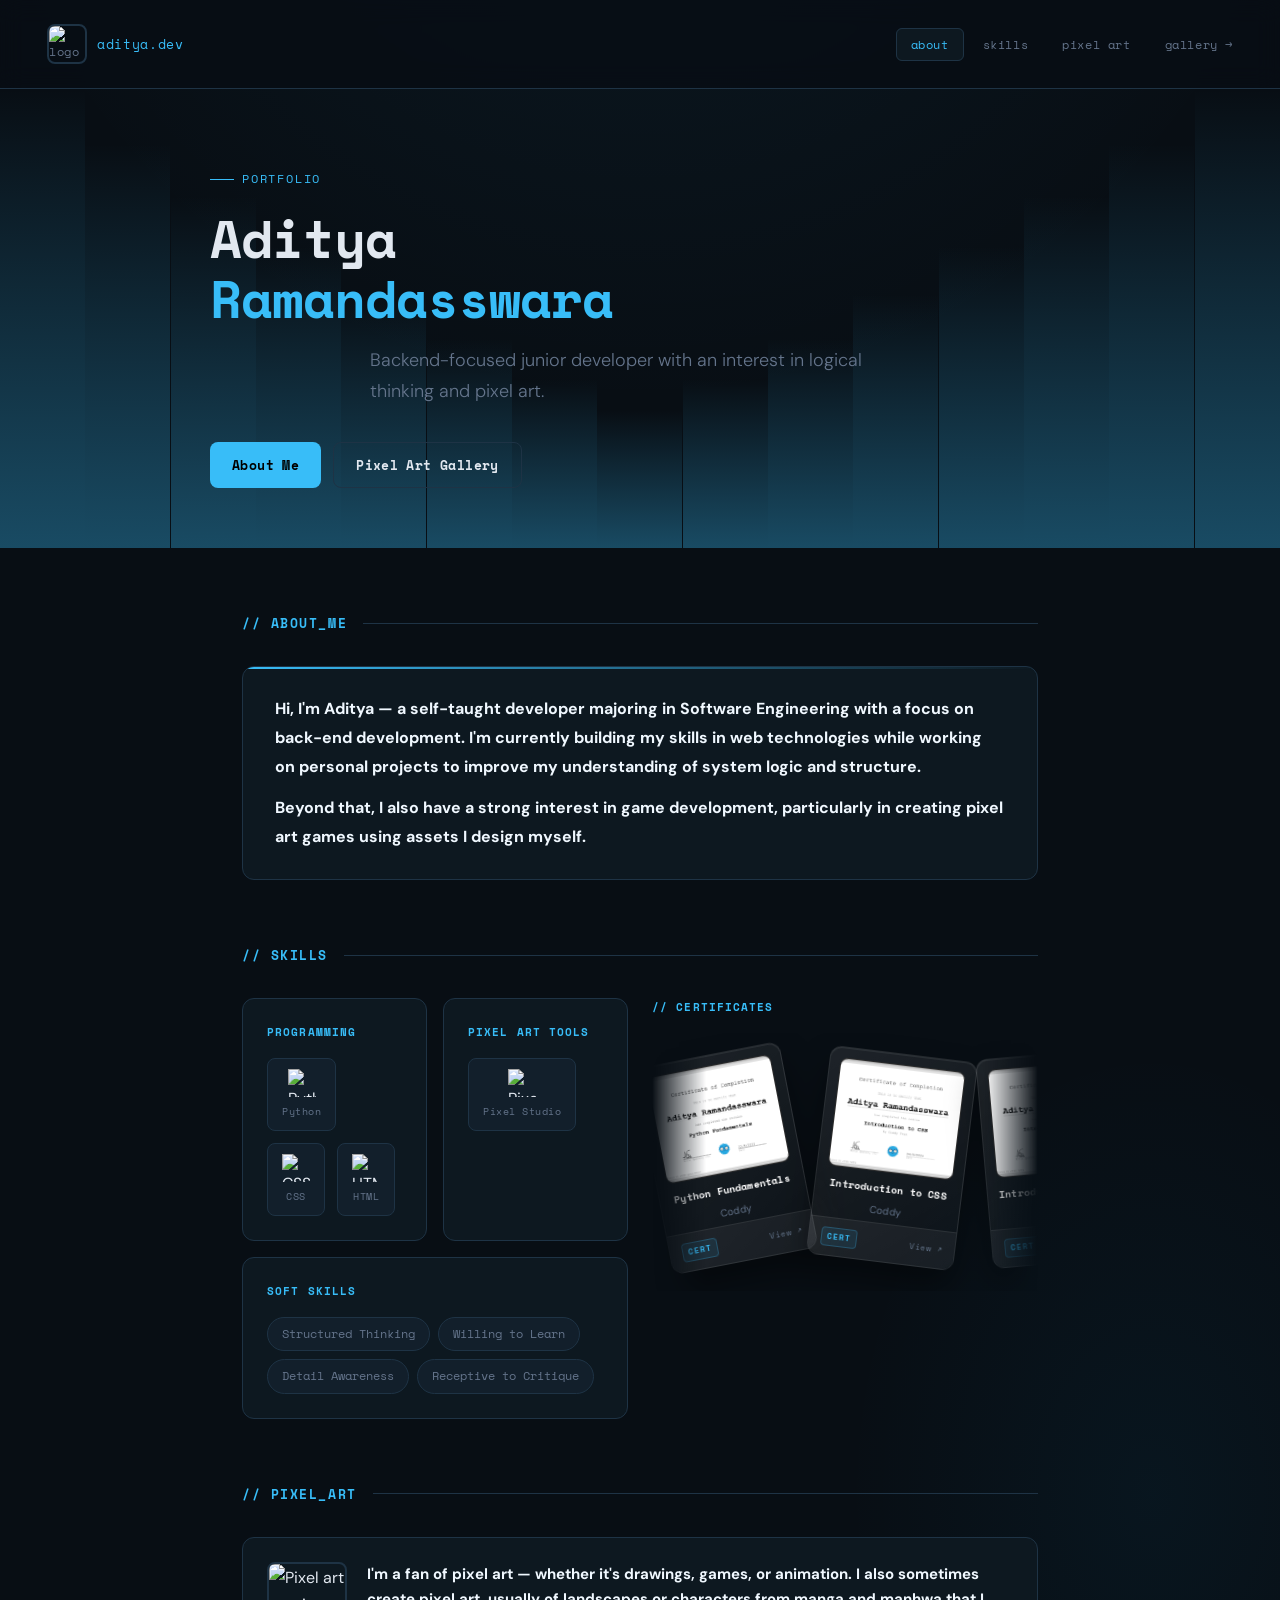
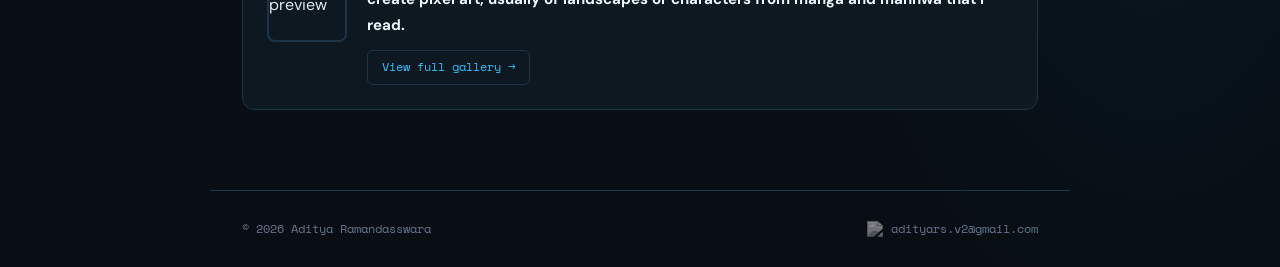
==== index.html @ ef827c0f "Add files via upload" ====
<!DOCTYPE html>
<html lang="id">
<head>
  <meta charset="UTF-8">
  <meta name="viewport" content="width=device-width, initial-scale=1.0">
  <title>Aditya Ramandasswara — Portfolio</title>
  <link rel="stylesheet" href="style.css">
  <link rel="icon" href="#" type="image/x-icon">
</head>
<body>

  <!-- NAVBAR -->
  <nav class="navbar">
    <a class="navbar-logo" href="#">
      <img src="gambar/llyod IS WATER.gif" alt="Logo pixel art">
      <span>Aditya.dev</span>
    </a>
    <ul>
      <li><a href="#about" class="active">about</a></li>
      <li><a href="#skills">skills</a></li>
      <li><a href="#pixel">pixel art</a></li>
      <li><a href="Pixel_art.html" target="_blank">gallery →</a></li>
    </ul>
  </nav>

  <!-- HERO -->
  <section class="hero">
    <!-- GRADIENT BARS BACKGROUND -->
    <div class="gradient-bars" aria-hidden="true" id="gradientBars"></div>

    <p class="hero-label">portfolio</p>
    <h1>Aditya<br><span>Ramandasswara</span></h1>
    <p class="tagline">Backend-focused junior developer with an interest in logical thinking and pixel art.</p>
    <div class="hero-cta">
      <a href="#about" class="btn btn-primary">About Me</a>
      <a href="Pixel_art.html" target="_blank" class="btn btn-outline">Pixel Art Gallery</a>
    </div>
  </section>

  <!-- MAIN CONTENT -->
  <main>

    <!-- ABOUT -->
    <div id="about" class="section-header">
      <h2>// about_me</h2>
    </div>
    <div class="about-card">
      <p><b style="color: aliceblue;">Hi, I'm Aditya — a self-taught developer majoring in Software Engineering with a focus on back-end development. I'm currently building my skills in web technologies while working on personal projects to improve my understanding of system logic and structure.</b></p>
      <p><b style="color: aliceblue;">Beyond that, I also have a strong interest in game development, particularly in creating pixel art games using assets I design myself.</b></p>
    </div>

    <!-- SKILLS -->
    <div id="skills" class="section-header">
      <h2>// skills</h2>
    </div>

    <div class="skills-cert-layout">

      <!-- LEFT: skills -->
      <div class="skills-grid">

        <div class="skill-card">
          <h3>Programming</h3>
          <div class="skill-icons">
            <div class="skill-icon">
              <img src="gambar/Python-logo.png" alt="Python">
              <span>Python</span>
            </div>
            <div class="skill-icon">
              <img src="gambar/css-3.png" alt="CSS">
              <span>CSS</span>
            </div>
            <div class="skill-icon">
              <img src="gambar/html.png" alt="HTML">
              <span>HTML</span>
            </div>
          </div>
        </div>

        <div class="skill-card">
          <h3>Pixel Art Tools</h3>
          <div class="skill-icons">
            <div class="skill-icon">
              <img src="gambar/pixel_studio.png" alt="Pixel Studio">
              <span>Pixel Studio</span>
            </div>
          </div>
        </div>

        <div class="skill-card" style="grid-column: span 2;">
          <h3>Soft Skills</h3>
          <div class="softskill-list">
            <span class="softskill-tag">Structured Thinking</span>
            <span class="softskill-tag">Willing to Learn</span>
            <span class="softskill-tag">Detail Awareness</span>
            <span class="softskill-tag">Receptive to Critique</span>
          </div>
        </div>

      </div><!-- end skills-grid -->

      <!-- RIGHT: certificates carousel -->
      <div class="cert-panel">
        <p class="cert-panel-label">// certificates</p>

        <div class="cert-track-wrap">
          <div class="cert-track" id="certTrack">

            <!--
            ╔══════════════════════════════════════════════════════╗
            ║  TEMPLATE TAMBAH SERTIFIKAT BARU                     ║
            ║  Copy blok di bawah ini, paste sebelum komentar      ║
            ║  "DUPLIKAT", lalu copy juga ke bagian DUPLIKAT.      ║
            ║                                                       ║
            ║  Isi yang perlu diubah:                              ║
            ║  • data-img  → nama file JPG di folder Sertifikat/   ║
            ║  • data-title → judul sertifikat                     ║
            ║  • data-issuer → nama platform                       ║
            ║  • --cr      → sudut kemiringan kartu (-15 s/d 15)   ║
            ║  • class logo → coddy-logo / anthropic-logo /        ║
            ║                 generic-logo (biru netral)           ║
            ║                                                       ║
            ║  <div class="cert-card" style="--cr:Xdeg;"           ║
            ║       data-img="Sertifikat/NAMA_FILE.jpg"            ║
            ║       data-title="JUDUL SERTIFIKAT"                  ║
            ║       data-issuer="NAMA PLATFORM">                   ║
            ║    <div class="cert-thumb">                          ║
            ║      <img src="Sertifikat/NAMA_FILE.jpg" alt="">     ║
            ║    </div>                                            ║
            ║    <div class="cert-name">JUDUL SERTIFIKAT</div>     ║
            ║    <div class="cert-issuer">NAMA PLATFORM</div>      ║
            ║    <div class="cert-bottom-strip">                   ║
            ║      <span class="cert-badge-tag">CERT</span>        ║
            ║      <span class="cert-action">View ↗</span>         ║
            ║    </div>                                            ║
            ║  </div>                                              ║
            ╚══════════════════════════════════════════════════════╝
            -->

            <!-- ── KARTU ASLI ─────────────────────────────────── -->

            <div class="cert-card" style="--cr:-11deg;"
                 data-img="Sertifikat/Python_basic.jpg"
                 data-title="Python Fundamentals"
                 data-issuer="Coddy">
              <div class="cert-thumb">
                <img src="Sertifikat/Python_basic.jpg" alt="Python Fundamentals certificate">
              </div>
              <div class="cert-name">Python Fundamentals</div>
              <div class="cert-issuer">Coddy</div>
              <div class="cert-bottom-strip">
                <span class="cert-badge-tag">CERT</span>
                <span class="cert-action">View ↗</span>
              </div>
            </div>

            <div class="cert-card" style="--cr:7deg;"
                 data-img="Sertifikat/CSS_introduction.jpg"
                 data-title="Introduction to CSS"
                 data-issuer="Coddy">
              <div class="cert-thumb">
                <img src="Sertifikat/CSS_introduction.jpg" alt="Introduction to CSS certificate">
              </div>
              <div class="cert-name">Introduction to CSS</div>
              <div class="cert-issuer">Coddy</div>
              <div class="cert-bottom-strip">
                <span class="cert-badge-tag">CERT</span>
                <span class="cert-action">View ↗</span>
              </div>
            </div>

            <div class="cert-card" style="--cr:-5deg;"
                 data-img="Sertifikat/HTML_introduction.jpg"
                 data-title="Introduction to HTML"
                 data-issuer="Coddy">
              <div class="cert-thumb">
                <img src="Sertifikat/HTML_introduction.jpg" alt="Introduction to HTML certificate">
              </div>
              <div class="cert-name">Introduction to HTML</div>
              <div class="cert-issuer">Coddy</div>
              <div class="cert-bottom-strip">
                <span class="cert-badge-tag">CERT</span>
                <span class="cert-action">View ↗</span>
              </div>
            </div>

            <div class="cert-card" style="--cr:13deg;"
                 data-img="Sertifikat/claude_101.jpg"
                 data-title="Claude 101"
                 data-issuer="Anthropic">
              <div class="cert-thumb">
                <img src="Sertifikat/claude_101.jpg" alt="Claude 101 certificate">
              </div>
              <div class="cert-name">Claude 101</div>
              <div class="cert-issuer">Anthropic</div>
              <div class="cert-bottom-strip">
                <span class="cert-badge-tag">CERT</span>
                <span class="cert-action">View ↗</span>
              </div>
            </div>

            <!-- ── DUPLIKAT (untuk seamless loop — ikuti urutan di atas) ── -->

            <div class="cert-card" style="--cr:-11deg;" data-img="Sertifikat/Python_basic.jpg" data-title="Python Fundamentals" data-issuer="Coddy" aria-hidden="true">
              <div class="cert-thumb"><img src="Sertifikat/Python_basic.jpg" alt=""></div>
              <div class="cert-name">Python Fundamentals</div><div class="cert-issuer">Coddy</div>
              <div class="cert-bottom-strip"><span class="cert-badge-tag">CERT</span><span class="cert-action">View ↗</span></div>
            </div>
            <div class="cert-card" style="--cr:7deg;" data-img="Sertifikat/CSS_introduction.jpg" data-title="Introduction to CSS" data-issuer="Coddy" aria-hidden="true">
              <div class="cert-thumb"><img src="Sertifikat/CSS_introduction.jpg" alt=""></div>
              <div class="cert-name">Introduction to CSS</div><div class="cert-issuer">Coddy</div>
              <div class="cert-bottom-strip"><span class="cert-badge-tag">CERT</span><span class="cert-action">View ↗</span></div>
            </div>
            <div class="cert-card" style="--cr:-5deg;" data-img="Sertifikat/HTML_introduction.jpg" data-title="Introduction to HTML" data-issuer="Coddy" aria-hidden="true">
              <div class="cert-thumb"><img src="Sertifikat/HTML_introduction.jpg" alt=""></div>
              <div class="cert-name">Introduction to HTML</div><div class="cert-issuer">Coddy</div>
              <div class="cert-bottom-strip"><span class="cert-badge-tag">CERT</span><span class="cert-action">View ↗</span></div>
            </div>
            <div class="cert-card" style="--cr:13deg;" data-img="Sertifikat/claude_101.jpg" data-title="Claude 101" data-issuer="Anthropic" aria-hidden="true">
              <div class="cert-thumb"><img src="Sertifikat/claude_101.jpg" alt=""></div>
              <div class="cert-name">Claude 101</div><div class="cert-issuer">Anthropic</div>
              <div class="cert-bottom-strip"><span class="cert-badge-tag">CERT</span><span class="cert-action">View ↗</span></div>
            </div>

          </div><!-- end cert-track -->
        </div><!-- end cert-track-wrap -->

      </div><!-- end cert-panel -->

    </div><!-- end skills-cert-layout -->

    <!-- PIXEL ART -->
    <div id="pixel" class="section-header">
      <h2>// pixel_art</h2>
    </div>
    <div class="pixel-section-card">
      <img src="gambar/llyod IS WATER.gif" alt="Pixel art preview">
      <div>
        <p><b style="color: aliceblue;">I'm a fan of pixel art — whether it's drawings, games, or animation. I also sometimes create pixel art, usually of landscapes or characters from manga and manhwa that I read.</b></p>
        <a href="Pixel_art.html" target="_blank">View full gallery →</a>
      </div>
    </div>

  </main>

  <!-- FOOTER -->
  <footer>
    <p>© 2026 Aditya Ramandasswara</p>
    <div class="footer-contact">
      <img src="gambar/gmail.png" alt="gmail">
      adityars.v2@gmail.com
    </div>
  </footer>

  <!-- ══════════════════════════════════════════
       CERTIFICATE IMAGE MODAL
       ══════════════════════════════════════════ -->
  <div id="certModal" class="cert-modal" role="dialog" aria-modal="true" aria-label="Certificate preview">
    <div class="cert-modal-backdrop" id="certModalBackdrop"></div>
    <div class="cert-modal-box">

      <div class="cert-modal-header">
        <div class="cert-modal-meta">
          <span class="cert-modal-issuer" id="certModalIssuer"></span>
          <span class="cert-modal-title"  id="certModalTitle"></span>
        </div>
        <div class="cert-modal-actions">
          <a id="certModalDownload" href="#" download class="btn btn-outline cert-modal-open-btn">
            Download ↓
          </a>
          <button class="cert-modal-close" id="certModalClose" aria-label="Close">✕</button>
        </div>
      </div>

      <div class="cert-modal-body">
        <img id="certModalImg" src="" alt="Certificate" />
      </div>

    </div>
  </div>

  <script>
    /* ── SMOOTH SCROLL ── */
    document.querySelectorAll('a[href^="#"]').forEach(link => {
      link.addEventListener('click', e => {
        const target = document.querySelector(link.getAttribute('href'));
        if (target) {
          e.preventDefault();
          target.scrollIntoView({ behavior: 'smooth', block: 'start' });
        }
      });
    });

    /* ── GRADIENT BARS ── */
    (function() {
      const NUM_BARS = 15;
      const container = document.getElementById('gradientBars');
      function calcHeight(index, total) {
        const pos = index / (total - 1);
        const dist = Math.abs(pos - 0.5);
        return 30 + 70 * Math.pow(dist * 2, 1.2);
      }
      for (let i = 0; i < NUM_BARS; i++) {
        const bar = document.createElement('div');
        const h = calcHeight(i, NUM_BARS);
        bar.className = 'g-bar';
        bar.style.cssText = `
          flex: 1; height: 100%;
          background: linear-gradient(to top, rgba(56,189,248,0.35), transparent);
          transform: scaleY(${h / 100}); transform-origin: bottom;
          animation: pulseBar 2s ease-in-out ${i * 0.1}s infinite alternate;
          --initial-scale: ${h / 100}; outline: 1px solid transparent;
        `;
        container.appendChild(bar);
      }
    })();

    /* ── CERT IMAGE MODAL ── */
    (function() {
      var modal    = document.getElementById('certModal');
      var backdrop = document.getElementById('certModalBackdrop');
      var imgEl    = document.getElementById('certModalImg');
      var closeBtn = document.getElementById('certModalClose');
      var dlBtn    = document.getElementById('certModalDownload');
      var titleEl  = document.getElementById('certModalTitle');
      var issuerEl = document.getElementById('certModalIssuer');

      function openModal(imgPath, title, issuer) {
        titleEl.textContent  = title;
        issuerEl.textContent = issuer;
        imgEl.src            = imgPath;
        imgEl.alt            = title;
        dlBtn.href           = imgPath;
        dlBtn.download       = title + '.jpg';
        modal.classList.add('open');
        document.body.style.overflow = 'hidden';
      }

      function closeModal() {
        modal.classList.remove('open');
        document.body.style.overflow = '';
        setTimeout(function() { imgEl.src = ''; }, 300);
      }

      document.querySelectorAll('.cert-card[data-img]').forEach(function(card) {
        card.addEventListener('click', function() {
          openModal(
            card.getAttribute('data-img'),
            card.getAttribute('data-title')  || 'Certificate',
            card.getAttribute('data-issuer') || ''
          );
        });
      });

      closeBtn.addEventListener('click', closeModal);
      backdrop.addEventListener('click', closeModal);
      document.addEventListener('keydown', function(e) {
        if (e.key === 'Escape') closeModal();
      });
    })();
  </script>
</body>
</html>
---- style.css ----
@import url('https://fonts.googleapis.com/css2?family=Space+Mono:wght@400;700&family=DM+Sans:wght@300;400;500;600&display=swap');

:root {
  --bg: #080e14;
  --surface: #0d1820;
  --surface2: #121f2b;
  --border: #1e3345;
  --accent: #38BDF8;
  --accent2: #0ea5e9;
  --text: #e2e8f0;
  --muted: #64748b;
  --mono: 'Space Mono', monospace;
  --sans: 'DM Sans', sans-serif;
}

*, *::before, *::after { box-sizing: border-box; margin: 0; padding: 0; }

body {
  background-color: var(--bg);
  background-image:
    radial-gradient(ellipse 80% 60% at 50% -20%, rgba(56,189,248,0.08) 0%, transparent 70%),
    radial-gradient(ellipse 40% 40% at 90% 80%, rgba(14,165,233,0.05) 0%, transparent 60%);
  color: var(--text);
  font-family: var(--sans);
  font-size: 16px;
  line-height: 1.7;
  min-height: 100vh;
}

a { color: var(--accent); text-decoration: none; transition: color 0.2s; }
a:hover { color: #fff; }

/* ─── NAVBAR ─────────────────────────────────── */
.navbar {
  display: flex;
  justify-content: space-between;
  align-items: center;
  padding: 16px 32px;
  background: rgba(8,14,20,0.85);
  backdrop-filter: blur(12px);
  border-bottom: 1px solid var(--border);
  position: sticky;
  top: 0;
  z-index: 100;
}

.navbar-logo {
  display: flex;
  align-items: center;
  gap: 10px;
  text-decoration: none;
}

.navbar-logo img {
  width: 40px;
  height: 40px;
  border-radius: 8px;
  image-rendering: pixelated;
  border: 2px solid var(--border);
  transition: border-color 0.2s;
}
.navbar-logo:hover img { border-color: var(--accent); }

.navbar-logo span {
  font-family: var(--mono);
  font-size: 13px;
  color: var(--accent);
  letter-spacing: 0.05em;
}

.navbar ul {
  display: flex;
  gap: 4px;
  list-style: none;
}

.navbar a {
  font-family: var(--mono);
  font-size: 12px;
  color: var(--muted);
  padding: 7px 14px;
  border-radius: 6px;
  border: 1px solid transparent;
  letter-spacing: 0.05em;
  text-transform: lowercase;
  transition: all 0.2s;
}

.navbar a:hover,
.navbar a.active {
  color: var(--accent);
  border-color: var(--border);
  background: var(--surface);
}

/* ─── GRADIENT BARS ──────────────────────────── */
@keyframes pulseBar {
  0%   { transform: scaleY(var(--initial-scale)); }
  100% { transform: scaleY(calc(var(--initial-scale) * 0.6)); }
}

.gradient-bars {
  position: absolute;
  inset: 0;
  z-index: 0;
  display: flex;
  overflow: hidden;
  pointer-events: none;
}

/* ─── HERO ───────────────────────────────────── */
.hero {
  position: relative;
  padding: 80px 32px 60px;
  max-width: 100%;
  overflow: hidden;
}

.hero > *:not(.gradient-bars) {
  position: relative;
  z-index: 1;
  max-width: 860px;
  margin-left: auto;
  margin-right: auto;
}

.hero-label {
  font-family: var(--mono);
  font-size: 12px;
  color: var(--accent);
  letter-spacing: 0.15em;
  text-transform: uppercase;
  margin-bottom: 20px;
  display: flex;
  align-items: center;
  gap: 8px;
}

.hero-label::before {
  content: '';
  display: inline-block;
  width: 24px;
  height: 1px;
  background: var(--accent);
}

.hero h1 {
  font-family: var(--mono);
  font-size: clamp(28px, 5vw, 52px);
  font-weight: 700;
  line-height: 1.15;
  letter-spacing: -0.02em;
  margin-bottom: 16px;
}

.hero h1 span {
  color: var(--accent);
}

.hero .tagline {
  font-size: 18px;
  color: var(--muted);
  font-weight: 300;
  max-width: 540px;
  margin-bottom: 36px;
}

.hero-cta {
  display: flex;
  gap: 12px;
  flex-wrap: wrap;
}

.btn {
  display: inline-flex;
  align-items: center;
  gap: 8px;
  padding: 11px 22px;
  border-radius: 8px;
  font-family: var(--mono);
  font-size: 13px;
  font-weight: 700;
  letter-spacing: 0.03em;
  transition: all 0.2s;
  cursor: pointer;
  border: none;
  text-decoration: none;
}

.btn-primary {
  background: var(--accent);
  color: #000;
}
.btn-primary:hover { background: #fff; color: #000; }

.btn-outline {
  background: transparent;
  color: var(--text);
  border: 1px solid var(--border);
}
.btn-outline:hover { border-color: var(--accent); color: var(--accent); }

/* ─── MAIN LAYOUT ────────────────────────────── */
main {
  max-width: 860px;
  margin: 0 auto;
  padding: 0 32px 80px;
}

/* ─── SECTION HEADER ─────────────────────────── */
.section-header {
  display: flex;
  align-items: center;
  gap: 16px;
  margin-bottom: 32px;
  margin-top: 64px;
}

.section-header h2 {
  font-family: var(--mono);
  font-size: 13px;
  font-weight: 700;
  color: var(--accent);
  letter-spacing: 0.12em;
  text-transform: uppercase;
}

.section-header::after {
  content: '';
  flex: 1;
  height: 1px;
  background: var(--border);
}

/* ─── ABOUT ──────────────────────────────────── */
.about-card {
  background: var(--surface);
  border: 1px solid var(--border);
  border-radius: 12px;
  padding: 28px 32px;
  position: relative;
  overflow: hidden;
}

.about-card::before {
  content: '';
  position: absolute;
  top: 0; left: 0; right: 0;
  height: 2px;
  background: linear-gradient(90deg, var(--accent), transparent);
}

.about-card p {
  color: var(--muted);
  line-height: 1.8;
}

.about-card p + p { margin-top: 12px; }

/* ─── SKILLS ─────────────────────────────────── */
.skills-grid {
  display: grid;
  grid-template-columns: 1fr 1fr;
  gap: 16px;
}

.skill-card {
  background: var(--surface);
  border: 1px solid var(--border);
  border-radius: 12px;
  padding: 24px;
  transition: border-color 0.2s, transform 0.2s;
}

.skill-card:hover {
  border-color: var(--accent);
  transform: translateY(-2px);
}

.skill-card h3 {
  font-family: var(--mono);
  font-size: 11px;
  font-weight: 700;
  color: var(--accent);
  letter-spacing: 0.1em;
  text-transform: uppercase;
  margin-bottom: 16px;
}

.skill-icons {
  display: flex;
  gap: 12px;
  flex-wrap: wrap;
  align-items: center;
}

.skill-icon {
  display: flex;
  flex-direction: column;
  align-items: center;
  gap: 6px;
  padding: 10px 14px;
  background: var(--surface2);
  border: 1px solid var(--border);
  border-radius: 8px;
  transition: all 0.2s;
}

.skill-icon:hover {
  border-color: var(--accent);
  background: rgba(56,189,248,0.05);
}

.skill-icon img {
  width: 28px;
  height: 28px;
  object-fit: contain;
}

.skill-icon span {
  font-family: var(--mono);
  font-size: 10px;
  color: var(--muted);
  letter-spacing: 0.05em;
}

/* Soft Skills */
.softskill-list {
  display: flex;
  flex-wrap: wrap;
  gap: 8px;
}

.softskill-tag {
  padding: 6px 14px;
  background: var(--surface2);
  border: 1px solid var(--border);
  border-radius: 20px;
  font-family: var(--mono);
  font-size: 12px;
  color: var(--muted);
  transition: all 0.2s;
}

.softskill-tag:hover {
  border-color: var(--accent);
  color: var(--accent);
}

/* ─── PIXEL ART SECTION ──────────────────────── */
.pixel-section-card {
  background: var(--surface);
  border: 1px solid var(--border);
  border-radius: 12px;
  padding: 24px;
  display: flex;
  align-items: flex-start;
  gap: 20px;
  transition: border-color 0.2s;
}

.pixel-section-card:hover { border-color: var(--accent); }

.pixel-section-card img {
  width: 80px;
  height: 80px;
  border-radius: 8px;
  object-fit: cover;
  image-rendering: pixelated;
  border: 2px solid var(--border);
  flex-shrink: 0;
}

.pixel-section-card p {
  color: var(--muted);
  font-size: 15px;
  line-height: 1.7;
}

.pixel-section-card a {
  display: inline-flex;
  align-items: center;
  gap: 6px;
  margin-top: 12px;
  font-family: var(--mono);
  font-size: 12px;
  color: var(--accent);
  padding: 6px 14px;
  border: 1px solid var(--border);
  border-radius: 6px;
  transition: all 0.2s;
}

.pixel-section-card a:hover {
  border-color: var(--accent);
  background: rgba(56,189,248,0.06);
}

/* ─── FOOTER ─────────────────────────────────── */
footer {
  border-top: 1px solid var(--border);
  padding: 28px 32px;
  display: flex;
  justify-content: space-between;
  align-items: center;
  max-width: 860px;
  margin: 0 auto;
  flex-wrap: wrap;
  gap: 12px;
}

footer p {
  font-family: var(--mono);
  font-size: 12px;
  color: var(--muted);
}

.footer-contact {
  display: flex;
  align-items: center;
  gap: 8px;
  font-family: var(--mono);
  font-size: 12px;
  color: var(--muted);
}

.footer-contact img {
  width: 16px;
  height: 16px;
  filter: grayscale(1) opacity(0.5);
}

/* ════════════════════════════════════════════════
   SKILLS + CERT 2-COLUMN LAYOUT
   ════════════════════════════════════════════════ */
.skills-cert-layout {
  display: grid;
  grid-template-columns: 1fr 1fr;
  gap: 24px;
  align-items: start;
}

.skills-cert-layout .skills-grid {
  grid-template-columns: 1fr 1fr;
}

/* ════════════════════════════════════════════════
   CERT PANEL
   ════════════════════════════════════════════════ */
.cert-panel {
  display: flex;
  flex-direction: column;
  gap: 12px;
  min-width: 0; /* prevent overflow in grid */
}

.cert-panel-label {
  font-family: var(--mono);
  font-size: 11px;
  font-weight: 700;
  color: var(--accent);
  letter-spacing: 0.1em;
  text-transform: uppercase;
  margin-bottom: 4px;
}

/* ── track wrapper: clips overflow + edge fade ── */
.cert-track-wrap {
  position: relative;
  overflow: hidden;
  padding: 20px 0 28px;
  -webkit-mask-image: linear-gradient(
    to right,
    transparent 0%,
    #000 14%,
    #000 86%,
    transparent 100%
  );
  mask-image: linear-gradient(
    to right,
    transparent 0%,
    #000 14%,
    #000 86%,
    transparent 100%
  );
}

/* ── scrolling row ── */
@keyframes certScroll {
  from { transform: translateX(0); }
  to   { transform: translateX(-50%); }
}

.cert-track {
  display: flex;
  gap: 18px;
  width: max-content;
  animation: certScroll 20s linear infinite;
}

.cert-track:hover {
  animation-play-state: paused;
}

/* ════════════════════════════════════════════════
   CERT CARD  (glass, clickable, opens PDF)
   ════════════════════════════════════════════════ */
.cert-card {
  /* size */
  width: 148px;
  height: 188px;
  flex-shrink: 0;
  border-radius: 12px;

  /* glass surface */
  background: linear-gradient(
    145deg,
    rgba(255,255,255,0.09) 0%,
    rgba(255,255,255,0.02) 100%
  );
  border: 1px solid rgba(255,255,255,0.09);
  box-shadow:
    0 18px 32px rgba(0,0,0,0.4),
    inset 0 1px 0 rgba(255,255,255,0.07);
  backdrop-filter: blur(14px);

  /* layout */
  display: flex;
  flex-direction: column;
  align-items: center;
  justify-content: center;
  gap: 9px;
  padding: 16px 12px 44px;
  position: relative;
  text-decoration: none;
  cursor: pointer;

  /* fan rotation from CSS var */
  transform: rotate(var(--cr, 0deg));
  transition: transform 0.4s ease, box-shadow 0.3s ease, border-color 0.3s ease;
}

/* whole track hover → straighten all cards */
.cert-track:hover .cert-card {
  transform: rotate(0deg);
}

/* individual card hover → lift + accent glow */
.cert-card:hover {
  transform: rotate(0deg) translateY(-7px) !important;
  border-color: rgba(56,189,248,0.45);
  box-shadow:
    0 28px 48px rgba(0,0,0,0.55),
    0 0 0 1px rgba(56,189,248,0.3),
    inset 0 1px 0 rgba(255,255,255,0.1);
}

/* ── logo circle ── */
.cert-logo-wrap {
  width: 46px; height: 46px;
  border-radius: 50%;
  display: flex; align-items: center; justify-content: center;
  flex-shrink: 0;
}

.cert-logo-wrap svg {
  width: 22px; height: 22px;
}

.coddy-logo {
  background: linear-gradient(135deg, #7c3aed, #4f46e5);
  color: #fff;
  box-shadow: 0 4px 14px rgba(124,58,237,0.5);
}

.anthropic-logo {
  background: linear-gradient(135deg, #cc4e1a, #e05c28);
  color: #fff;
  box-shadow: 0 4px 14px rgba(204,78,26,0.5);
}

/* ── text ── */
.cert-name {
  font-family: var(--mono);
  font-size: 9.5px;
  font-weight: 700;
  color: #fff;
  text-align: center;
  line-height: 1.45;
  letter-spacing: 0.02em;
}

.cert-issuer {
  font-family: var(--sans);
  font-size: 10px;
  color: var(--muted);
  letter-spacing: 0.04em;
}

/* ── bottom strip (like uiverse example) ── */
.cert-bottom-strip {
  position: absolute;
  bottom: 0; left: 0; right: 0;
  height: 38px;
  background: rgba(255,255,255,0.05);
  border-top: 1px solid rgba(255,255,255,0.07);
  border-radius: 0 0 12px 12px;
  display: flex;
  align-items: center;
  justify-content: space-between;
  padding: 0 12px;
}

.cert-pdf-icon {
  font-family: var(--mono);
  font-size: 8px;
  font-weight: 700;
  color: var(--accent);
  letter-spacing: 0.1em;
  background: rgba(56,189,248,0.1);
  border: 1px solid rgba(56,189,248,0.25);
  border-radius: 4px;
  padding: 2px 5px;
}

.cert-action {
  font-family: var(--mono);
  font-size: 8px;
  color: var(--muted);
  letter-spacing: 0.06em;
  transition: color 0.2s;
}

.cert-card:hover .cert-action {
  color: #fff;
}

/* ════════════════════════════════════════════════
   RESPONSIVE
   ════════════════════════════════════════════════ */

/* tablet: narrow but still side-by-side */
@media (max-width: 900px) {
  .skills-cert-layout {
    grid-template-columns: 1fr;
  }
  /* cert on top, skills below */
  .cert-panel  { order: -1; }
  .skills-grid { order:  1; }

  .cert-panel-label { font-size: 11px; }

  .cert-card {
    width: 136px;
    height: 172px;
  }
}

/* ════════════════════════════════════════════════
   PDF PREVIEW MODAL
   ════════════════════════════════════════════════ */

/* cert-card now uses div, needs cursor pointer */
.cert-card {
  cursor: pointer;
}

/* ── overlay ── */
.cert-modal {
  display: none;
  position: fixed;
  inset: 0;
  z-index: 9999;
  align-items: center;
  justify-content: center;
  padding: 20px;
}

.cert-modal.open {
  display: flex;
}

/* backdrop */
.cert-modal-backdrop {
  position: absolute;
  inset: 0;
  background: rgba(0, 0, 0, 0.75);
  backdrop-filter: blur(6px);
  animation: fadeIn 0.2s ease;
}

@keyframes fadeIn {
  from { opacity: 0; }
  to   { opacity: 1; }
}

/* modal box */
.cert-modal-box {
  position: relative;
  z-index: 1;
  width: min(860px, 100%);
  max-height: 90vh;
  background: var(--surface);
  border: 1px solid var(--border);
  border-radius: 16px;
  display: flex;
  flex-direction: column;
  overflow: hidden;
  box-shadow: 0 32px 80px rgba(0,0,0,0.7);
  animation: slideUp 0.25s cubic-bezier(0.22,1,0.36,1);
}

@keyframes slideUp {
  from { opacity: 0; transform: translateY(24px) scale(0.97); }
  to   { opacity: 1; transform: translateY(0)   scale(1);    }
}

/* ── header ── */
.cert-modal-header {
  display: flex;
  align-items: center;
  justify-content: space-between;
  padding: 16px 20px;
  border-bottom: 1px solid var(--border);
  flex-shrink: 0;
  gap: 12px;
  flex-wrap: wrap;
}

.cert-modal-meta {
  display: flex;
  flex-direction: column;
  gap: 2px;
}

.cert-modal-issuer {
  font-family: var(--mono);
  font-size: 10px;
  font-weight: 700;
  color: var(--accent);
  letter-spacing: 0.12em;
  text-transform: uppercase;
}

.cert-modal-title {
  font-family: var(--mono);
  font-size: 14px;
  font-weight: 700;
  color: var(--text);
}

.cert-modal-actions {
  display: flex;
  align-items: center;
  gap: 10px;
  flex-shrink: 0;
}

.cert-modal-open-btn {
  font-size: 12px;
  padding: 7px 14px;
}

.cert-modal-close {
  width: 32px; height: 32px;
  border-radius: 8px;
  border: 1px solid var(--border);
  background: transparent;
  color: var(--muted);
  font-size: 14px;
  cursor: pointer;
  display: flex; align-items: center; justify-content: center;
  transition: all 0.2s;
}

.cert-modal-close:hover {
  background: var(--surface2);
  color: var(--text);
  border-color: var(--accent);
}

/* ── body (iframe area) ── */
.cert-modal-body {
  flex: 1;
  min-height: 0;
  position: relative;
  background: #1a1a1a;
}

.cert-modal-body iframe {
  width: 100%;
  height: 100%;
  min-height: 500px;
  border: none;
  display: block;
}

/* fallback when PDF can't load */
.cert-modal-fallback {
  display: none;
  flex-direction: column;
  align-items: center;
  justify-content: center;
  gap: 12px;
  padding: 48px 24px;
  min-height: 300px;
  color: var(--muted);
  text-align: center;
}

.cert-modal-fallback svg {
  color: var(--muted);
  opacity: 0.5;
}

.cert-modal-fallback p {
  font-family: var(--mono);
  font-size: 13px;
}

/* ── mobile modal ── */
@media (max-width: 600px) {
  .cert-modal {
    padding: 12px;
    align-items: flex-end;
  }

  .cert-modal-box {
    border-radius: 16px 16px 0 0;
    max-height: 85vh;
  }

  .cert-modal-body iframe {
    min-height: 380px;
  }

  .cert-modal-open-btn {
    display: none; /* too cluttered on mobile; user can use close+open-in-tab */
  }
}

/* ════════════════════════════════════════════════
   CERT CARD — IMAGE THUMBNAIL VERSION
   (menggantikan cert-logo-wrap + cert-pdf-icon)
   ════════════════════════════════════════════════ */

/* thumbnail area inside card */
.cert-thumb {
  width: 100%;
  flex: 1;
  min-height: 0;
  border-radius: 8px;
  overflow: hidden;
  border: 1px solid rgba(255,255,255,0.08);
  background: #1a1a1a;
  margin-bottom: 4px;
}

.cert-thumb img {
  width: 100%;
  height: 100%;
  object-fit: cover;
  object-position: top;
  display: block;
  transition: transform 0.35s ease;
  image-rendering: auto;
}

.cert-card:hover .cert-thumb img {
  transform: scale(1.04);
}

/* badge tag (replaces cert-pdf-icon) */
.cert-badge-tag {
  font-family: var(--mono);
  font-size: 8px;
  font-weight: 700;
  color: var(--accent);
  letter-spacing: 0.12em;
  background: rgba(56,189,248,0.1);
  border: 1px solid rgba(56,189,248,0.25);
  border-radius: 4px;
  padding: 2px 5px;
}

/* ════════════════════════════════════════════════
   CERT CARD — layout tweak for thumbnail
   ════════════════════════════════════════════════ */
.cert-card {
  /* taller to show thumbnail properly */
  height: 210px !important;
  padding: 10px 10px 42px !important;
  gap: 6px !important;
}

/* ════════════════════════════════════════════════
   CERT MODAL — image version
   ════════════════════════════════════════════════ */
.cert-modal-body {
  display: flex;
  align-items: center;
  justify-content: center;
  background: #111;
  overflow: auto;
  padding: 16px;
}

.cert-modal-body img {
  max-width: 100%;
  max-height: 72vh;
  object-fit: contain;
  border-radius: 4px;
  display: block;
  box-shadow: 0 8px 32px rgba(0,0,0,0.6);
}

/* remove old iframe styles that are no longer needed */
.cert-modal-body iframe { display: none !important; }
.cert-modal-fallback    { display: none !important; }
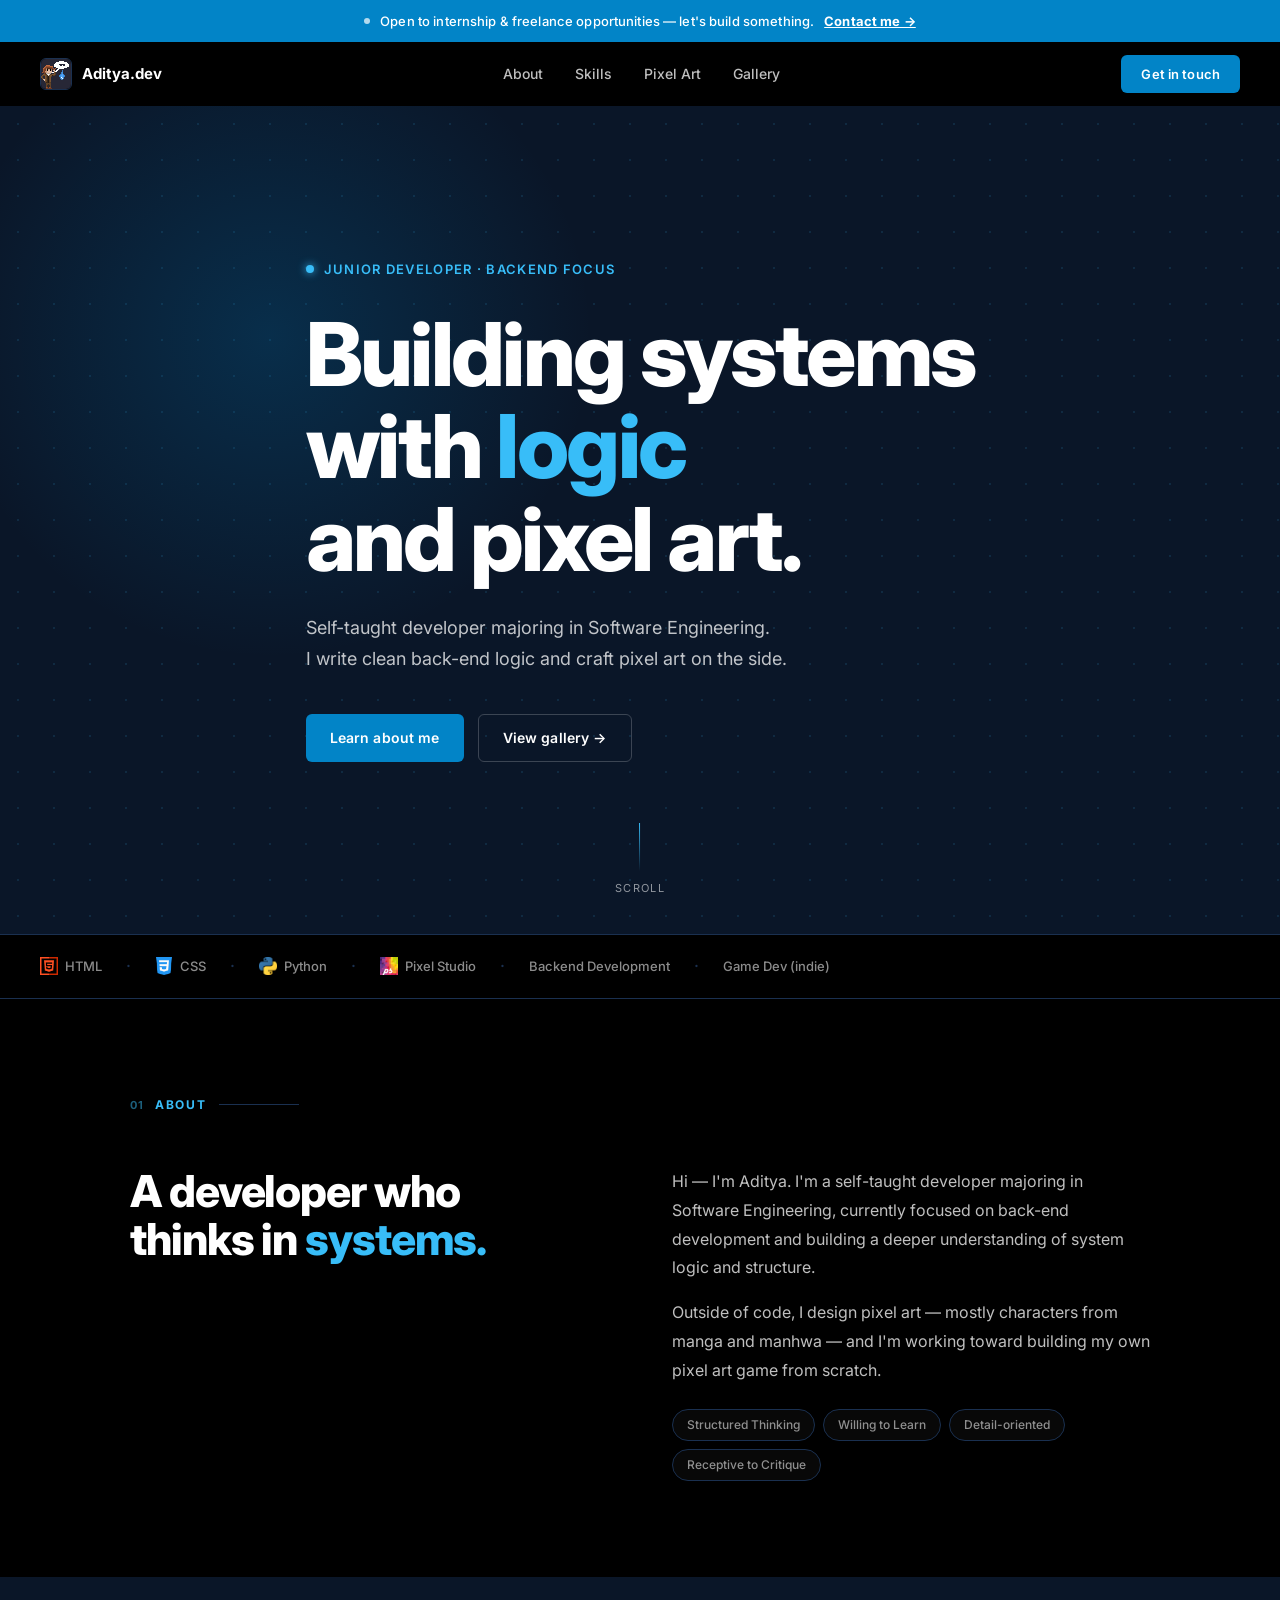
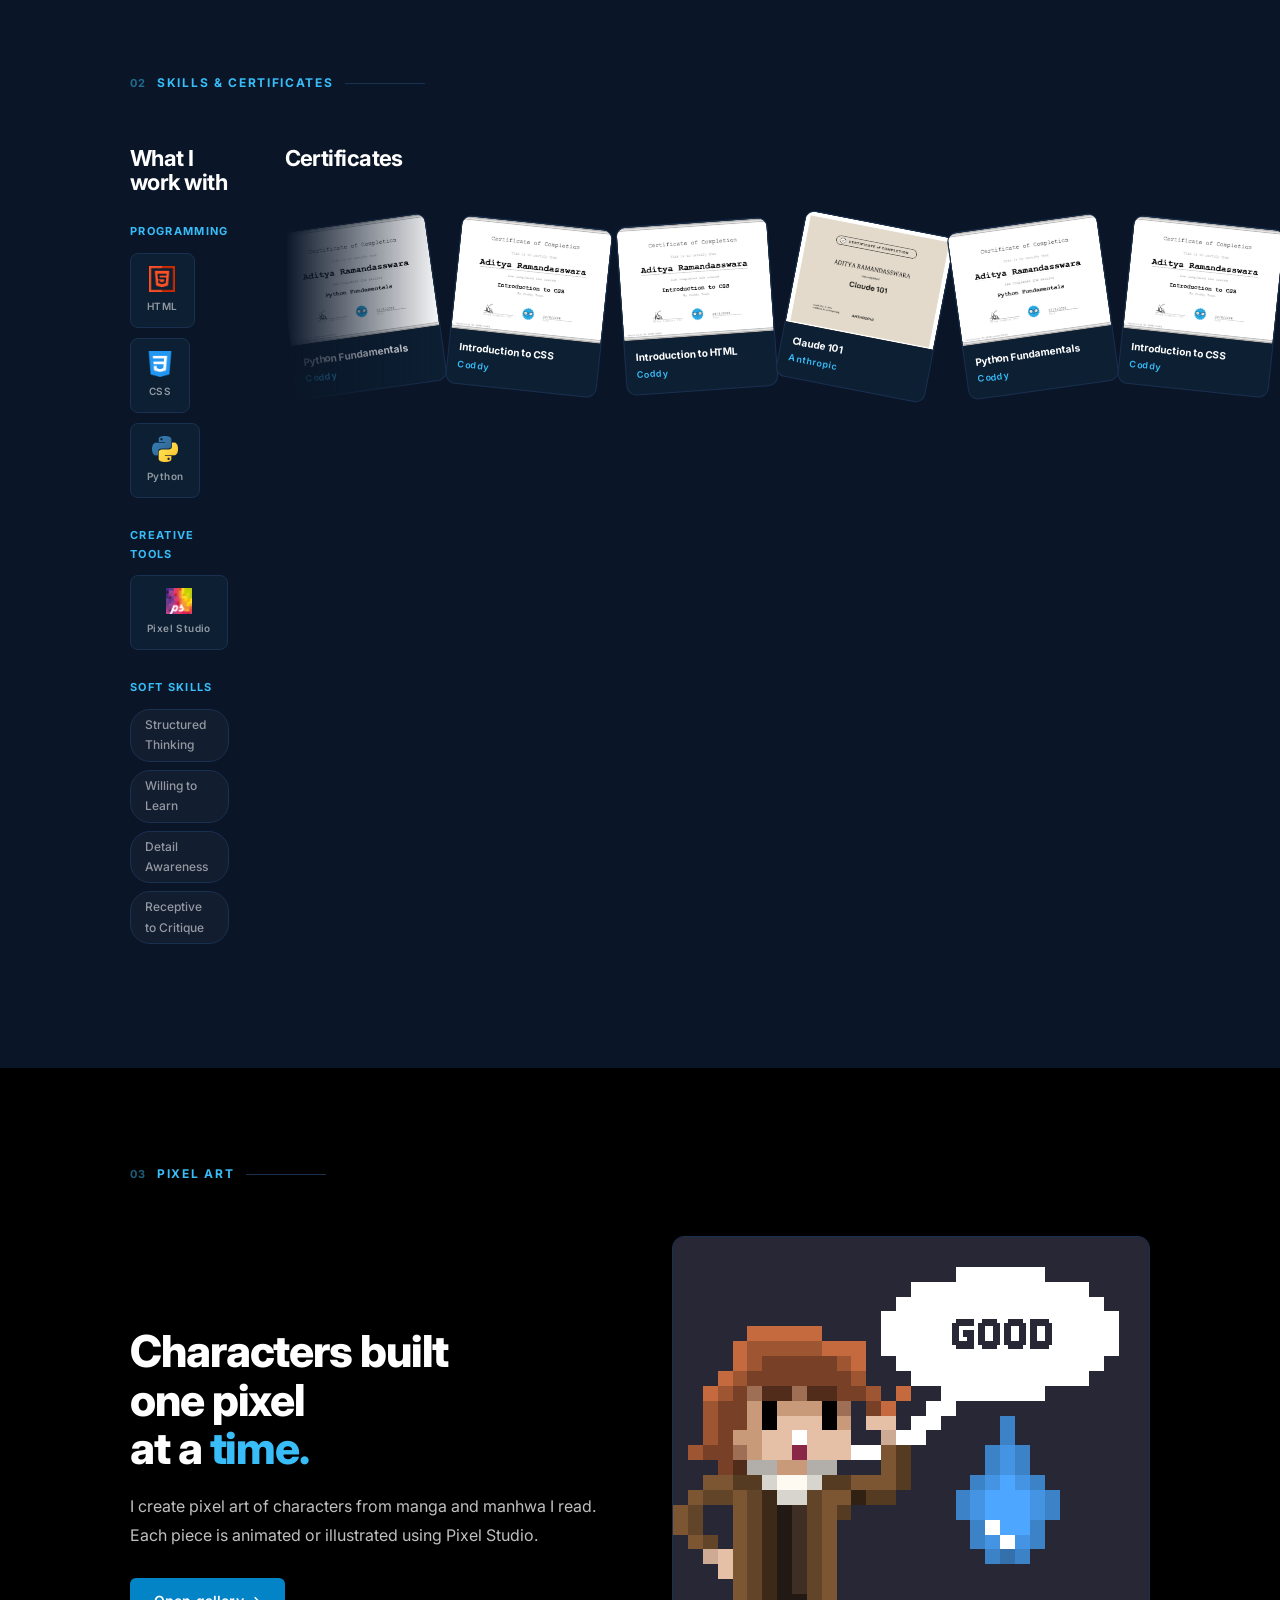
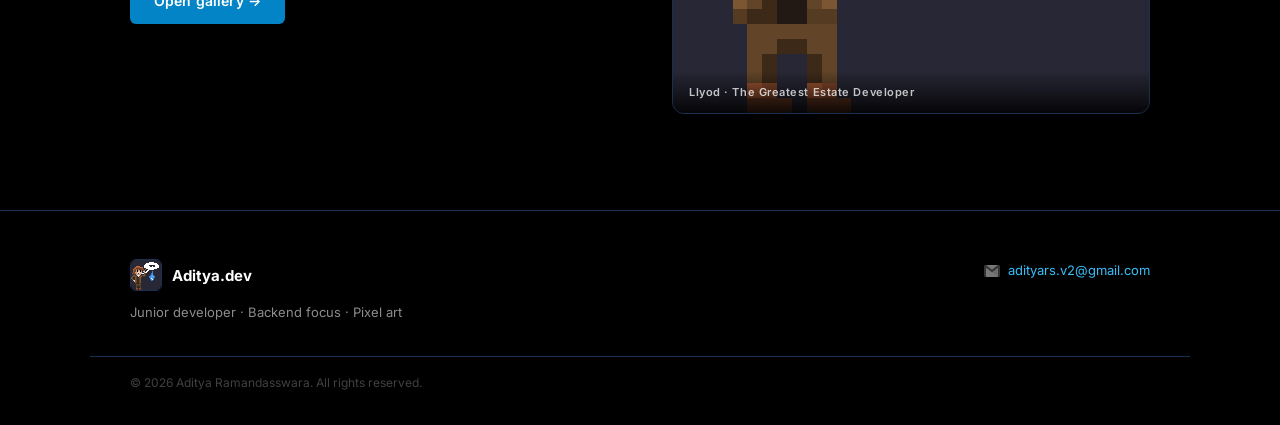
==== commit 1b9decbb: "Add files via upload" ====
--- a/index.html
+++ b/index.html
@@ -1,321 +1,338 @@
 <!DOCTYPE html>
-<html lang="id">
+<html lang="en">
 <head>
   <meta charset="UTF-8">
   <meta name="viewport" content="width=device-width, initial-scale=1.0">
   <title>Aditya Ramandasswara — Portfolio</title>
+  <link rel="preconnect" href="https://fonts.googleapis.com">
+  <link href="https://fonts.googleapis.com/css2?family=Inter:wght@300;400;500;600;700;800&display=swap" rel="stylesheet">
   <link rel="stylesheet" href="style.css">
-  <link rel="icon" href="#" type="image/x-icon">
 </head>
 <body>
 
-  <!-- NAVBAR -->
-  <nav class="navbar">
+  <!-- ── ANNOUNCEMENT BANNER ── -->
+  <div class="pencil-banner">
+    <span class="pencil-dot"></span>
+    Open to internship & freelance opportunities — let's build something.
+    <a href="mailto:adityars.v2@gmail.com">Contact me →</a>
+  </div>
+
+  <!-- ── NAVBAR ── -->
+  <nav class="navbar" id="navbar">
     <a class="navbar-logo" href="#">
-      <img src="gambar/llyod IS WATER.gif" alt="Logo pixel art">
+      <img src="gambar/llyod IS WATER.gif" alt="Logo">
       <span>Aditya.dev</span>
     </a>
-    <ul>
-      <li><a href="#about" class="active">about</a></li>
-      <li><a href="#skills">skills</a></li>
-      <li><a href="#pixel">pixel art</a></li>
-      <li><a href="Pixel_art.html" target="_blank">gallery →</a></li>
+    <ul class="navbar-links">
+      <li><a href="#about">About</a></li>
+      <li><a href="#skills">Skills</a></li>
+      <li><a href="#pixel">Pixel Art</a></li>
+      <li><a href="Pixel_art.html" target="_blank">Gallery</a></li>
     </ul>
+    <a href="mailto:adityars.v2@gmail.com" class="btn btn-primary navbar-cta">Get in touch</a>
   </nav>
 
-  <!-- HERO -->
-  <section class="hero">
-    <!-- GRADIENT BARS BACKGROUND -->
-    <div class="gradient-bars" aria-hidden="true" id="gradientBars"></div>
-
-    <p class="hero-label">portfolio</p>
-    <h1>Aditya<br><span>Ramandasswara</span></h1>
-    <p class="tagline">Backend-focused junior developer with an interest in logical thinking and pixel art.</p>
-    <div class="hero-cta">
-      <a href="#about" class="btn btn-primary">About Me</a>
-      <a href="Pixel_art.html" target="_blank" class="btn btn-outline">Pixel Art Gallery</a>
+  <!-- ── HERO ── -->
+  <section class="hero" id="hero">
+    <div class="hero-bg-grid" aria-hidden="true"></div>
+    <div class="hero-glow" aria-hidden="true"></div>
+
+    <div class="hero-inner">
+      <p class="hero-eyebrow">
+        <span class="eyebrow-dot"></span>
+        Junior Developer · Backend Focus
+      </p>
+
+      <h1 class="hero-heading">
+        Building systems<br>
+        with <span class="glow-word">logic</span><br>
+        and pixel art.
+      </h1>
+
+      <p class="hero-sub">
+        Self-taught developer majoring in Software Engineering.<br>
+        I write clean back-end logic and craft pixel art on the side.
+      </p>
+
+      <div class="hero-actions">
+        <a href="#about" class="btn btn-primary">Learn about me</a>
+        <a href="Pixel_art.html" target="_blank" class="btn btn-ghost">View gallery →</a>
+      </div>
+    </div>
+
+    <!-- Scroll indicator -->
+    <div class="hero-scroll-hint" aria-hidden="true">
+      <div class="scroll-line"></div>
+      <span>scroll</span>
     </div>
   </section>
 
-  <!-- MAIN CONTENT -->
+  <!-- ── TECH STRIP ── -->
+  <div class="tech-strip">
+    <div class="tech-strip-inner">
+      <span class="tech-item"><img src="gambar/html.png" alt="HTML"> HTML</span>
+      <span class="tech-sep">·</span>
+      <span class="tech-item"><img src="gambar/css-3.png" alt="CSS"> CSS</span>
+      <span class="tech-sep">·</span>
+      <span class="tech-item"><img src="gambar/Python-logo.png" alt="Python"> Python</span>
+      <span class="tech-sep">·</span>
+      <span class="tech-item"><img src="gambar/pixel_studio.png" alt="Pixel Studio"> Pixel Studio</span>
+      <span class="tech-sep">·</span>
+      <span class="tech-item">Backend Development</span>
+      <span class="tech-sep">·</span>
+      <span class="tech-item">Game Dev (indie)</span>
+    </div>
+  </div>
+
+  <!-- ── MAIN ── -->
   <main>
 
     <!-- ABOUT -->
-    <div id="about" class="section-header">
-      <h2>// about_me</h2>
-    </div>
-    <div class="about-card">
-      <p><b style="color: aliceblue;">Hi, I'm Aditya — a self-taught developer majoring in Software Engineering with a focus on back-end development. I'm currently building my skills in web technologies while working on personal projects to improve my understanding of system logic and structure.</b></p>
-      <p><b style="color: aliceblue;">Beyond that, I also have a strong interest in game development, particularly in creating pixel art games using assets I design myself.</b></p>
-    </div>
-
-    <!-- SKILLS -->
-    <div id="skills" class="section-header">
-      <h2>// skills</h2>
-    </div>
-
-    <div class="skills-cert-layout">
-
-      <!-- LEFT: skills -->
-      <div class="skills-grid">
-
-        <div class="skill-card">
-          <h3>Programming</h3>
-          <div class="skill-icons">
-            <div class="skill-icon">
-              <img src="gambar/Python-logo.png" alt="Python">
-              <span>Python</span>
-            </div>
-            <div class="skill-icon">
-              <img src="gambar/css-3.png" alt="CSS">
-              <span>CSS</span>
-            </div>
-            <div class="skill-icon">
-              <img src="gambar/html.png" alt="HTML">
-              <span>HTML</span>
-            </div>
-          </div>
-        </div>
-
-        <div class="skill-card">
-          <h3>Pixel Art Tools</h3>
-          <div class="skill-icons">
-            <div class="skill-icon">
-              <img src="gambar/pixel_studio.png" alt="Pixel Studio">
-              <span>Pixel Studio</span>
-            </div>
-          </div>
-        </div>
-
-        <div class="skill-card" style="grid-column: span 2;">
-          <h3>Soft Skills</h3>
-          <div class="softskill-list">
-            <span class="softskill-tag">Structured Thinking</span>
-            <span class="softskill-tag">Willing to Learn</span>
-            <span class="softskill-tag">Detail Awareness</span>
-            <span class="softskill-tag">Receptive to Critique</span>
-          </div>
-        </div>
-
-      </div><!-- end skills-grid -->
-
-      <!-- RIGHT: certificates carousel -->
-      <div class="cert-panel">
-        <p class="cert-panel-label">// certificates</p>
-
-        <div class="cert-track-wrap">
-          <div class="cert-track" id="certTrack">
-
-            <!--
-            ╔══════════════════════════════════════════════════════╗
-            ║  TEMPLATE TAMBAH SERTIFIKAT BARU                     ║
-            ║  Copy blok di bawah ini, paste sebelum komentar      ║
-            ║  "DUPLIKAT", lalu copy juga ke bagian DUPLIKAT.      ║
-            ║                                                       ║
-            ║  Isi yang perlu diubah:                              ║
-            ║  • data-img  → nama file JPG di folder Sertifikat/   ║
-            ║  • data-title → judul sertifikat                     ║
-            ║  • data-issuer → nama platform                       ║
-            ║  • --cr      → sudut kemiringan kartu (-15 s/d 15)   ║
-            ║  • class logo → coddy-logo / anthropic-logo /        ║
-            ║                 generic-logo (biru netral)           ║
-            ║                                                       ║
-            ║  <div class="cert-card" style="--cr:Xdeg;"           ║
-            ║       data-img="Sertifikat/NAMA_FILE.jpg"            ║
-            ║       data-title="JUDUL SERTIFIKAT"                  ║
-            ║       data-issuer="NAMA PLATFORM">                   ║
-            ║    <div class="cert-thumb">                          ║
-            ║      <img src="Sertifikat/NAMA_FILE.jpg" alt="">     ║
-            ║    </div>                                            ║
-            ║    <div class="cert-name">JUDUL SERTIFIKAT</div>     ║
-            ║    <div class="cert-issuer">NAMA PLATFORM</div>      ║
-            ║    <div class="cert-bottom-strip">                   ║
-            ║      <span class="cert-badge-tag">CERT</span>        ║
-            ║      <span class="cert-action">View ↗</span>         ║
-            ║    </div>                                            ║
-            ║  </div>                                              ║
-            ╚══════════════════════════════════════════════════════╝
-            -->
-
-            <!-- ── KARTU ASLI ─────────────────────────────────── -->
-
-            <div class="cert-card" style="--cr:-11deg;"
-                 data-img="Sertifikat/Python_basic.jpg"
-                 data-title="Python Fundamentals"
-                 data-issuer="Coddy">
-              <div class="cert-thumb">
-                <img src="Sertifikat/Python_basic.jpg" alt="Python Fundamentals certificate">
-              </div>
-              <div class="cert-name">Python Fundamentals</div>
-              <div class="cert-issuer">Coddy</div>
-              <div class="cert-bottom-strip">
-                <span class="cert-badge-tag">CERT</span>
-                <span class="cert-action">View ↗</span>
-              </div>
-            </div>
-
-            <div class="cert-card" style="--cr:7deg;"
-                 data-img="Sertifikat/CSS_introduction.jpg"
-                 data-title="Introduction to CSS"
-                 data-issuer="Coddy">
-              <div class="cert-thumb">
-                <img src="Sertifikat/CSS_introduction.jpg" alt="Introduction to CSS certificate">
-              </div>
-              <div class="cert-name">Introduction to CSS</div>
-              <div class="cert-issuer">Coddy</div>
-              <div class="cert-bottom-strip">
-                <span class="cert-badge-tag">CERT</span>
-                <span class="cert-action">View ↗</span>
-              </div>
-            </div>
-
-            <div class="cert-card" style="--cr:-5deg;"
-                 data-img="Sertifikat/HTML_introduction.jpg"
-                 data-title="Introduction to HTML"
-                 data-issuer="Coddy">
-              <div class="cert-thumb">
-                <img src="Sertifikat/HTML_introduction.jpg" alt="Introduction to HTML certificate">
-              </div>
-              <div class="cert-name">Introduction to HTML</div>
-              <div class="cert-issuer">Coddy</div>
-              <div class="cert-bottom-strip">
-                <span class="cert-badge-tag">CERT</span>
-                <span class="cert-action">View ↗</span>
-              </div>
-            </div>
-
-            <div class="cert-card" style="--cr:13deg;"
-                 data-img="Sertifikat/claude_101.jpg"
-                 data-title="Claude 101"
-                 data-issuer="Anthropic">
-              <div class="cert-thumb">
-                <img src="Sertifikat/claude_101.jpg" alt="Claude 101 certificate">
-              </div>
-              <div class="cert-name">Claude 101</div>
-              <div class="cert-issuer">Anthropic</div>
-              <div class="cert-bottom-strip">
-                <span class="cert-badge-tag">CERT</span>
-                <span class="cert-action">View ↗</span>
-              </div>
-            </div>
-
-            <!-- ── DUPLIKAT (untuk seamless loop — ikuti urutan di atas) ── -->
-
-            <div class="cert-card" style="--cr:-11deg;" data-img="Sertifikat/Python_basic.jpg" data-title="Python Fundamentals" data-issuer="Coddy" aria-hidden="true">
-              <div class="cert-thumb"><img src="Sertifikat/Python_basic.jpg" alt=""></div>
-              <div class="cert-name">Python Fundamentals</div><div class="cert-issuer">Coddy</div>
-              <div class="cert-bottom-strip"><span class="cert-badge-tag">CERT</span><span class="cert-action">View ↗</span></div>
-            </div>
-            <div class="cert-card" style="--cr:7deg;" data-img="Sertifikat/CSS_introduction.jpg" data-title="Introduction to CSS" data-issuer="Coddy" aria-hidden="true">
-              <div class="cert-thumb"><img src="Sertifikat/CSS_introduction.jpg" alt=""></div>
-              <div class="cert-name">Introduction to CSS</div><div class="cert-issuer">Coddy</div>
-              <div class="cert-bottom-strip"><span class="cert-badge-tag">CERT</span><span class="cert-action">View ↗</span></div>
-            </div>
-            <div class="cert-card" style="--cr:-5deg;" data-img="Sertifikat/HTML_introduction.jpg" data-title="Introduction to HTML" data-issuer="Coddy" aria-hidden="true">
-              <div class="cert-thumb"><img src="Sertifikat/HTML_introduction.jpg" alt=""></div>
-              <div class="cert-name">Introduction to HTML</div><div class="cert-issuer">Coddy</div>
-              <div class="cert-bottom-strip"><span class="cert-badge-tag">CERT</span><span class="cert-action">View ↗</span></div>
-            </div>
-            <div class="cert-card" style="--cr:13deg;" data-img="Sertifikat/claude_101.jpg" data-title="Claude 101" data-issuer="Anthropic" aria-hidden="true">
-              <div class="cert-thumb"><img src="Sertifikat/claude_101.jpg" alt=""></div>
-              <div class="cert-name">Claude 101</div><div class="cert-issuer">Anthropic</div>
-              <div class="cert-bottom-strip"><span class="cert-badge-tag">CERT</span><span class="cert-action">View ↗</span></div>
-            </div>
-
-          </div><!-- end cert-track -->
-        </div><!-- end cert-track-wrap -->
-
-      </div><!-- end cert-panel -->
-
-    </div><!-- end skills-cert-layout -->
+    <section id="about" class="content-section">
+      <div class="section-inner">
+        <div class="section-eyebrow">
+          <span class="eyebrow-number">01</span>
+          <span>About</span>
+        </div>
+        <div class="about-layout">
+          <div class="about-heading-col">
+            <h2>A developer who<br>thinks in <span class="text-accent">systems.</span></h2>
+          </div>
+          <div class="about-body-col">
+            <p>Hi — I'm Aditya. I'm a self-taught developer majoring in Software Engineering, currently focused on back-end development and building a deeper understanding of system logic and structure.</p>
+            <p>Outside of code, I design pixel art — mostly characters from manga and manhwa — and I'm working toward building my own pixel art game from scratch.</p>
+            <div class="about-tags">
+              <span class="tag">Structured Thinking</span>
+              <span class="tag">Willing to Learn</span>
+              <span class="tag">Detail-oriented</span>
+              <span class="tag">Receptive to Critique</span>
+            </div>
+          </div>
+        </div>
+      </div>
+    </section>
+
+    <!-- SKILLS + CERTS -->
+    <section id="skills" class="content-section section-dark">
+      <div class="section-inner">
+        <div class="section-eyebrow">
+          <span class="eyebrow-number">02</span>
+          <span>Skills & Certificates</span>
+        </div>
+
+        <div class="skills-cert-layout">
+
+          <!-- Skills -->
+          <div class="skills-col">
+            <h2 class="col-heading">What I work with</h2>
+
+            <div class="skill-block">
+              <h3 class="skill-block-label">Programming</h3>
+              <div class="skill-icons">
+                <div class="skill-icon">
+                  <img src="gambar/html.png" alt="HTML">
+                  <span>HTML</span>
+                </div>
+                <div class="skill-icon">
+                  <img src="gambar/css-3.png" alt="CSS">
+                  <span>CSS</span>
+                </div>
+                <div class="skill-icon">
+                  <img src="gambar/Python-logo.png" alt="Python">
+                  <span>Python</span>
+                </div>
+              </div>
+            </div>
+
+            <div class="skill-block">
+              <h3 class="skill-block-label">Creative Tools</h3>
+              <div class="skill-icons">
+                <div class="skill-icon">
+                  <img src="gambar/pixel_studio.png" alt="Pixel Studio">
+                  <span>Pixel Studio</span>
+                </div>
+              </div>
+            </div>
+
+            <div class="skill-block">
+              <h3 class="skill-block-label">Soft Skills</h3>
+              <div class="softskill-list">
+                <span class="tag">Structured Thinking</span>
+                <span class="tag">Willing to Learn</span>
+                <span class="tag">Detail Awareness</span>
+                <span class="tag">Receptive to Critique</span>
+              </div>
+            </div>
+          </div>
+
+          <!-- Certificates -->
+          <div class="cert-col">
+            <h2 class="col-heading">Certificates</h2>
+            <div class="cert-track-wrap">
+              <div class="cert-track" id="certTrack">
+
+                <!--
+                ╔══════════════════════════════════════════════════════╗
+                ║  TEMPLATE TAMBAH SERTIFIKAT BARU                     ║
+                ║  Copy blok di bawah, paste sebelum "DUPLIKAT"        ║
+                ║  lalu copy juga ke bagian DUPLIKAT.                  ║
+                ║                                                       ║
+                ║  <div class="cert-card"                              ║
+                ║       data-img="Sertifikat/NAMA_FILE.jpg"            ║
+                ║       data-title="JUDUL"                             ║
+                ║       data-issuer="PLATFORM"                         ║
+                ║       style="--cr:Xdeg;">                            ║
+                ║    <div class="cert-thumb">                          ║
+                ║      <img src="Sertifikat/NAMA_FILE.jpg" alt="">     ║
+                ║    </div>                                            ║
+                ║    <div class="cert-info">                           ║
+                ║      <span class="cert-name">JUDUL</span>            ║
+                ║      <span class="cert-issuer">PLATFORM</span>       ║
+                ║    </div>                                            ║
+                ║  </div>                                              ║
+                ╚══════════════════════════════════════════════════════╝
+                -->
+
+                <!-- KARTU ASLI -->
+                <div class="cert-card" data-img="Sertifikat/Python_basic.jpg" data-title="Python Fundamentals" data-issuer="Coddy" style="--cr:-8deg;">
+                  <div class="cert-thumb"><img src="Sertifikat/Python_basic.jpg" alt="Python Fundamentals"></div>
+                  <div class="cert-info"><span class="cert-name">Python Fundamentals</span><span class="cert-issuer-tag">Coddy</span></div>
+                </div>
+                <div class="cert-card" data-img="Sertifikat/CSS_introduction.jpg" data-title="Introduction to CSS" data-issuer="Coddy" style="--cr:6deg;">
+                  <div class="cert-thumb"><img src="Sertifikat/CSS_introduction.jpg" alt="Introduction to CSS"></div>
+                  <div class="cert-info"><span class="cert-name">Introduction to CSS</span><span class="cert-issuer-tag">Coddy</span></div>
+                </div>
+                <div class="cert-card" data-img="Sertifikat/HTML_introduction.jpg" data-title="Introduction to HTML" data-issuer="Coddy" style="--cr:-4deg;">
+                  <div class="cert-thumb"><img src="Sertifikat/HTML_introduction.jpg" alt="Introduction to HTML"></div>
+                  <div class="cert-info"><span class="cert-name">Introduction to HTML</span><span class="cert-issuer-tag">Coddy</span></div>
+                </div>
+                <div class="cert-card" data-img="Sertifikat/claude_101.jpg" data-title="Claude 101" data-issuer="Anthropic" style="--cr:11deg;">
+                  <div class="cert-thumb"><img src="Sertifikat/claude_101.jpg" alt="Claude 101"></div>
+                  <div class="cert-info"><span class="cert-name">Claude 101</span><span class="cert-issuer-tag">Anthropic</span></div>
+                </div>
+
+                <!-- DUPLIKAT seamless loop -->
+                <div class="cert-card" data-img="Sertifikat/Python_basic.jpg" data-title="Python Fundamentals" data-issuer="Coddy" style="--cr:-8deg;" aria-hidden="true">
+                  <div class="cert-thumb"><img src="Sertifikat/Python_basic.jpg" alt=""></div>
+                  <div class="cert-info"><span class="cert-name">Python Fundamentals</span><span class="cert-issuer-tag">Coddy</span></div>
+                </div>
+                <div class="cert-card" data-img="Sertifikat/CSS_introduction.jpg" data-title="Introduction to CSS" data-issuer="Coddy" style="--cr:6deg;" aria-hidden="true">
+                  <div class="cert-thumb"><img src="Sertifikat/CSS_introduction.jpg" alt=""></div>
+                  <div class="cert-info"><span class="cert-name">Introduction to CSS</span><span class="cert-issuer-tag">Coddy</span></div>
+                </div>
+                <div class="cert-card" data-img="Sertifikat/HTML_introduction.jpg" data-title="Introduction to HTML" data-issuer="Coddy" style="--cr:-4deg;" aria-hidden="true">
+                  <div class="cert-thumb"><img src="Sertifikat/HTML_introduction.jpg" alt=""></div>
+                  <div class="cert-info"><span class="cert-name">Introduction to HTML</span><span class="cert-issuer-tag">Coddy</span></div>
+                </div>
+                <div class="cert-card" data-img="Sertifikat/claude_101.jpg" data-title="Claude 101" data-issuer="Anthropic" style="--cr:11deg;" aria-hidden="true">
+                  <div class="cert-thumb"><img src="Sertifikat/claude_101.jpg" alt=""></div>
+                  <div class="cert-info"><span class="cert-name">Claude 101</span><span class="cert-issuer-tag">Anthropic</span></div>
+                </div>
+
+              </div>
+            </div>
+          </div>
+
+        </div>
+      </div>
+    </section>
 
     <!-- PIXEL ART -->
-    <div id="pixel" class="section-header">
-      <h2>// pixel_art</h2>
-    </div>
-    <div class="pixel-section-card">
-      <img src="gambar/llyod IS WATER.gif" alt="Pixel art preview">
-      <div>
-        <p><b style="color: aliceblue;">I'm a fan of pixel art — whether it's drawings, games, or animation. I also sometimes create pixel art, usually of landscapes or characters from manga and manhwa that I read.</b></p>
-        <a href="Pixel_art.html" target="_blank">View full gallery →</a>
-      </div>
-    </div>
+    <section id="pixel" class="content-section">
+      <div class="section-inner">
+        <div class="section-eyebrow">
+          <span class="eyebrow-number">03</span>
+          <span>Pixel Art</span>
+        </div>
+        <div class="pixel-layout">
+          <div class="pixel-heading-col">
+            <h2>Characters built<br>one pixel<br>at a <span class="text-accent">time.</span></h2>
+            <p>I create pixel art of characters from manga and manhwa I read. Each piece is animated or illustrated using Pixel Studio.</p>
+            <a href="Pixel_art.html" target="_blank" class="btn btn-primary" style="margin-top:28px; display:inline-flex;">
+              Open gallery →
+            </a>
+          </div>
+          <div class="pixel-preview-col">
+            <div class="pixel-preview-card">
+              <img src="gambar/llyod IS WATER.gif" alt="Pixel art preview — Llyod">
+              <div class="pixel-preview-label">
+                <span>Llyod · The Greatest Estate Developer</span>
+              </div>
+            </div>
+          </div>
+        </div>
+      </div>
+    </section>
 
   </main>
 
-  <!-- FOOTER -->
-  <footer>
-    <p>© 2026 Aditya Ramandasswara</p>
-    <div class="footer-contact">
-      <img src="gambar/gmail.png" alt="gmail">
-      adityars.v2@gmail.com
+  <!-- ── FOOTER ── -->
+  <footer class="site-footer">
+    <div class="footer-inner">
+      <div class="footer-left">
+        <a class="navbar-logo" href="#">
+          <img src="gambar/llyod IS WATER.gif" alt="Logo">
+          <span>Aditya.dev</span>
+        </a>
+        <p class="footer-bio">Junior developer · Backend focus · Pixel art</p>
+      </div>
+      <div class="footer-right">
+        <div class="footer-contact-row">
+          <img src="gambar/gmail.png" alt="Gmail" class="footer-icon">
+          <a href="mailto:adityars.v2@gmail.com">adityars.v2@gmail.com</a>
+        </div>
+      </div>
+    </div>
+    <div class="footer-bottom">
+      <span>© 2026 Aditya Ramandasswara. All rights reserved.</span>
     </div>
   </footer>
 
-  <!-- ══════════════════════════════════════════
-       CERTIFICATE IMAGE MODAL
-       ══════════════════════════════════════════ -->
-  <div id="certModal" class="cert-modal" role="dialog" aria-modal="true" aria-label="Certificate preview">
+  <!-- ── CERT MODAL ── -->
+  <div id="certModal" class="cert-modal" role="dialog" aria-modal="true">
     <div class="cert-modal-backdrop" id="certModalBackdrop"></div>
     <div class="cert-modal-box">
-
       <div class="cert-modal-header">
         <div class="cert-modal-meta">
           <span class="cert-modal-issuer" id="certModalIssuer"></span>
           <span class="cert-modal-title"  id="certModalTitle"></span>
         </div>
         <div class="cert-modal-actions">
-          <a id="certModalDownload" href="#" download class="btn btn-outline cert-modal-open-btn">
-            Download ↓
-          </a>
+          <a id="certModalDownload" href="#" download class="btn btn-ghost cert-dl-btn">Download ↓</a>
           <button class="cert-modal-close" id="certModalClose" aria-label="Close">✕</button>
         </div>
       </div>
-
       <div class="cert-modal-body">
-        <img id="certModalImg" src="" alt="Certificate" />
-      </div>
-
+        <img id="certModalImg" src="" alt="Certificate">
+      </div>
     </div>
   </div>
 
   <script>
+    /* ── NAVBAR scroll class ── */
+    var navbar = document.getElementById('navbar');
+    window.addEventListener('scroll', function() {
+      navbar.classList.toggle('scrolled', window.scrollY > 40);
+    });
+
     /* ── SMOOTH SCROLL ── */
-    document.querySelectorAll('a[href^="#"]').forEach(link => {
-      link.addEventListener('click', e => {
-        const target = document.querySelector(link.getAttribute('href'));
-        if (target) {
-          e.preventDefault();
-          target.scrollIntoView({ behavior: 'smooth', block: 'start' });
-        }
+    document.querySelectorAll('a[href^="#"]').forEach(function(link) {
+      link.addEventListener('click', function(e) {
+        var target = document.querySelector(link.getAttribute('href'));
+        if (target) { e.preventDefault(); target.scrollIntoView({ behavior: 'smooth', block: 'start' }); }
       });
     });
 
-    /* ── GRADIENT BARS ── */
-    (function() {
-      const NUM_BARS = 15;
-      const container = document.getElementById('gradientBars');
-      function calcHeight(index, total) {
-        const pos = index / (total - 1);
-        const dist = Math.abs(pos - 0.5);
-        return 30 + 70 * Math.pow(dist * 2, 1.2);
-      }
-      for (let i = 0; i < NUM_BARS; i++) {
-        const bar = document.createElement('div');
-        const h = calcHeight(i, NUM_BARS);
-        bar.className = 'g-bar';
-        bar.style.cssText = `
-          flex: 1; height: 100%;
-          background: linear-gradient(to top, rgba(56,189,248,0.35), transparent);
-          transform: scaleY(${h / 100}); transform-origin: bottom;
-          animation: pulseBar 2s ease-in-out ${i * 0.1}s infinite alternate;
-          --initial-scale: ${h / 100}; outline: 1px solid transparent;
-        `;
-        container.appendChild(bar);
-      }
-    })();
-
-    /* ── CERT IMAGE MODAL ── */
+    /* ── SCROLL REVEAL ── */
+    var reveals = document.querySelectorAll('.content-section');
+    var ro = new IntersectionObserver(function(entries) {
+      entries.forEach(function(entry) {
+        if (entry.isIntersecting) entry.target.classList.add('revealed');
+      });
+    }, { threshold: 0.08 });
+    reveals.forEach(function(el) { ro.observe(el); });
+
+    /* ── CERT MODAL ── */
     (function() {
       var modal    = document.getElementById('certModal');
       var backdrop = document.getElementById('certModalBackdrop');
@@ -325,17 +342,14 @@
       var titleEl  = document.getElementById('certModalTitle');
       var issuerEl = document.getElementById('certModalIssuer');
 
-      function openModal(imgPath, title, issuer) {
+      function openModal(src, title, issuer) {
         titleEl.textContent  = title;
         issuerEl.textContent = issuer;
-        imgEl.src            = imgPath;
-        imgEl.alt            = title;
-        dlBtn.href           = imgPath;
-        dlBtn.download       = title + '.jpg';
+        imgEl.src = src; imgEl.alt = title;
+        dlBtn.href = src; dlBtn.download = title + '.jpg';
         modal.classList.add('open');
         document.body.style.overflow = 'hidden';
       }
-
       function closeModal() {
         modal.classList.remove('open');
         document.body.style.overflow = '';
@@ -344,20 +358,14 @@
 
       document.querySelectorAll('.cert-card[data-img]').forEach(function(card) {
         card.addEventListener('click', function() {
-          openModal(
-            card.getAttribute('data-img'),
-            card.getAttribute('data-title')  || 'Certificate',
-            card.getAttribute('data-issuer') || ''
-          );
+          openModal(card.dataset.img, card.dataset.title || 'Certificate', card.dataset.issuer || '');
         });
       });
-
       closeBtn.addEventListener('click', closeModal);
       backdrop.addEventListener('click', closeModal);
-      document.addEventListener('keydown', function(e) {
-        if (e.key === 'Escape') closeModal();
-      });
+      document.addEventListener('keydown', function(e) { if (e.key === 'Escape') closeModal(); });
     })();
   </script>
+
 </body>
 </html>
--- a/style.css
+++ b/style.css
@@ -1,919 +1,535 @@
-@import url('https://fonts.googleapis.com/css2?family=Space+Mono:wght@400;700&family=DM+Sans:wght@300;400;500;600&display=swap');
-
+@import url('https://fonts.googleapis.com/css2?family=Inter:wght@300;400;500;600;700;800&display=swap');
+
+/* ════════════════════════════════════════════
+   TOKENS
+   ════════════════════════════════════════════ */
 :root {
-  --bg: #080e14;
-  --surface: #0d1820;
-  --surface2: #121f2b;
-  --border: #1e3345;
-  --accent: #38BDF8;
-  --accent2: #0ea5e9;
-  --text: #e2e8f0;
-  --muted: #64748b;
-  --mono: 'Space Mono', monospace;
-  --sans: 'DM Sans', sans-serif;
+  --black:    #000000;
+  --deep:     #0A1628;
+  --surface:  #0d1f33;
+  --surface2: #112240;
+  --border:   #1a3050;
+  --blue:     #0284C7;
+  --blue-lt:  #38BDF8;
+  --blue-glow:rgba(56,189,248,0.18);
+  --white:    #FFFFFF;
+  --grey:     rgba(255,255,255,0.55);
+  --grey-lt:  rgba(255,255,255,0.75);
+
+  --font: 'Inter', sans-serif;
+  --radius: 8px;
+  --max-w: 1100px;
 }
 
 *, *::before, *::after { box-sizing: border-box; margin: 0; padding: 0; }
 
+html { scroll-behavior: smooth; }
+
 body {
-  background-color: var(--bg);
-  background-image:
-    radial-gradient(ellipse 80% 60% at 50% -20%, rgba(56,189,248,0.08) 0%, transparent 70%),
-    radial-gradient(ellipse 40% 40% at 90% 80%, rgba(14,165,233,0.05) 0%, transparent 60%);
-  color: var(--text);
-  font-family: var(--sans);
+  background: var(--black);
+  color: var(--white);
+  font-family: var(--font);
   font-size: 16px;
   line-height: 1.7;
-  min-height: 100vh;
-}
-
-a { color: var(--accent); text-decoration: none; transition: color 0.2s; }
-a:hover { color: #fff; }
-
-/* ─── NAVBAR ─────────────────────────────────── */
+  -webkit-font-smoothing: antialiased;
+}
+
+a { color: var(--blue-lt); text-decoration: none; transition: color .2s; }
+a:hover { color: var(--white); }
+img { display: block; max-width: 100%; }
+
+/* ════════════════════════════════════════════
+   BUTTONS
+   ════════════════════════════════════════════ */
+.btn {
+  display: inline-flex; align-items: center; gap: 6px;
+  padding: 11px 24px;
+  border-radius: 6px;
+  font-family: var(--font);
+  font-size: 14px; font-weight: 600;
+  letter-spacing: 0.01em;
+  cursor: pointer; border: none;
+  text-decoration: none;
+  transition: all .2s;
+  white-space: nowrap;
+}
+
+.btn-primary {
+  background: var(--blue);
+  color: var(--white);
+}
+.btn-primary:hover { background: var(--blue-lt); color: #000; }
+
+.btn-ghost {
+  background: transparent;
+  color: var(--white);
+  border: 1px solid rgba(255,255,255,0.2);
+}
+.btn-ghost:hover { border-color: var(--blue-lt); color: var(--blue-lt); }
+
+/* ════════════════════════════════════════════
+   PENCIL BANNER
+   ════════════════════════════════════════════ */
+.pencil-banner {
+  background: var(--blue);
+  color: var(--white);
+  text-align: center;
+  padding: 10px 24px;
+  font-size: 13px; font-weight: 500;
+  letter-spacing: 0.01em;
+  display: flex; align-items: center; justify-content: center; gap: 10px;
+}
+.pencil-dot {
+  width: 6px; height: 6px;
+  border-radius: 50%;
+  background: rgba(255,255,255,0.7);
+  flex-shrink: 0;
+  animation: blink 2s ease-in-out infinite;
+}
+@keyframes blink { 0%,100%{opacity:1} 50%{opacity:.3} }
+.pencil-banner a { color: var(--white); font-weight: 700; text-decoration: underline; }
+.pencil-banner a:hover { color: #000; }
+
+/* ════════════════════════════════════════════
+   NAVBAR
+   ════════════════════════════════════════════ */
 .navbar {
-  display: flex;
-  justify-content: space-between;
-  align-items: center;
-  padding: 16px 32px;
-  background: rgba(8,14,20,0.85);
-  backdrop-filter: blur(12px);
-  border-bottom: 1px solid var(--border);
-  position: sticky;
-  top: 0;
-  z-index: 100;
-}
+  position: sticky; top: 0; z-index: 200;
+  display: flex; align-items: center; justify-content: space-between;
+  padding: 0 40px;
+  height: 64px;
+  background: rgba(0,0,0,0.9);
+  border-bottom: 1px solid transparent;
+  backdrop-filter: blur(16px);
+  transition: border-color .3s;
+}
+.navbar.scrolled { border-bottom-color: var(--border); }
 
 .navbar-logo {
-  display: flex;
-  align-items: center;
-  gap: 10px;
-  text-decoration: none;
-}
-
+  display: flex; align-items: center; gap: 10px;
+  color: var(--white); font-weight: 700; font-size: 15px;
+}
 .navbar-logo img {
-  width: 40px;
-  height: 40px;
-  border-radius: 8px;
+  width: 32px; height: 32px; border-radius: 6px;
   image-rendering: pixelated;
-  border: 2px solid var(--border);
-  transition: border-color 0.2s;
-}
-.navbar-logo:hover img { border-color: var(--accent); }
-
-.navbar-logo span {
-  font-family: var(--mono);
-  font-size: 13px;
-  color: var(--accent);
-  letter-spacing: 0.05em;
-}
-
-.navbar ul {
-  display: flex;
-  gap: 4px;
-  list-style: none;
-}
-
-.navbar a {
-  font-family: var(--mono);
-  font-size: 12px;
-  color: var(--muted);
-  padding: 7px 14px;
-  border-radius: 6px;
-  border: 1px solid transparent;
-  letter-spacing: 0.05em;
-  text-transform: lowercase;
-  transition: all 0.2s;
-}
-
-.navbar a:hover,
-.navbar a.active {
-  color: var(--accent);
-  border-color: var(--border);
-  background: var(--surface);
-}
-
-/* ─── GRADIENT BARS ──────────────────────────── */
-@keyframes pulseBar {
-  0%   { transform: scaleY(var(--initial-scale)); }
-  100% { transform: scaleY(calc(var(--initial-scale) * 0.6)); }
-}
-
-.gradient-bars {
-  position: absolute;
-  inset: 0;
-  z-index: 0;
-  display: flex;
-  overflow: hidden;
-  pointer-events: none;
-}
-
-/* ─── HERO ───────────────────────────────────── */
+  border: 1px solid var(--border);
+}
+
+.navbar-links {
+  display: flex; list-style: none; gap: 4px;
+}
+.navbar-links a {
+  color: var(--grey-lt); font-size: 14px; font-weight: 500;
+  padding: 6px 14px; border-radius: 6px;
+  transition: all .2s;
+}
+.navbar-links a:hover { color: var(--white); background: rgba(255,255,255,0.06); }
+
+.navbar-cta { padding: 8px 20px; font-size: 13px; }
+
+/* ════════════════════════════════════════════
+   HERO
+   ════════════════════════════════════════════ */
 .hero {
   position: relative;
-  padding: 80px 32px 60px;
-  max-width: 100%;
+  min-height: 92vh;
+  background: var(--deep);
+  display: flex; align-items: center;
   overflow: hidden;
 }
 
-.hero > *:not(.gradient-bars) {
+/* Dot-grid background */
+.hero-bg-grid {
+  position: absolute; inset: 0;
+  background-image:
+    radial-gradient(circle, rgba(56,189,248,0.12) 1px, transparent 1px);
+  background-size: 36px 36px;
+  pointer-events: none;
+}
+
+/* Radial blue glow from top-left */
+.hero-glow {
+  position: absolute;
+  top: -120px; left: -80px;
+  width: 700px; height: 700px;
+  border-radius: 50%;
+  background: radial-gradient(circle, rgba(2,132,199,0.22) 0%, transparent 65%);
+  pointer-events: none;
+}
+
+.hero-inner {
+  position: relative; z-index: 1;
+  max-width: var(--max-w);
+  margin: 0 auto;
+  padding: 80px 40px 100px;
+}
+
+.hero-eyebrow {
+  display: flex; align-items: center; gap: 10px;
+  font-size: 13px; font-weight: 600;
+  color: var(--blue-lt); letter-spacing: 0.1em; text-transform: uppercase;
+  margin-bottom: 28px;
+}
+.eyebrow-dot {
+  width: 8px; height: 8px; border-radius: 50%;
+  background: var(--blue-lt);
+  box-shadow: 0 0 8px var(--blue-lt);
+  flex-shrink: 0;
+}
+
+.hero-heading {
+  font-size: clamp(40px, 7vw, 88px);
+  font-weight: 800;
+  line-height: 1.05;
+  letter-spacing: -0.03em;
+  color: var(--white);
+  margin-bottom: 28px;
+}
+
+/* THE SIGNATURE ELEMENT: glow-word with blur aura */
+.glow-word {
+  color: var(--blue-lt);
   position: relative;
-  z-index: 1;
-  max-width: 860px;
-  margin-left: auto;
-  margin-right: auto;
-}
-
-.hero-label {
-  font-family: var(--mono);
-  font-size: 12px;
-  color: var(--accent);
-  letter-spacing: 0.15em;
+  display: inline-block;
+}
+.glow-word::after {
+  content: attr(data-text);
+  position: absolute; inset: 0;
+  color: var(--blue-lt);
+  filter: blur(16px);
+  opacity: 0.6;
+  pointer-events: none;
+  animation: glowPulse 3s ease-in-out infinite;
+}
+@keyframes glowPulse { 0%,100%{opacity:.5} 50%{opacity:.9} }
+
+.hero-sub {
+  font-size: 18px; font-weight: 400;
+  color: var(--grey-lt); max-width: 520px;
+  margin-bottom: 40px; line-height: 1.7;
+}
+
+.hero-actions { display: flex; gap: 14px; flex-wrap: wrap; }
+
+/* Scroll hint */
+.hero-scroll-hint {
+  position: absolute; bottom: 36px; left: 50%;
+  transform: translateX(-50%);
+  display: flex; flex-direction: column; align-items: center; gap: 8px;
+  color: var(--grey); font-size: 11px; letter-spacing: 0.12em;
   text-transform: uppercase;
-  margin-bottom: 20px;
-  display: flex;
-  align-items: center;
-  gap: 8px;
-}
-
-.hero-label::before {
-  content: '';
-  display: inline-block;
-  width: 24px;
-  height: 1px;
-  background: var(--accent);
-}
-
-.hero h1 {
-  font-family: var(--mono);
-  font-size: clamp(28px, 5vw, 52px);
-  font-weight: 700;
-  line-height: 1.15;
-  letter-spacing: -0.02em;
-  margin-bottom: 16px;
-}
-
-.hero h1 span {
-  color: var(--accent);
-}
-
-.hero .tagline {
-  font-size: 18px;
-  color: var(--muted);
-  font-weight: 300;
-  max-width: 540px;
-  margin-bottom: 36px;
-}
-
-.hero-cta {
-  display: flex;
-  gap: 12px;
+}
+.scroll-line {
+  width: 1px; height: 48px;
+  background: linear-gradient(to bottom, var(--blue-lt), transparent);
+  animation: scrollDrop 2s ease-in-out infinite;
+}
+@keyframes scrollDrop { 0%{opacity:0;transform:scaleY(0);transform-origin:top} 50%{opacity:1} 100%{opacity:0;transform:scaleY(1);transform-origin:top} }
+
+/* ════════════════════════════════════════════
+   TECH STRIP
+   ════════════════════════════════════════════ */
+.tech-strip {
+  background: var(--black);
+  border-top: 1px solid var(--border);
+  border-bottom: 1px solid var(--border);
+  padding: 16px 0;
+  overflow: hidden;
+}
+.tech-strip-inner {
+  display: flex; align-items: center; gap: 24px;
+  padding: 0 40px;
   flex-wrap: wrap;
 }
-
-.btn {
-  display: inline-flex;
-  align-items: center;
-  gap: 8px;
-  padding: 11px 22px;
-  border-radius: 8px;
-  font-family: var(--mono);
-  font-size: 13px;
-  font-weight: 700;
-  letter-spacing: 0.03em;
-  transition: all 0.2s;
-  cursor: pointer;
-  border: none;
-  text-decoration: none;
-}
-
-.btn-primary {
-  background: var(--accent);
-  color: #000;
-}
-.btn-primary:hover { background: #fff; color: #000; }
-
-.btn-outline {
-  background: transparent;
-  color: var(--text);
-  border: 1px solid var(--border);
-}
-.btn-outline:hover { border-color: var(--accent); color: var(--accent); }
-
-/* ─── MAIN LAYOUT ────────────────────────────── */
-main {
-  max-width: 860px;
+.tech-item {
+  display: flex; align-items: center; gap: 7px;
+  font-size: 13px; font-weight: 500; color: var(--grey);
+  white-space: nowrap;
+}
+.tech-item img { width: 18px; height: 18px; object-fit: contain; }
+.tech-sep { color: var(--border); font-size: 18px; }
+
+/* ════════════════════════════════════════════
+   CONTENT SECTIONS — shared
+   ════════════════════════════════════════════ */
+.content-section {
+  opacity: 0; transform: translateY(32px);
+  transition: opacity .7s ease, transform .7s ease;
+}
+.content-section.revealed { opacity: 1; transform: translateY(0); }
+
+.section-dark { background: var(--deep); }
+
+.section-inner {
+  max-width: var(--max-w);
   margin: 0 auto;
-  padding: 0 32px 80px;
-}
-
-/* ─── SECTION HEADER ─────────────────────────── */
-.section-header {
-  display: flex;
-  align-items: center;
-  gap: 16px;
-  margin-bottom: 32px;
-  margin-top: 64px;
-}
-
-.section-header h2 {
-  font-family: var(--mono);
-  font-size: 13px;
-  font-weight: 700;
-  color: var(--accent);
-  letter-spacing: 0.12em;
-  text-transform: uppercase;
-}
-
-.section-header::after {
-  content: '';
-  flex: 1;
-  height: 1px;
+  padding: 96px 40px;
+}
+
+.section-eyebrow {
+  display: flex; align-items: center; gap: 12px;
+  margin-bottom: 52px;
+  font-size: 12px; font-weight: 700; letter-spacing: 0.14em;
+  text-transform: uppercase; color: var(--blue-lt);
+}
+.eyebrow-number {
+  font-size: 11px; color: rgba(56,189,248,0.5);
+  font-weight: 700; letter-spacing: 0.05em;
+}
+.section-eyebrow::after {
+  content: ''; flex: 1; max-width: 80px; height: 1px;
   background: var(--border);
 }
 
-/* ─── ABOUT ──────────────────────────────────── */
-.about-card {
-  background: var(--surface);
-  border: 1px solid var(--border);
-  border-radius: 12px;
-  padding: 28px 32px;
-  position: relative;
-  overflow: hidden;
-}
-
-.about-card::before {
-  content: '';
-  position: absolute;
-  top: 0; left: 0; right: 0;
-  height: 2px;
-  background: linear-gradient(90deg, var(--accent), transparent);
-}
-
-.about-card p {
-  color: var(--muted);
-  line-height: 1.8;
-}
-
-.about-card p + p { margin-top: 12px; }
-
-/* ─── SKILLS ─────────────────────────────────── */
-.skills-grid {
+h2 {
+  font-size: clamp(28px, 4vw, 44px);
+  font-weight: 800; line-height: 1.1;
+  letter-spacing: -0.025em; color: var(--white);
+}
+
+.text-accent { color: var(--blue-lt); }
+.col-heading { font-size: 22px; font-weight: 700; margin-bottom: 28px; color: var(--white); }
+
+/* ════════════════════════════════════════════
+   ABOUT
+   ════════════════════════════════════════════ */
+.about-layout {
   display: grid;
   grid-template-columns: 1fr 1fr;
-  gap: 16px;
-}
-
-.skill-card {
-  background: var(--surface);
-  border: 1px solid var(--border);
-  border-radius: 12px;
-  padding: 24px;
-  transition: border-color 0.2s, transform 0.2s;
-}
-
-.skill-card:hover {
-  border-color: var(--accent);
-  transform: translateY(-2px);
-}
-
-.skill-card h3 {
-  font-family: var(--mono);
-  font-size: 11px;
-  font-weight: 700;
-  color: var(--accent);
-  letter-spacing: 0.1em;
-  text-transform: uppercase;
-  margin-bottom: 16px;
-}
-
-.skill-icons {
-  display: flex;
-  gap: 12px;
-  flex-wrap: wrap;
-  align-items: center;
-}
-
-.skill-icon {
-  display: flex;
-  flex-direction: column;
-  align-items: center;
-  gap: 6px;
-  padding: 10px 14px;
-  background: var(--surface2);
-  border: 1px solid var(--border);
-  border-radius: 8px;
-  transition: all 0.2s;
-}
-
-.skill-icon:hover {
-  border-color: var(--accent);
-  background: rgba(56,189,248,0.05);
-}
-
-.skill-icon img {
-  width: 28px;
-  height: 28px;
-  object-fit: contain;
-}
-
-.skill-icon span {
-  font-family: var(--mono);
-  font-size: 10px;
-  color: var(--muted);
-  letter-spacing: 0.05em;
-}
-
-/* Soft Skills */
-.softskill-list {
-  display: flex;
-  flex-wrap: wrap;
-  gap: 8px;
-}
-
-.softskill-tag {
-  padding: 6px 14px;
-  background: var(--surface2);
+  gap: 64px; align-items: start;
+}
+.about-body-col p {
+  color: var(--grey-lt); font-size: 16px; line-height: 1.8; margin-bottom: 16px;
+}
+.about-tags { display: flex; flex-wrap: wrap; gap: 8px; margin-top: 24px; }
+.tag {
+  padding: 5px 14px;
   border: 1px solid var(--border);
   border-radius: 20px;
-  font-family: var(--mono);
-  font-size: 12px;
-  color: var(--muted);
-  transition: all 0.2s;
-}
-
-.softskill-tag:hover {
-  border-color: var(--accent);
-  color: var(--accent);
-}
-
-/* ─── PIXEL ART SECTION ──────────────────────── */
-.pixel-section-card {
-  background: var(--surface);
-  border: 1px solid var(--border);
-  border-radius: 12px;
-  padding: 24px;
-  display: flex;
-  align-items: flex-start;
-  gap: 20px;
-  transition: border-color 0.2s;
-}
-
-.pixel-section-card:hover { border-color: var(--accent); }
-
-.pixel-section-card img {
-  width: 80px;
-  height: 80px;
-  border-radius: 8px;
-  object-fit: cover;
-  image-rendering: pixelated;
-  border: 2px solid var(--border);
-  flex-shrink: 0;
-}
-
-.pixel-section-card p {
-  color: var(--muted);
-  font-size: 15px;
-  line-height: 1.7;
-}
-
-.pixel-section-card a {
-  display: inline-flex;
-  align-items: center;
-  gap: 6px;
-  margin-top: 12px;
-  font-family: var(--mono);
-  font-size: 12px;
-  color: var(--accent);
-  padding: 6px 14px;
-  border: 1px solid var(--border);
-  border-radius: 6px;
-  transition: all 0.2s;
-}
-
-.pixel-section-card a:hover {
-  border-color: var(--accent);
-  background: rgba(56,189,248,0.06);
-}
-
-/* ─── FOOTER ─────────────────────────────────── */
-footer {
-  border-top: 1px solid var(--border);
-  padding: 28px 32px;
-  display: flex;
-  justify-content: space-between;
-  align-items: center;
-  max-width: 860px;
-  margin: 0 auto;
-  flex-wrap: wrap;
-  gap: 12px;
-}
-
-footer p {
-  font-family: var(--mono);
-  font-size: 12px;
-  color: var(--muted);
-}
-
-.footer-contact {
-  display: flex;
-  align-items: center;
-  gap: 8px;
-  font-family: var(--mono);
-  font-size: 12px;
-  color: var(--muted);
-}
-
-.footer-contact img {
-  width: 16px;
-  height: 16px;
-  filter: grayscale(1) opacity(0.5);
-}
-
-/* ════════════════════════════════════════════════
-   SKILLS + CERT 2-COLUMN LAYOUT
-   ════════════════════════════════════════════════ */
+  font-size: 12px; font-weight: 500; color: var(--grey);
+  background: rgba(255,255,255,0.03);
+  transition: all .2s;
+}
+.tag:hover { border-color: var(--blue-lt); color: var(--blue-lt); }
+
+/* ════════════════════════════════════════════
+   SKILLS + CERTS
+   ════════════════════════════════════════════ */
 .skills-cert-layout {
   display: grid;
   grid-template-columns: 1fr 1fr;
-  gap: 24px;
-  align-items: start;
-}
-
-.skills-cert-layout .skills-grid {
-  grid-template-columns: 1fr 1fr;
-}
-
-/* ════════════════════════════════════════════════
-   CERT PANEL
-   ════════════════════════════════════════════════ */
-.cert-panel {
-  display: flex;
-  flex-direction: column;
-  gap: 12px;
-  min-width: 0; /* prevent overflow in grid */
-}
-
-.cert-panel-label {
-  font-family: var(--mono);
-  font-size: 11px;
-  font-weight: 700;
-  color: var(--accent);
-  letter-spacing: 0.1em;
-  text-transform: uppercase;
-  margin-bottom: 4px;
-}
-
-/* ── track wrapper: clips overflow + edge fade ── */
+  gap: 56px; align-items: start;
+}
+
+/* Skill blocks */
+.skill-block { margin-bottom: 28px; }
+.skill-block-label {
+  font-size: 11px; font-weight: 700; letter-spacing: 0.12em;
+  text-transform: uppercase; color: var(--blue-lt);
+  margin-bottom: 12px;
+}
+.skill-icons { display: flex; gap: 10px; flex-wrap: wrap; }
+.skill-icon {
+  display: flex; flex-direction: column; align-items: center; gap: 6px;
+  padding: 12px 16px;
+  background: var(--surface); border: 1px solid var(--border);
+  border-radius: var(--radius);
+  transition: all .2s; cursor: default;
+}
+.skill-icon:hover { border-color: var(--blue-lt); background: var(--surface2); }
+.skill-icon img { width: 26px; height: 26px; object-fit: contain; }
+.skill-icon span { font-size: 10px; font-weight: 600; color: var(--grey); letter-spacing: 0.04em; }
+
+.softskill-list { display: flex; flex-wrap: wrap; gap: 8px; }
+
+/* ════════════════════════════════════════════
+   CERT CAROUSEL
+   ════════════════════════════════════════════ */
 .cert-track-wrap {
-  position: relative;
   overflow: hidden;
-  padding: 20px 0 28px;
-  -webkit-mask-image: linear-gradient(
-    to right,
-    transparent 0%,
-    #000 14%,
-    #000 86%,
-    transparent 100%
-  );
-  mask-image: linear-gradient(
-    to right,
-    transparent 0%,
-    #000 14%,
-    #000 86%,
-    transparent 100%
-  );
-}
-
-/* ── scrolling row ── */
+  padding: 24px 0 32px;
+  -webkit-mask-image: linear-gradient(to right, transparent, #000 12%, #000 88%, transparent);
+  mask-image: linear-gradient(to right, transparent, #000 12%, #000 88%, transparent);
+}
+
 @keyframes certScroll {
   from { transform: translateX(0); }
   to   { transform: translateX(-50%); }
 }
 
 .cert-track {
-  display: flex;
-  gap: 18px;
+  display: flex; gap: 16px;
   width: max-content;
-  animation: certScroll 20s linear infinite;
-}
-
-.cert-track:hover {
-  animation-play-state: paused;
-}
-
-/* ════════════════════════════════════════════════
-   CERT CARD  (glass, clickable, opens PDF)
-   ════════════════════════════════════════════════ */
+  animation: certScroll 22s linear infinite;
+}
+.cert-track:hover { animation-play-state: paused; }
+
 .cert-card {
-  /* size */
-  width: 148px;
-  height: 188px;
-  flex-shrink: 0;
-  border-radius: 12px;
-
-  /* glass surface */
-  background: linear-gradient(
-    145deg,
-    rgba(255,255,255,0.09) 0%,
-    rgba(255,255,255,0.02) 100%
-  );
-  border: 1px solid rgba(255,255,255,0.09);
-  box-shadow:
-    0 18px 32px rgba(0,0,0,0.4),
-    inset 0 1px 0 rgba(255,255,255,0.07);
-  backdrop-filter: blur(14px);
-
-  /* layout */
-  display: flex;
-  flex-direction: column;
-  align-items: center;
-  justify-content: center;
-  gap: 9px;
-  padding: 16px 12px 44px;
-  position: relative;
-  text-decoration: none;
-  cursor: pointer;
-
-  /* fan rotation from CSS var */
-  transform: rotate(var(--cr, 0deg));
-  transition: transform 0.4s ease, box-shadow 0.3s ease, border-color 0.3s ease;
-}
-
-/* whole track hover → straighten all cards */
-.cert-track:hover .cert-card {
-  transform: rotate(0deg);
-}
-
-/* individual card hover → lift + accent glow */
-.cert-card:hover {
-  transform: rotate(0deg) translateY(-7px) !important;
-  border-color: rgba(56,189,248,0.45);
-  box-shadow:
-    0 28px 48px rgba(0,0,0,0.55),
-    0 0 0 1px rgba(56,189,248,0.3),
-    inset 0 1px 0 rgba(255,255,255,0.1);
-}
-
-/* ── logo circle ── */
-.cert-logo-wrap {
-  width: 46px; height: 46px;
-  border-radius: 50%;
-  display: flex; align-items: center; justify-content: center;
-  flex-shrink: 0;
-}
-
-.cert-logo-wrap svg {
-  width: 22px; height: 22px;
-}
-
-.coddy-logo {
-  background: linear-gradient(135deg, #7c3aed, #4f46e5);
-  color: #fff;
-  box-shadow: 0 4px 14px rgba(124,58,237,0.5);
-}
-
-.anthropic-logo {
-  background: linear-gradient(135deg, #cc4e1a, #e05c28);
-  color: #fff;
-  box-shadow: 0 4px 14px rgba(204,78,26,0.5);
-}
-
-/* ── text ── */
-.cert-name {
-  font-family: var(--mono);
-  font-size: 9.5px;
-  font-weight: 700;
-  color: #fff;
-  text-align: center;
-  line-height: 1.45;
-  letter-spacing: 0.02em;
-}
-
-.cert-issuer {
-  font-family: var(--sans);
-  font-size: 10px;
-  color: var(--muted);
-  letter-spacing: 0.04em;
-}
-
-/* ── bottom strip (like uiverse example) ── */
-.cert-bottom-strip {
-  position: absolute;
-  bottom: 0; left: 0; right: 0;
-  height: 38px;
-  background: rgba(255,255,255,0.05);
-  border-top: 1px solid rgba(255,255,255,0.07);
-  border-radius: 0 0 12px 12px;
-  display: flex;
-  align-items: center;
-  justify-content: space-between;
-  padding: 0 12px;
-}
-
-.cert-pdf-icon {
-  font-family: var(--mono);
-  font-size: 8px;
-  font-weight: 700;
-  color: var(--accent);
-  letter-spacing: 0.1em;
-  background: rgba(56,189,248,0.1);
-  border: 1px solid rgba(56,189,248,0.25);
-  border-radius: 4px;
-  padding: 2px 5px;
-}
-
-.cert-action {
-  font-family: var(--mono);
-  font-size: 8px;
-  color: var(--muted);
-  letter-spacing: 0.06em;
-  transition: color 0.2s;
-}
-
-.cert-card:hover .cert-action {
-  color: #fff;
-}
-
-/* ════════════════════════════════════════════════
-   RESPONSIVE
-   ════════════════════════════════════════════════ */
-
-/* tablet: narrow but still side-by-side */
-@media (max-width: 900px) {
-  .skills-cert-layout {
-    grid-template-columns: 1fr;
-  }
-  /* cert on top, skills below */
-  .cert-panel  { order: -1; }
-  .skills-grid { order:  1; }
-
-  .cert-panel-label { font-size: 11px; }
-
-  .cert-card {
-    width: 136px;
-    height: 172px;
-  }
-}
-
-/* ════════════════════════════════════════════════
-   PDF PREVIEW MODAL
-   ════════════════════════════════════════════════ */
-
-/* cert-card now uses div, needs cursor pointer */
-.cert-card {
-  cursor: pointer;
-}
-
-/* ── overlay ── */
-.cert-modal {
-  display: none;
-  position: fixed;
-  inset: 0;
-  z-index: 9999;
-  align-items: center;
-  justify-content: center;
-  padding: 20px;
-}
-
-.cert-modal.open {
-  display: flex;
-}
-
-/* backdrop */
-.cert-modal-backdrop {
-  position: absolute;
-  inset: 0;
-  background: rgba(0, 0, 0, 0.75);
-  backdrop-filter: blur(6px);
-  animation: fadeIn 0.2s ease;
-}
-
-@keyframes fadeIn {
-  from { opacity: 0; }
-  to   { opacity: 1; }
-}
-
-/* modal box */
-.cert-modal-box {
-  position: relative;
-  z-index: 1;
-  width: min(860px, 100%);
-  max-height: 90vh;
+  width: 152px; flex-shrink: 0;
   background: var(--surface);
   border: 1px solid var(--border);
-  border-radius: 16px;
-  display: flex;
-  flex-direction: column;
-  overflow: hidden;
+  border-radius: 10px; overflow: hidden;
+  transform: rotate(var(--cr, 0deg));
+  transition: transform .4s ease, border-color .25s, box-shadow .25s;
+  cursor: pointer;
+}
+.cert-track:hover .cert-card { transform: rotate(0deg); }
+.cert-card:hover {
+  transform: rotate(0deg) translateY(-6px) !important;
+  border-color: var(--blue-lt);
+  box-shadow: 0 12px 32px rgba(0,0,0,0.5), 0 0 0 1px rgba(56,189,248,0.3);
+}
+
+.cert-thumb { width: 100%; aspect-ratio: 4/3; overflow: hidden; background: #111; }
+.cert-thumb img { width:100%; height:100%; object-fit:cover; object-position:top; transition: transform .35s ease; }
+.cert-card:hover .cert-thumb img { transform: scale(1.05); }
+
+.cert-info {
+  padding: 10px 10px 12px;
+  display: flex; flex-direction: column; gap: 3px;
+}
+.cert-name { font-size: 10px; font-weight: 700; color: var(--white); line-height: 1.4; }
+.cert-issuer-tag { font-size: 9px; font-weight: 600; color: var(--blue-lt); letter-spacing: 0.06em; }
+
+/* ════════════════════════════════════════════
+   PIXEL ART SECTION
+   ════════════════════════════════════════════ */
+.pixel-layout {
+  display: grid;
+  grid-template-columns: 1fr 1fr;
+  gap: 64px; align-items: center;
+}
+.pixel-heading-col p { color: var(--grey-lt); font-size: 16px; line-height: 1.8; margin-top: 20px; }
+
+.pixel-preview-card {
+  position: relative; border-radius: 12px; overflow: hidden;
+  border: 1px solid var(--border);
+  background: var(--surface);
+  transition: border-color .3s;
+}
+.pixel-preview-card:hover { border-color: var(--blue-lt); }
+.pixel-preview-card img {
+  width: 100%; display: block;
+  image-rendering: pixelated;
+}
+.pixel-preview-label {
+  position: absolute; bottom: 0; left: 0; right: 0;
+  padding: 12px 16px;
+  background: linear-gradient(to top, rgba(0,0,0,0.85), transparent);
+  font-size: 11px; font-weight: 600; color: var(--grey-lt);
+  letter-spacing: 0.05em;
+}
+
+/* ════════════════════════════════════════════
+   FOOTER
+   ════════════════════════════════════════════ */
+.site-footer {
+  background: var(--black);
+  border-top: 1px solid var(--border);
+}
+.footer-inner {
+  max-width: var(--max-w); margin: 0 auto;
+  padding: 48px 40px 32px;
+  display: flex; justify-content: space-between; align-items: flex-start;
+  gap: 24px; flex-wrap: wrap;
+}
+.footer-bio { font-size: 13px; color: var(--grey); margin-top: 10px; }
+.footer-contact-row {
+  display: flex; align-items: center; gap: 8px;
+  font-size: 13px; color: var(--grey);
+}
+.footer-icon { width: 16px; height: 16px; filter: grayscale(1) opacity(0.5); }
+.footer-bottom {
+  max-width: var(--max-w); margin: 0 auto;
+  padding: 16px 40px 32px;
+  font-size: 12px; color: rgba(255,255,255,0.25);
+  border-top: 1px solid var(--border);
+}
+
+/* ════════════════════════════════════════════
+   CERT MODAL
+   ════════════════════════════════════════════ */
+.cert-modal {
+  display: none; position: fixed; inset: 0; z-index: 9999;
+  align-items: center; justify-content: center; padding: 20px;
+}
+.cert-modal.open { display: flex; }
+
+.cert-modal-backdrop {
+  position: absolute; inset: 0;
+  background: rgba(0,0,0,0.8); backdrop-filter: blur(8px);
+  animation: fadeIn .2s ease;
+}
+@keyframes fadeIn { from{opacity:0} to{opacity:1} }
+
+.cert-modal-box {
+  position: relative; z-index: 1;
+  width: min(820px, 100%); max-height: 90vh;
+  background: var(--surface); border: 1px solid var(--border);
+  border-radius: 12px; display: flex; flex-direction: column; overflow: hidden;
   box-shadow: 0 32px 80px rgba(0,0,0,0.7);
-  animation: slideUp 0.25s cubic-bezier(0.22,1,0.36,1);
-}
-
-@keyframes slideUp {
-  from { opacity: 0; transform: translateY(24px) scale(0.97); }
-  to   { opacity: 1; transform: translateY(0)   scale(1);    }
-}
-
-/* ── header ── */
+  animation: slideUp .25s cubic-bezier(.22,1,.36,1);
+}
+@keyframes slideUp { from{opacity:0;transform:translateY(20px)} to{opacity:1;transform:translateY(0)} }
+
 .cert-modal-header {
-  display: flex;
-  align-items: center;
-  justify-content: space-between;
-  padding: 16px 20px;
+  display: flex; align-items: center; justify-content: space-between;
+  padding: 14px 18px;
   border-bottom: 1px solid var(--border);
-  flex-shrink: 0;
-  gap: 12px;
-  flex-wrap: wrap;
-}
-
-.cert-modal-meta {
-  display: flex;
-  flex-direction: column;
-  gap: 2px;
-}
-
-.cert-modal-issuer {
-  font-family: var(--mono);
-  font-size: 10px;
-  font-weight: 700;
-  color: var(--accent);
-  letter-spacing: 0.12em;
-  text-transform: uppercase;
-}
-
-.cert-modal-title {
-  font-family: var(--mono);
-  font-size: 14px;
-  font-weight: 700;
-  color: var(--text);
-}
-
-.cert-modal-actions {
-  display: flex;
-  align-items: center;
-  gap: 10px;
-  flex-shrink: 0;
-}
-
-.cert-modal-open-btn {
-  font-size: 12px;
-  padding: 7px 14px;
-}
+  flex-shrink: 0; gap: 12px; flex-wrap: wrap;
+}
+.cert-modal-meta { display: flex; flex-direction: column; gap: 2px; }
+.cert-modal-issuer { font-size: 10px; font-weight: 700; color: var(--blue-lt); letter-spacing: 0.12em; text-transform: uppercase; }
+.cert-modal-title  { font-size: 14px; font-weight: 700; color: var(--white); }
+.cert-modal-actions { display: flex; align-items: center; gap: 8px; }
+
+.cert-dl-btn { font-size: 12px; padding: 7px 14px; }
 
 .cert-modal-close {
-  width: 32px; height: 32px;
-  border-radius: 8px;
-  border: 1px solid var(--border);
-  background: transparent;
-  color: var(--muted);
-  font-size: 14px;
-  cursor: pointer;
+  width: 30px; height: 30px; border-radius: 6px;
+  border: 1px solid var(--border); background: transparent;
+  color: var(--grey); font-size: 13px; cursor: pointer;
   display: flex; align-items: center; justify-content: center;
-  transition: all 0.2s;
-}
-
-.cert-modal-close:hover {
-  background: var(--surface2);
-  color: var(--text);
-  border-color: var(--accent);
-}
-
-/* ── body (iframe area) ── */
+  transition: all .2s;
+}
+.cert-modal-close:hover { background: var(--surface2); color: var(--white); border-color: var(--blue-lt); }
+
 .cert-modal-body {
-  flex: 1;
-  min-height: 0;
-  position: relative;
-  background: #1a1a1a;
-}
-
-.cert-modal-body iframe {
-  width: 100%;
-  height: 100%;
-  min-height: 500px;
-  border: none;
-  display: block;
-}
-
-/* fallback when PDF can't load */
-.cert-modal-fallback {
-  display: none;
-  flex-direction: column;
-  align-items: center;
-  justify-content: center;
-  gap: 12px;
-  padding: 48px 24px;
-  min-height: 300px;
-  color: var(--muted);
-  text-align: center;
-}
-
-.cert-modal-fallback svg {
-  color: var(--muted);
-  opacity: 0.5;
-}
-
-.cert-modal-fallback p {
-  font-family: var(--mono);
-  font-size: 13px;
-}
-
-/* ── mobile modal ── */
-@media (max-width: 600px) {
-  .cert-modal {
-    padding: 12px;
-    align-items: flex-end;
-  }
-
-  .cert-modal-box {
-    border-radius: 16px 16px 0 0;
-    max-height: 85vh;
-  }
-
-  .cert-modal-body iframe {
-    min-height: 380px;
-  }
-
-  .cert-modal-open-btn {
-    display: none; /* too cluttered on mobile; user can use close+open-in-tab */
-  }
-}
-
-/* ════════════════════════════════════════════════
-   CERT CARD — IMAGE THUMBNAIL VERSION
-   (menggantikan cert-logo-wrap + cert-pdf-icon)
-   ════════════════════════════════════════════════ */
-
-/* thumbnail area inside card */
-.cert-thumb {
-  width: 100%;
-  flex: 1;
-  min-height: 0;
-  border-radius: 8px;
-  overflow: hidden;
-  border: 1px solid rgba(255,255,255,0.08);
-  background: #1a1a1a;
-  margin-bottom: 4px;
-}
-
-.cert-thumb img {
-  width: 100%;
-  height: 100%;
-  object-fit: cover;
-  object-position: top;
-  display: block;
-  transition: transform 0.35s ease;
-  image-rendering: auto;
-}
-
-.cert-card:hover .cert-thumb img {
-  transform: scale(1.04);
-}
-
-/* badge tag (replaces cert-pdf-icon) */
-.cert-badge-tag {
-  font-family: var(--mono);
-  font-size: 8px;
-  font-weight: 700;
-  color: var(--accent);
-  letter-spacing: 0.12em;
-  background: rgba(56,189,248,0.1);
-  border: 1px solid rgba(56,189,248,0.25);
-  border-radius: 4px;
-  padding: 2px 5px;
-}
-
-/* ════════════════════════════════════════════════
-   CERT CARD — layout tweak for thumbnail
-   ════════════════════════════════════════════════ */
-.cert-card {
-  /* taller to show thumbnail properly */
-  height: 210px !important;
-  padding: 10px 10px 42px !important;
-  gap: 6px !important;
-}
-
-/* ════════════════════════════════════════════════
-   CERT MODAL — image version
-   ════════════════════════════════════════════════ */
-.cert-modal-body {
-  display: flex;
-  align-items: center;
-  justify-content: center;
-  background: #111;
-  overflow: auto;
-  padding: 16px;
-}
-
+  flex: 1; min-height: 0; overflow: auto;
+  background: #0a0a0a;
+  display: flex; align-items: center; justify-content: center;
+  padding: 20px;
+}
 .cert-modal-body img {
-  max-width: 100%;
-  max-height: 72vh;
-  object-fit: contain;
-  border-radius: 4px;
-  display: block;
+  max-width: 100%; max-height: 70vh;
+  object-fit: contain; border-radius: 4px;
   box-shadow: 0 8px 32px rgba(0,0,0,0.6);
 }
 
-/* remove old iframe styles that are no longer needed */
-.cert-modal-body iframe { display: none !important; }
-.cert-modal-fallback    { display: none !important; }
+/* ════════════════════════════════════════════
+   RESPONSIVE
+   ════════════════════════════════════════════ */
+@media (max-width: 860px) {
+  .navbar { padding: 0 20px; }
+  .navbar-cta { display: none; }
+
+  .hero-inner { padding: 64px 20px 80px; }
+  .hero-heading { font-size: clamp(36px, 9vw, 56px); }
+
+  .section-inner { padding: 64px 20px; }
+
+  .about-layout,
+  .skills-cert-layout,
+  .pixel-layout { grid-template-columns: 1fr; gap: 40px; }
+
+  .tech-strip-inner { padding: 0 20px; }
+  .footer-inner { padding: 40px 20px 28px; }
+  .footer-bottom { padding: 16px 20px 28px; }
+}
+
+@media (max-width: 480px) {
+  .pencil-banner { font-size: 12px; flex-wrap: wrap; justify-content: center; }
+  .hero-heading  { font-size: 36px; }
+  .hero-sub      { font-size: 15px; }
+  .cert-card     { width: 132px; }
+}
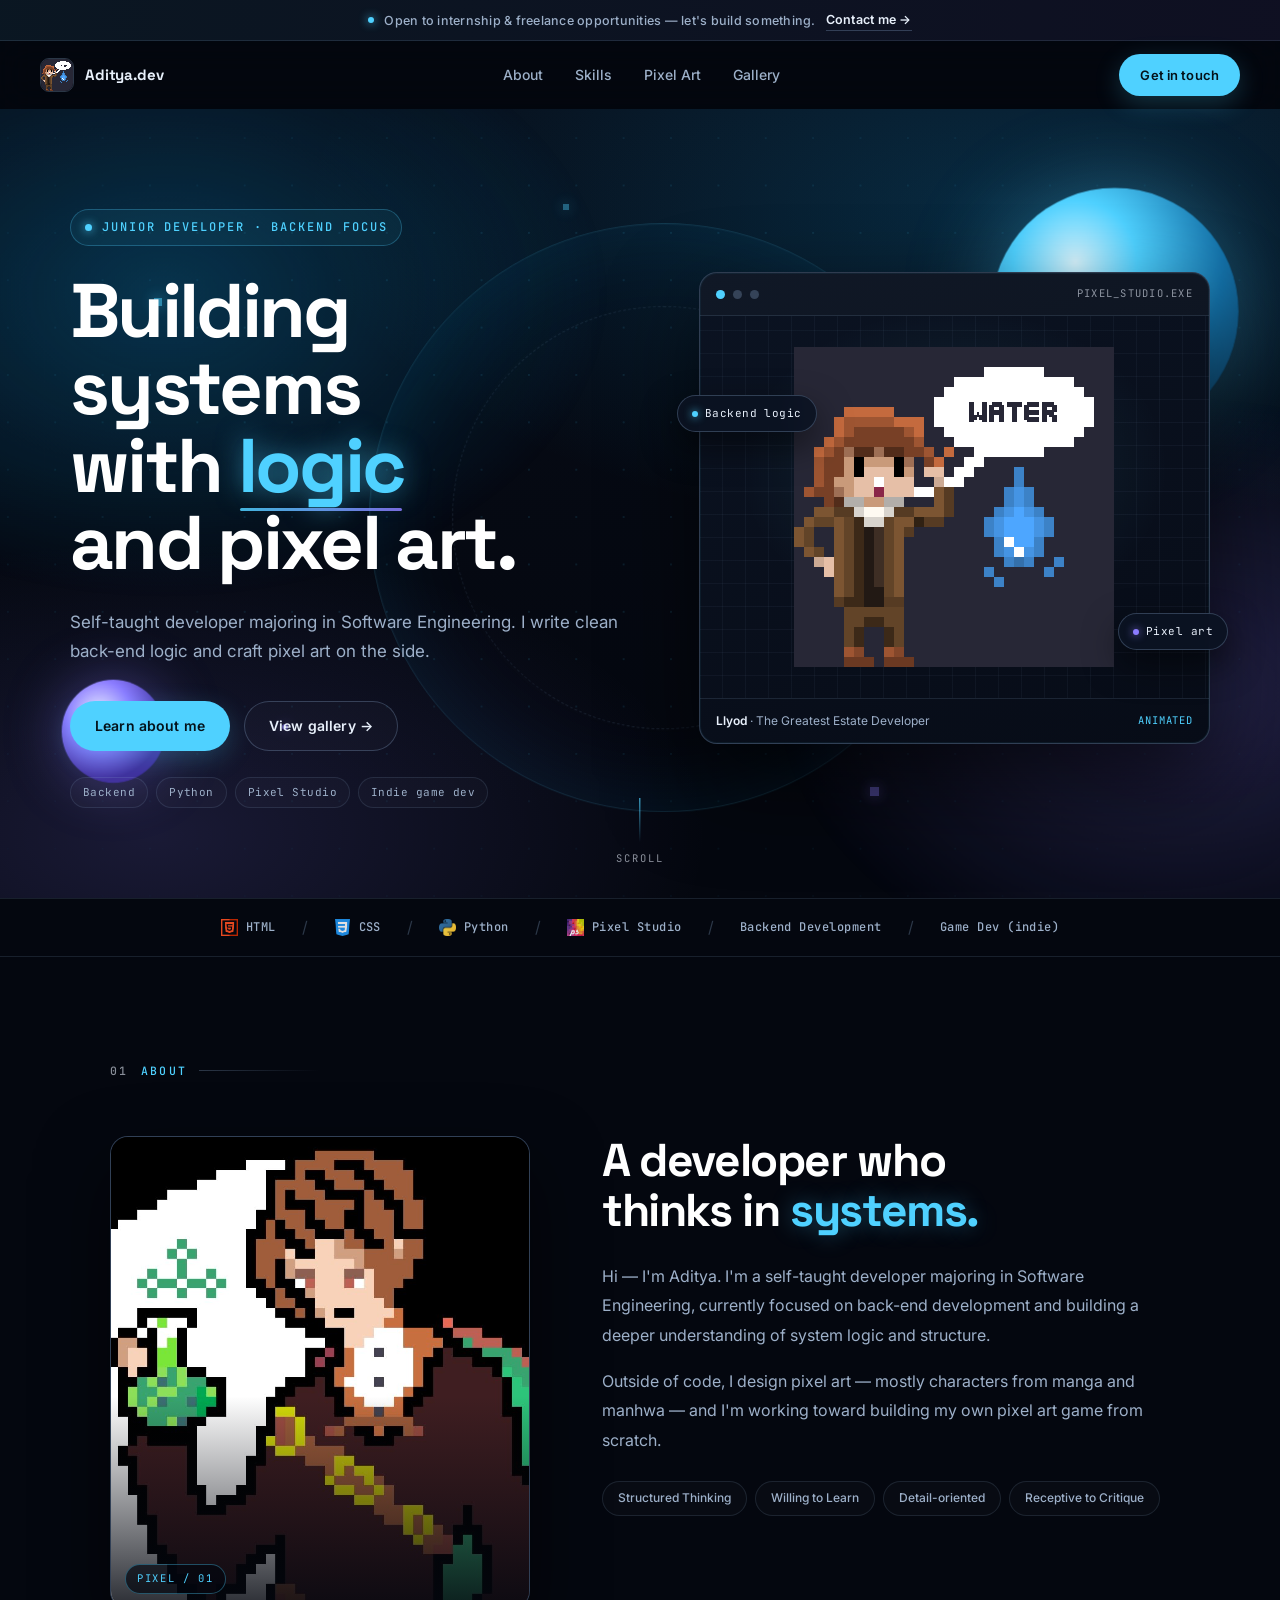
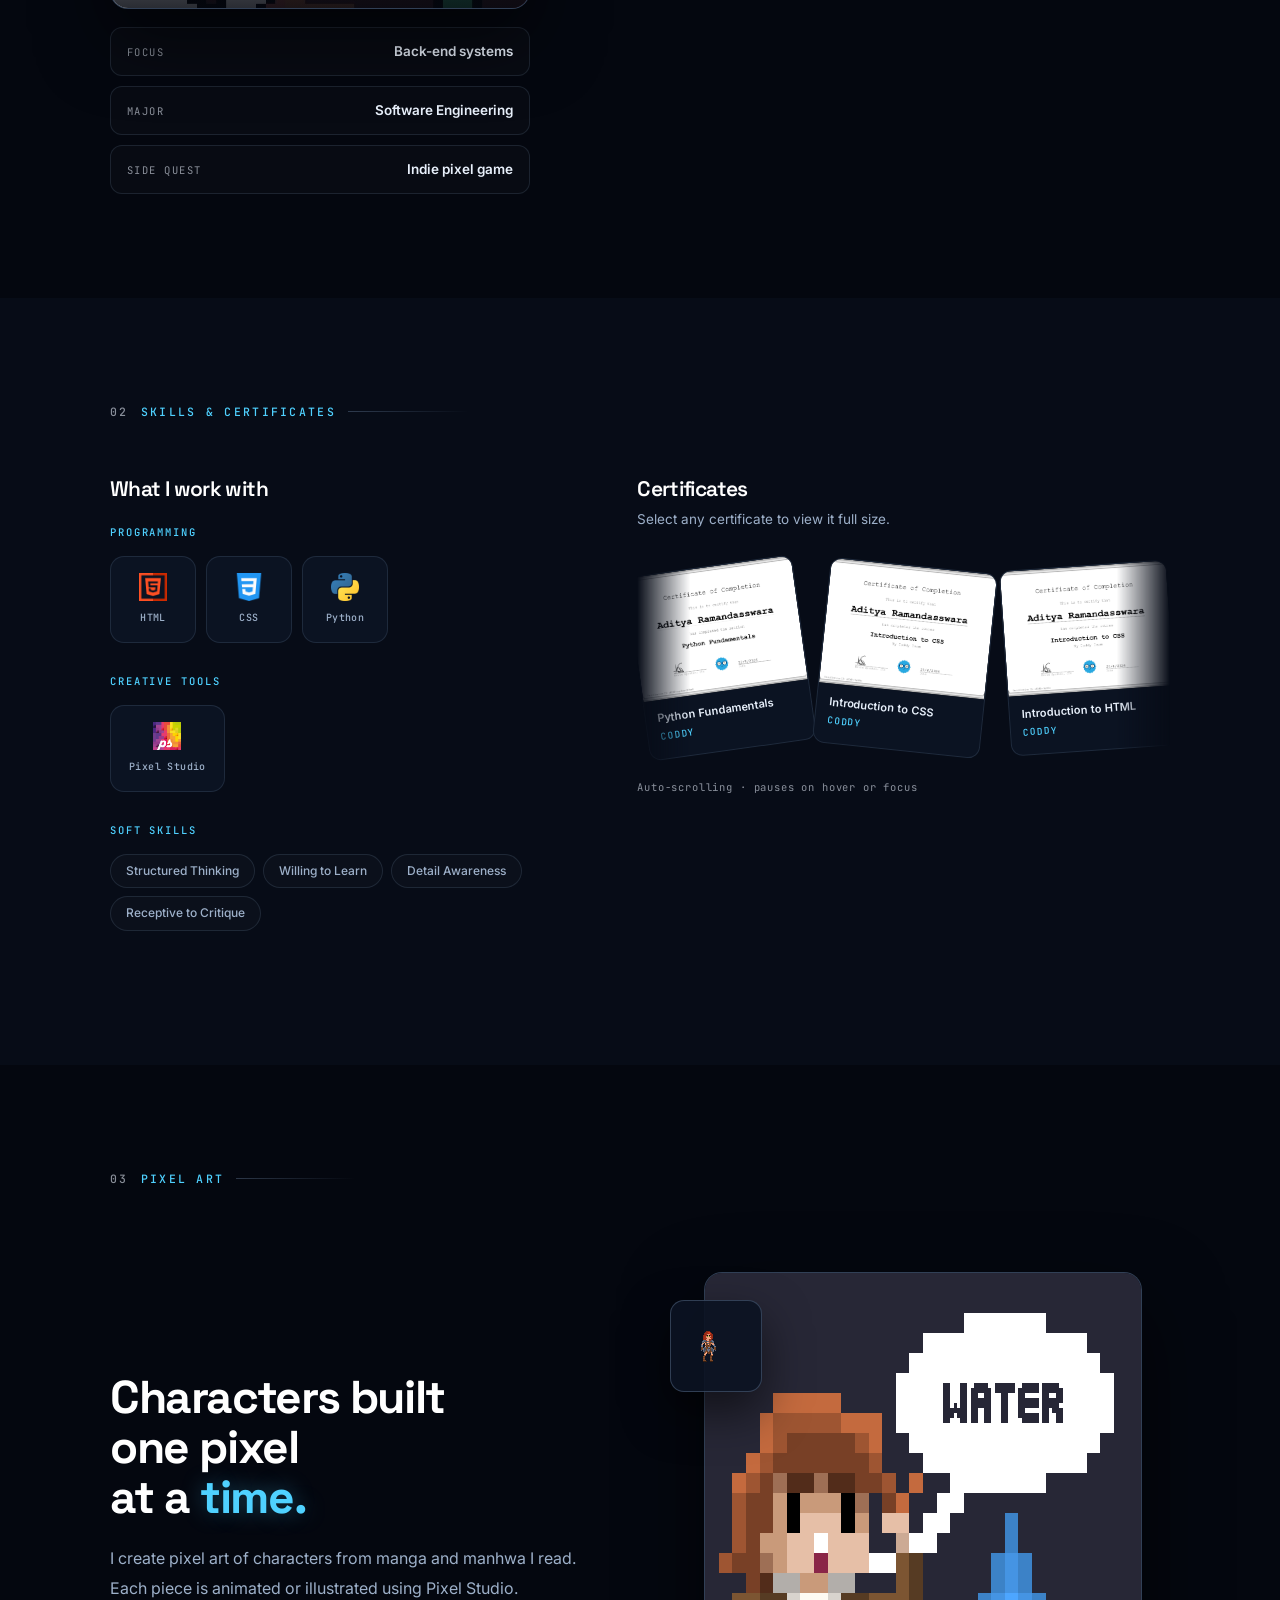
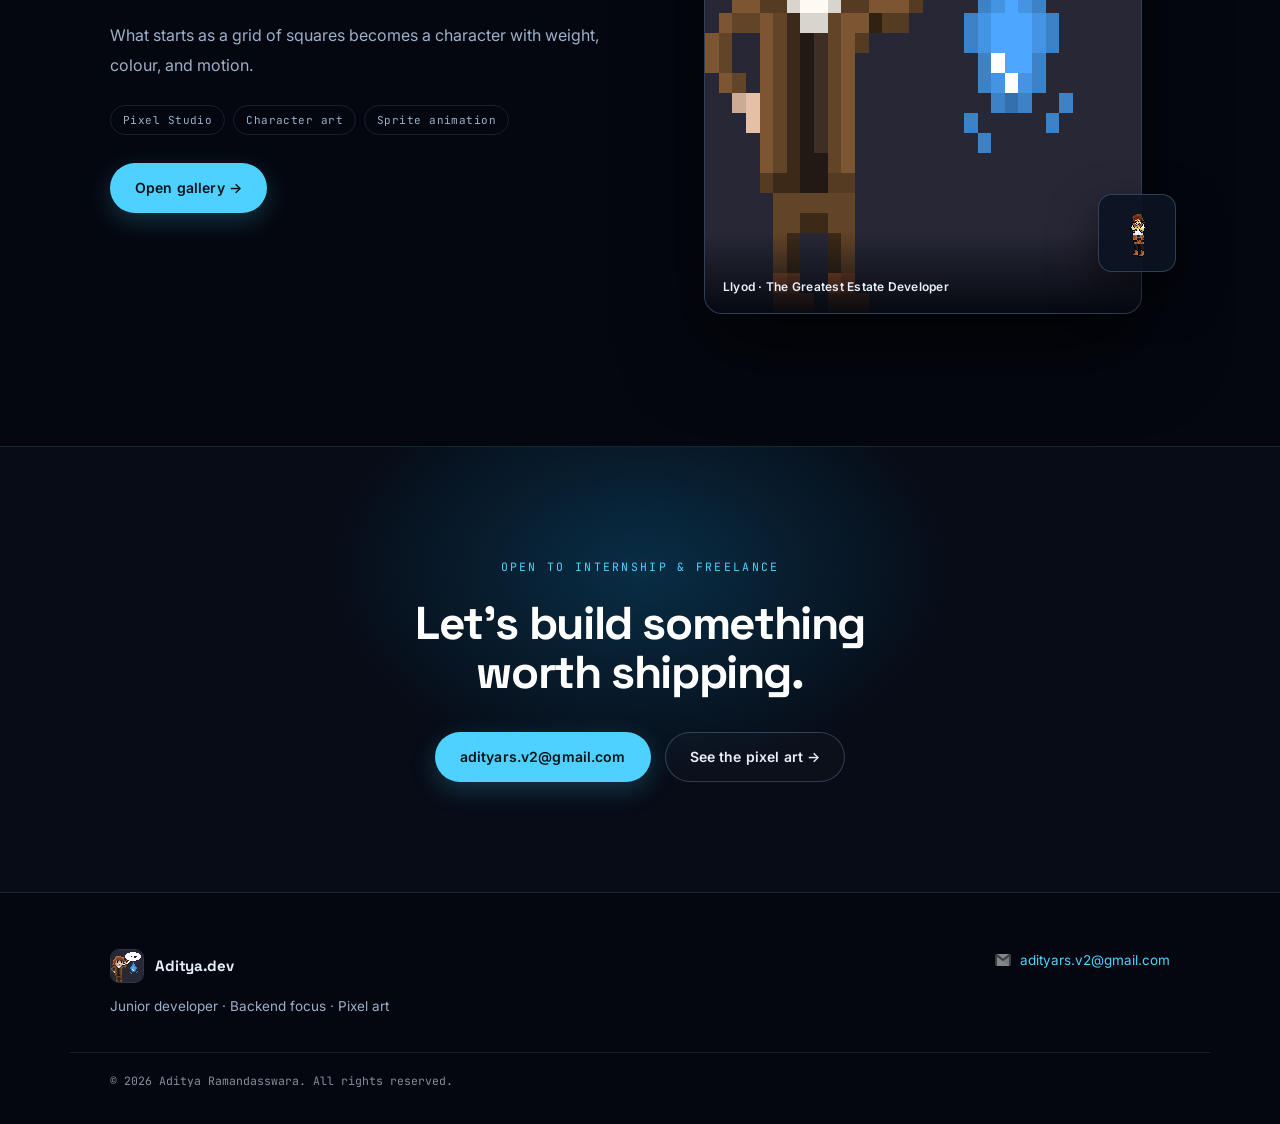
==== commit 7177dd90: "Add files via upload" ====
--- a/index.html
+++ b/index.html
@@ -3,89 +3,140 @@
 <head>
   <meta charset="UTF-8">
   <meta name="viewport" content="width=device-width, initial-scale=1.0">
+  <meta name="description" content="Aditya Ramandasswara — self-taught backend developer and pixel artist. Building systems with logic and pixel art.">
   <title>Aditya Ramandasswara — Portfolio</title>
   <link rel="preconnect" href="https://fonts.googleapis.com">
-  <link href="https://fonts.googleapis.com/css2?family=Inter:wght@300;400;500;600;700;800&display=swap" rel="stylesheet">
+  <link rel="preconnect" href="https://fonts.gstatic.com" crossorigin>
+  <link href="https://fonts.googleapis.com/css2?family=Inter:wght@300;400;500;600;700&family=Space+Grotesk:wght@500;600;700&family=JetBrains+Mono:wght@400;500;700&display=swap" rel="stylesheet">
   <link rel="stylesheet" href="style.css">
 </head>
 <body>
 
+  <a class="skip-link" href="#main">Skip to content</a>
+
+  <!-- ── SCROLL PROGRESS ── -->
+  <div class="scroll-progress" aria-hidden="true"><span id="scrollProgress"></span></div>
+
   <!-- ── ANNOUNCEMENT BANNER ── -->
   <div class="pencil-banner">
-    <span class="pencil-dot"></span>
-    Open to internship & freelance opportunities — let's build something.
+    <span class="pencil-dot" aria-hidden="true"></span>
+    Open to internship &amp; freelance opportunities — let's build something.
     <a href="mailto:adityars.v2@gmail.com">Contact me →</a>
   </div>
 
   <!-- ── NAVBAR ── -->
-  <nav class="navbar" id="navbar">
-    <a class="navbar-logo" href="#">
-      <img src="gambar/llyod IS WATER.gif" alt="Logo">
+  <nav class="navbar" id="navbar" aria-label="Primary">
+    <a class="navbar-logo" href="#hero">
+      <img src="gambar/llyod IS WATER.gif" alt="">
       <span>Aditya.dev</span>
     </a>
-    <ul class="navbar-links">
+    <ul class="navbar-links" id="navMenu">
       <li><a href="#about">About</a></li>
       <li><a href="#skills">Skills</a></li>
       <li><a href="#pixel">Pixel Art</a></li>
-      <li><a href="Pixel_art.html" target="_blank">Gallery</a></li>
+      <li><a href="Pixel_art.html" target="_blank" rel="noopener">Gallery</a></li>
+      <li class="mobile-cta"><a href="mailto:adityars.v2@gmail.com">Get in touch →</a></li>
     </ul>
     <a href="mailto:adityars.v2@gmail.com" class="btn btn-primary navbar-cta">Get in touch</a>
+    <button class="nav-toggle" id="navToggle" type="button" aria-expanded="false" aria-controls="navMenu" aria-label="Open menu">☰</button>
   </nav>
 
-  <!-- ── HERO ── -->
-  <section class="hero" id="hero">
-    <div class="hero-bg-grid" aria-hidden="true"></div>
-    <div class="hero-glow" aria-hidden="true"></div>
-
-    <div class="hero-inner">
-      <p class="hero-eyebrow">
-        <span class="eyebrow-dot"></span>
-        Junior Developer · Backend Focus
-      </p>
-
-      <h1 class="hero-heading">
-        Building systems<br>
-        with <span class="glow-word">logic</span><br>
-        and pixel art.
-      </h1>
-
-      <p class="hero-sub">
-        Self-taught developer majoring in Software Engineering.<br>
-        I write clean back-end logic and craft pixel art on the side.
-      </p>
-
-      <div class="hero-actions">
-        <a href="#about" class="btn btn-primary">Learn about me</a>
-        <a href="Pixel_art.html" target="_blank" class="btn btn-ghost">View gallery →</a>
+  <main id="main">
+
+    <!-- ── HERO : perspective depth scene ── -->
+    <section class="hero" id="hero" aria-labelledby="hero-title">
+      <div class="hero-scene" id="heroScene">
+
+        <!-- decorative depth layers (pointer parallax target) -->
+        <div class="scene-layer scene-grid" aria-hidden="true"></div>
+        <div class="scene-layer scene-aurora" aria-hidden="true"></div>
+        <div class="scene-layer scene-ring" aria-hidden="true"></div>
+        <div class="scene-layer scene-orb scene-orb--a" aria-hidden="true"></div>
+        <div class="scene-layer scene-orb scene-orb--b" aria-hidden="true"></div>
+        <div class="scene-layer scene-pixels" aria-hidden="true">
+          <span class="px-bit" style="--x:12%;--y:24%;--s:8px"></span>
+          <span class="px-bit px-bit--round" style="--x:22%;--y:78%;--s:6px;--c:var(--violet)"></span>
+          <span class="px-bit" style="--x:44%;--y:12%;--s:6px;--o:.4"></span>
+          <span class="px-bit px-bit--round" style="--x:86%;--y:36%;--s:7px;--o:.7"></span>
+          <span class="px-bit" style="--x:68%;--y:86%;--s:9px;--c:var(--violet);--o:.45"></span>
+          <span class="px-bit" style="--x:94%;--y:70%;--s:5px;--o:.35"></span>
+        </div>
+
+        <!-- content plane (kept stable) -->
+        <div class="hero-shell">
+          <div class="hero-copy">
+            <p class="hero-eyebrow">
+              <span class="eyebrow-dot" aria-hidden="true"></span>
+              Junior Developer · Backend Focus
+            </p>
+
+            <h1 class="hero-title" id="hero-title">
+              Building systems<br>
+              with <span class="accent-word">logic</span><br>
+              and pixel art.
+            </h1>
+
+            <p class="hero-sub">
+              Self-taught developer majoring in Software Engineering.
+              I write clean back-end logic and craft pixel art on the side.
+            </p>
+
+            <div class="hero-actions">
+              <a href="#about" class="btn btn-primary">Learn about me</a>
+              <a href="Pixel_art.html" target="_blank" rel="noopener" class="btn btn-ghost">View gallery →</a>
+            </div>
+
+            <div class="hero-meta">
+              <span>Backend</span>
+              <span>Python</span>
+              <span>Pixel Studio</span>
+              <span>Indie game dev</span>
+            </div>
+          </div>
+
+          <div class="hero-stage">
+            <div class="stage-frame">
+              <div class="stage-topbar" aria-hidden="true">
+                <i></i><i></i><i></i>
+                <span>pixel_studio.exe</span>
+              </div>
+              <div class="stage-media">
+                <img src="gambar/llyod IS WATER.gif" alt="Pixel art animation of Llyod holding a glass of water" width="320" height="320">
+              </div>
+              <div class="stage-caption">
+                <span><strong>Llyod</strong> · The Greatest Estate Developer</span>
+                <em>ANIMATED</em>
+              </div>
+            </div>
+            <span class="stage-chip stage-chip--1" aria-hidden="true">Backend logic</span>
+            <span class="stage-chip stage-chip--2" aria-hidden="true">Pixel art</span>
+          </div>
+        </div>
+
+        <!-- Scroll indicator -->
+        <div class="hero-scroll-hint" aria-hidden="true">
+          <div class="scroll-line"></div>
+          <span>scroll</span>
+        </div>
+      </div>
+    </section>
+
+    <!-- ── TECH STRIP ── -->
+    <div class="tech-strip" aria-label="Tools and technologies">
+      <div class="tech-strip-inner">
+        <span class="tech-item"><img src="gambar/html.png" alt="" width="17" height="17"> HTML</span>
+        <span class="tech-sep" aria-hidden="true">/</span>
+        <span class="tech-item"><img src="gambar/css-3.png" alt="" width="17" height="17"> CSS</span>
+        <span class="tech-sep" aria-hidden="true">/</span>
+        <span class="tech-item"><img src="gambar/Python-logo.png" alt="" width="17" height="17"> Python</span>
+        <span class="tech-sep" aria-hidden="true">/</span>
+        <span class="tech-item"><img src="gambar/pixel_studio.png" alt="" width="17" height="17"> Pixel Studio</span>
+        <span class="tech-sep" aria-hidden="true">/</span>
+        <span class="tech-item">Backend Development</span>
+        <span class="tech-sep" aria-hidden="true">/</span>
+        <span class="tech-item">Game Dev (indie)</span>
       </div>
     </div>
-
-    <!-- Scroll indicator -->
-    <div class="hero-scroll-hint" aria-hidden="true">
-      <div class="scroll-line"></div>
-      <span>scroll</span>
-    </div>
-  </section>
-
-  <!-- ── TECH STRIP ── -->
-  <div class="tech-strip">
-    <div class="tech-strip-inner">
-      <span class="tech-item"><img src="gambar/html.png" alt="HTML"> HTML</span>
-      <span class="tech-sep">·</span>
-      <span class="tech-item"><img src="gambar/css-3.png" alt="CSS"> CSS</span>
-      <span class="tech-sep">·</span>
-      <span class="tech-item"><img src="gambar/Python-logo.png" alt="Python"> Python</span>
-      <span class="tech-sep">·</span>
-      <span class="tech-item"><img src="gambar/pixel_studio.png" alt="Pixel Studio"> Pixel Studio</span>
-      <span class="tech-sep">·</span>
-      <span class="tech-item">Backend Development</span>
-      <span class="tech-sep">·</span>
-      <span class="tech-item">Game Dev (indie)</span>
-    </div>
-  </div>
-
-  <!-- ── MAIN ── -->
-  <main>
 
     <!-- ABOUT -->
     <section id="about" class="content-section">
@@ -94,11 +145,22 @@
           <span class="eyebrow-number">01</span>
           <span>About</span>
         </div>
+
         <div class="about-layout">
-          <div class="about-heading-col">
+          <div class="about-visual reveal">
+            <div class="about-frame">
+              <img src="gambar/PROFILE.jpg" alt="Pixel art portrait" width="679" height="765">
+              <span class="frame-tag">PIXEL / 01</span>
+            </div>
+            <div class="about-facts">
+              <div class="about-fact"><span>Focus</span><strong>Back-end systems</strong></div>
+              <div class="about-fact"><span>Major</span><strong>Software Engineering</strong></div>
+              <div class="about-fact"><span>Side quest</span><strong>Indie pixel game</strong></div>
+            </div>
+          </div>
+
+          <div class="about-copy reveal" style="--d:1">
             <h2>A developer who<br>thinks in <span class="text-accent">systems.</span></h2>
-          </div>
-          <div class="about-body-col">
             <p>Hi — I'm Aditya. I'm a self-taught developer majoring in Software Engineering, currently focused on back-end development and building a deeper understanding of system logic and structure.</p>
             <p>Outside of code, I design pixel art — mostly characters from manga and manhwa — and I'm working toward building my own pixel art game from scratch.</p>
             <div class="about-tags">
@@ -117,28 +179,28 @@
       <div class="section-inner">
         <div class="section-eyebrow">
           <span class="eyebrow-number">02</span>
-          <span>Skills & Certificates</span>
+          <span>Skills &amp; Certificates</span>
         </div>
 
         <div class="skills-cert-layout">
 
           <!-- Skills -->
-          <div class="skills-col">
+          <div class="skills-col reveal">
             <h2 class="col-heading">What I work with</h2>
 
             <div class="skill-block">
               <h3 class="skill-block-label">Programming</h3>
               <div class="skill-icons">
                 <div class="skill-icon">
-                  <img src="gambar/html.png" alt="HTML">
+                  <img src="gambar/html.png" alt="" width="28" height="28">
                   <span>HTML</span>
                 </div>
                 <div class="skill-icon">
-                  <img src="gambar/css-3.png" alt="CSS">
+                  <img src="gambar/css-3.png" alt="" width="28" height="28">
                   <span>CSS</span>
                 </div>
                 <div class="skill-icon">
-                  <img src="gambar/Python-logo.png" alt="Python">
+                  <img src="gambar/Python-logo.png" alt="" width="28" height="28">
                   <span>Python</span>
                 </div>
               </div>
@@ -148,7 +210,7 @@
               <h3 class="skill-block-label">Creative Tools</h3>
               <div class="skill-icons">
                 <div class="skill-icon">
-                  <img src="gambar/pixel_studio.png" alt="Pixel Studio">
+                  <img src="gambar/pixel_studio.png" alt="" width="28" height="28">
                   <span>Pixel Studio</span>
                 </div>
               </div>
@@ -166,15 +228,16 @@
           </div>
 
           <!-- Certificates -->
-          <div class="cert-col">
+          <div class="cert-col reveal" style="--d:1">
             <h2 class="col-heading">Certificates</h2>
+            <p class="col-note">Select any certificate to view it full size.</p>
             <div class="cert-track-wrap">
               <div class="cert-track" id="certTrack">
 
                 <!--
                 ╔══════════════════════════════════════════════════════╗
                 ║  TEMPLATE TAMBAH SERTIFIKAT BARU                     ║
-                ║  Copy blok di bawah, paste sebelum "DUPLIKAT"        ║
+                ║  Copy blok di bawah, paste sebelum komentar DUPLIKAT ║
                 ║  lalu copy juga ke bagian DUPLIKAT.                  ║
                 ║                                                       ║
                 ║  <div class="cert-card"                              ║
@@ -187,7 +250,7 @@
                 ║    </div>                                            ║
                 ║    <div class="cert-info">                           ║
                 ║      <span class="cert-name">JUDUL</span>            ║
-                ║      <span class="cert-issuer">PLATFORM</span>       ║
+                ║      <span class="cert-issuer-tag">PLATFORM</span>   ║
                 ║    </div>                                            ║
                 ║  </div>                                              ║
                 ╚══════════════════════════════════════════════════════╝
@@ -210,6 +273,10 @@
                   <div class="cert-thumb"><img src="Sertifikat/claude_101.jpg" alt="Claude 101"></div>
                   <div class="cert-info"><span class="cert-name">Claude 101</span><span class="cert-issuer-tag">Anthropic</span></div>
                 </div>
+                <div class="cert-card" data-img="Sertifikat/JavaScript_Basic.png" data-title="Introduction to JavaScript" data-issuer="Coddy" style="--cr:-6deg;">
+                  <div class="cert-thumb"><img src="Sertifikat/JavaScript_Basic.png" alt="Introduction to JavaScript"></div>
+                  <div class="cert-info"><span class="cert-name">Introduction to JavaScript</span><span class="cert-issuer-tag">Coddy</span></div>
+                </div>
 
                 <!-- DUPLIKAT seamless loop -->
                 <div class="cert-card" data-img="Sertifikat/Python_basic.jpg" data-title="Python Fundamentals" data-issuer="Coddy" style="--cr:-8deg;" aria-hidden="true">
@@ -228,9 +295,14 @@
                   <div class="cert-thumb"><img src="Sertifikat/claude_101.jpg" alt=""></div>
                   <div class="cert-info"><span class="cert-name">Claude 101</span><span class="cert-issuer-tag">Anthropic</span></div>
                 </div>
-
-              </div>
-            </div>
+                <div class="cert-card" data-img="Sertifikat/JavaScript_Basic.png" data-title="Introduction to JavaScript" data-issuer="Coddy" style="--cr:-6deg;" aria-hidden="true">
+                  <div class="cert-thumb"><img src="Sertifikat/JavaScript_Basic.png" alt=""></div>
+                  <div class="cert-info"><span class="cert-name">Introduction to JavaScript</span><span class="cert-issuer-tag">Coddy</span></div>
+                </div>
+
+              </div>
+            </div>
+            <p class="cert-hint">Auto-scrolling · pauses on hover or focus</p>
           </div>
 
         </div>
@@ -244,22 +316,48 @@
           <span class="eyebrow-number">03</span>
           <span>Pixel Art</span>
         </div>
+
         <div class="pixel-layout">
-          <div class="pixel-heading-col">
+          <div class="pixel-copy reveal">
             <h2>Characters built<br>one pixel<br>at a <span class="text-accent">time.</span></h2>
             <p>I create pixel art of characters from manga and manhwa I read. Each piece is animated or illustrated using Pixel Studio.</p>
-            <a href="Pixel_art.html" target="_blank" class="btn btn-primary" style="margin-top:28px; display:inline-flex;">
+            <p>What starts as a grid of squares becomes a character with weight, colour, and motion.</p>
+            <div class="pixel-meta">
+              <span>Pixel Studio</span>
+              <span>Character art</span>
+              <span>Sprite animation</span>
+            </div>
+            <a href="Pixel_art.html" target="_blank" rel="noopener" class="btn btn-primary" style="margin-top:28px;">
               Open gallery →
             </a>
           </div>
-          <div class="pixel-preview-col">
+
+          <div class="pixel-stage reveal" style="--d:1">
+            <div class="pixel-float pixel-float--a" aria-hidden="true">
+              <img src="character_pixel/aela_large.png" alt="" width="92" height="92">
+            </div>
             <div class="pixel-preview-card">
-              <img src="gambar/llyod IS WATER.gif" alt="Pixel art preview — Llyod">
+              <img src="gambar/llyod IS WATER.gif" alt="Pixel art animation — Llyod" width="640" height="640">
               <div class="pixel-preview-label">
                 <span>Llyod · The Greatest Estate Developer</span>
               </div>
             </div>
-          </div>
+            <div class="pixel-float pixel-float--b" aria-hidden="true">
+              <img src="character_pixel/corin_sorry.png" alt="" width="78" height="78">
+            </div>
+          </div>
+        </div>
+      </div>
+    </section>
+
+    <!-- CONTACT -->
+    <section class="contact-band" aria-labelledby="contact-title">
+      <div class="contact-inner">
+        <p class="contact-eyebrow">Open to internship &amp; freelance</p>
+        <h2 id="contact-title">Let's build something<br>worth shipping.</h2>
+        <div class="contact-actions">
+          <a href="mailto:adityars.v2@gmail.com" class="btn btn-primary">adityars.v2@gmail.com</a>
+          <a href="Pixel_art.html" target="_blank" rel="noopener" class="btn btn-ghost">See the pixel art →</a>
         </div>
       </div>
     </section>
@@ -270,15 +368,15 @@
   <footer class="site-footer">
     <div class="footer-inner">
       <div class="footer-left">
-        <a class="navbar-logo" href="#">
-          <img src="gambar/llyod IS WATER.gif" alt="Logo">
+        <a class="navbar-logo" href="#hero">
+          <img src="gambar/llyod IS WATER.gif" alt="">
           <span>Aditya.dev</span>
         </a>
         <p class="footer-bio">Junior developer · Backend focus · Pixel art</p>
       </div>
       <div class="footer-right">
         <div class="footer-contact-row">
-          <img src="gambar/gmail.png" alt="Gmail" class="footer-icon">
+          <img src="gambar/gmail.png" alt="" class="footer-icon" width="16" height="16">
           <a href="mailto:adityars.v2@gmail.com">adityars.v2@gmail.com</a>
         </div>
       </div>
@@ -289,7 +387,7 @@
   </footer>
 
   <!-- ── CERT MODAL ── -->
-  <div id="certModal" class="cert-modal" role="dialog" aria-modal="true">
+  <div id="certModal" class="cert-modal" role="dialog" aria-modal="true" aria-labelledby="certModalTitle">
     <div class="cert-modal-backdrop" id="certModalBackdrop"></div>
     <div class="cert-modal-box">
       <div class="cert-modal-header">
@@ -309,31 +407,149 @@
   </div>
 
   <script>
-    /* ── NAVBAR scroll class ── */
-    var navbar = document.getElementById('navbar');
-    window.addEventListener('scroll', function() {
-      navbar.classList.toggle('scrolled', window.scrollY > 40);
-    });
-
-    /* ── SMOOTH SCROLL ── */
-    document.querySelectorAll('a[href^="#"]').forEach(function(link) {
-      link.addEventListener('click', function(e) {
-        var target = document.querySelector(link.getAttribute('href'));
-        if (target) { e.preventDefault(); target.scrollIntoView({ behavior: 'smooth', block: 'start' }); }
-      });
-    });
-
-    /* ── SCROLL REVEAL ── */
-    var reveals = document.querySelectorAll('.content-section');
-    var ro = new IntersectionObserver(function(entries) {
-      entries.forEach(function(entry) {
-        if (entry.isIntersecting) entry.target.classList.add('revealed');
-      });
-    }, { threshold: 0.08 });
-    reveals.forEach(function(el) { ro.observe(el); });
-
-    /* ── CERT MODAL ── */
-    (function() {
+    (function () {
+      'use strict';
+
+      var prefersReduced = window.matchMedia('(prefers-reduced-motion: reduce)');
+      var finePointer   = window.matchMedia('(hover: hover) and (pointer: fine)');
+
+      /* ── NAVBAR scroll state ── */
+      var navbar = document.getElementById('navbar');
+      var progressBar = document.getElementById('scrollProgress');
+      var ticking = false;
+
+      function onScroll() {
+        if (ticking) return;
+        ticking = true;
+        requestAnimationFrame(function () {
+          var y = window.scrollY || window.pageYOffset;
+          navbar.classList.toggle('scrolled', y > 40);
+
+          var doc = document.documentElement;
+          var max = doc.scrollHeight - window.innerHeight;
+          var p = max > 0 ? Math.min(1, Math.max(0, y / max)) : 0;
+          if (progressBar) progressBar.style.transform = 'scaleX(' + p.toFixed(4) + ')';
+
+          ticking = false;
+        });
+      }
+      window.addEventListener('scroll', onScroll, { passive: true });
+      onScroll();
+
+      /* ── MOBILE NAV MENU ── */
+      var navToggle = document.getElementById('navToggle');
+      var navMenu = document.getElementById('navMenu');
+      if (navToggle && navMenu) {
+        var setMenu = function (open) {
+          navMenu.classList.toggle('open', open);
+          navToggle.setAttribute('aria-expanded', open ? 'true' : 'false');
+          navToggle.setAttribute('aria-label', open ? 'Close menu' : 'Open menu');
+          navToggle.textContent = open ? '✕' : '☰';
+        };
+        navToggle.addEventListener('click', function () {
+          setMenu(!navMenu.classList.contains('open'));
+        });
+        navMenu.addEventListener('click', function (e) {
+          if (e.target.closest('a')) setMenu(false);
+        });
+        document.addEventListener('keydown', function (e) {
+          if (e.key === 'Escape') setMenu(false);
+        });
+        document.addEventListener('click', function (e) {
+          if (!e.target.closest('.navbar')) setMenu(false);
+        });
+        window.addEventListener('resize', function () {
+          if (window.innerWidth > 900) setMenu(false);
+        }, { passive: true });
+      }
+
+      /* ── SECTION REVEAL (progressive enhancement) ── */
+      var revealEls = document.querySelectorAll('.reveal');
+      if ('IntersectionObserver' in window) {
+        document.documentElement.classList.add('reveal-on');
+        var ro = new IntersectionObserver(function (entries) {
+          entries.forEach(function (entry) {
+            if (entry.isIntersecting) {
+              entry.target.classList.add('is-visible');
+              ro.unobserve(entry.target);
+            }
+          });
+        }, { threshold: 0.12, rootMargin: '0px 0px -8% 0px' });
+        revealEls.forEach(function (el) { ro.observe(el); });
+      } else {
+        revealEls.forEach(function (el) { el.classList.add('is-visible'); });
+      }
+
+      /* ── HERO POINTER PARALLAX ── */
+      var scene = document.getElementById('heroScene');
+      if (scene) {
+        var target = { x: 0, y: 0 };
+        var current = { x: 0, y: 0 };
+        var raf = null;
+        var enabled = false;
+
+        function render() {
+          current.x += (target.x - current.x) * 0.12;
+          current.y += (target.y - current.y) * 0.12;
+          scene.style.setProperty('--mx', current.x.toFixed(3));
+          scene.style.setProperty('--my', current.y.toFixed(3));
+          if (Math.abs(target.x - current.x) > 0.001 || Math.abs(target.y - current.y) > 0.001) {
+            raf = requestAnimationFrame(render);
+          } else {
+            raf = null;
+          }
+        }
+        function kick() { if (raf === null) raf = requestAnimationFrame(render); }
+
+        var bounds = null;
+        function measure() { bounds = scene.getBoundingClientRect(); }
+
+        function onPointerMove(e) {
+          if (!bounds) measure();
+          var nx = (e.clientX - bounds.left) / bounds.width * 2 - 1;
+          var ny = (e.clientY - bounds.top) / bounds.height * 2 - 1;
+          target.x = Math.max(-1, Math.min(1, nx));
+          target.y = Math.max(-1, Math.min(1, ny));
+          kick();
+        }
+        function onPointerLeave() {
+          target.x = 0; target.y = 0; kick();
+        }
+        function enable() {
+          if (enabled) return;
+          enabled = true;
+          measure();
+          scene.addEventListener('pointermove', onPointerMove, { passive: true });
+          scene.addEventListener('pointerleave', onPointerLeave, { passive: true });
+          scene.addEventListener('pointerenter', measure, { passive: true });
+          window.addEventListener('resize', measure, { passive: true });
+        }
+        function disable() {
+          if (!enabled) return;
+          enabled = false;
+          scene.removeEventListener('pointermove', onPointerMove);
+          scene.removeEventListener('pointerleave', onPointerLeave);
+          scene.removeEventListener('pointerenter', measure);
+          window.removeEventListener('resize', measure);
+          target.x = target.y = current.x = current.y = 0;
+          scene.style.setProperty('--mx', '0');
+          scene.style.setProperty('--my', '0');
+        }
+        function sync() {
+          if (finePointer.matches && !prefersReduced.matches) enable();
+          else disable();
+        }
+        sync();
+        if (prefersReduced.addEventListener) {
+          prefersReduced.addEventListener('change', sync);
+          finePointer.addEventListener('change', sync);
+        } else if (prefersReduced.addListener) {
+          prefersReduced.addListener(sync);
+          finePointer.addListener(sync);
+        }
+      }
+
+      /* ── CERT CARDS : keyboard support + modal ── */
       var modal    = document.getElementById('certModal');
       var backdrop = document.getElementById('certModalBackdrop');
       var imgEl    = document.getElementById('certModalImg');
@@ -341,29 +557,81 @@
       var dlBtn    = document.getElementById('certModalDownload');
       var titleEl  = document.getElementById('certModalTitle');
       var issuerEl = document.getElementById('certModalIssuer');
+      var lastFocus = null;
+
+      document.querySelectorAll('.cert-card[data-img]').forEach(function (card) {
+        if (card.getAttribute('aria-hidden') === 'true') return;
+        card.tabIndex = 0;
+        card.setAttribute('role', 'button');
+        card.setAttribute('aria-label', 'View certificate: ' + (card.dataset.title || 'Certificate'));
+      });
 
       function openModal(src, title, issuer) {
+        lastFocus = document.activeElement;
         titleEl.textContent  = title;
         issuerEl.textContent = issuer;
         imgEl.src = src; imgEl.alt = title;
         dlBtn.href = src; dlBtn.download = title + '.jpg';
         modal.classList.add('open');
         document.body.style.overflow = 'hidden';
+        closeBtn.focus();
       }
       function closeModal() {
         modal.classList.remove('open');
         document.body.style.overflow = '';
-        setTimeout(function() { imgEl.src = ''; }, 300);
-      }
-
-      document.querySelectorAll('.cert-card[data-img]').forEach(function(card) {
-        card.addEventListener('click', function() {
-          openModal(card.dataset.img, card.dataset.title || 'Certificate', card.dataset.issuer || '');
+        setTimeout(function () { imgEl.src = ''; }, 300);
+        if (lastFocus && lastFocus.focus) lastFocus.focus();
+      }
+      function activateCard(card) {
+        openModal(card.dataset.img, card.dataset.title || 'Certificate', card.dataset.issuer || '');
+      }
+
+      var certTrack = document.getElementById('certTrack');
+      if (certTrack) {
+        certTrack.addEventListener('click', function (e) {          var card = e.target.closest('.cert-card[data-img]');
+          if (card && card.getAttribute('aria-hidden') !== 'true') activateCard(card);
         });
-      });
+        certTrack.addEventListener('keydown', function (e) {
+          if (e.key !== 'Enter' && e.key !== ' ') return;
+          var card = e.target.closest('.cert-card[data-img]');
+          if (card && card.getAttribute('aria-hidden') !== 'true') {
+            e.preventDefault();
+            activateCard(card);
+          }
+        });
+      }
+
+      /* Pause the marquee while off-screen */
+      var trackWrap = document.querySelector('.cert-track-wrap');
+      if (trackWrap && 'IntersectionObserver' in window) {
+        var wrapIO = new IntersectionObserver(function (entries) {
+          entries.forEach(function (entry) {
+            trackWrap.classList.toggle('is-offscreen', !entry.isIntersecting);
+          });
+        }, { threshold: 0 });
+        wrapIO.observe(trackWrap);
+      }
+
       closeBtn.addEventListener('click', closeModal);
       backdrop.addEventListener('click', closeModal);
-      document.addEventListener('keydown', function(e) { if (e.key === 'Escape') closeModal(); });
+
+      document.addEventListener('keydown', function (e) {
+        if (!modal.classList.contains('open')) return;
+        if (e.key === 'Escape') { closeModal(); return; }
+        if (e.key === 'Tab') {
+          var focusables = modal.querySelectorAll('a[href], button:not([disabled])');
+          if (!focusables.length) return;
+          var first = focusables[0];
+          var last  = focusables[focusables.length - 1];
+          if (e.shiftKey && document.activeElement === first) { e.preventDefault(); last.focus(); }
+          else if (!e.shiftKey && document.activeElement === last) { e.preventDefault(); first.focus(); }
+        }
+      });
+
+      /* ── Cleanup on unload ── */
+      window.addEventListener('pagehide', function () {
+        window.removeEventListener('scroll', onScroll);
+      });
     })();
   </script>
 
--- a/style.css
+++ b/style.css
@@ -1,344 +1,621 @@
-@import url('https://fonts.googleapis.com/css2?family=Inter:wght@300;400;500;600;700;800&display=swap');
+/* Fonts are loaded in index.html via <link> preconnect + stylesheet */
 
 /* ════════════════════════════════════════════
    TOKENS
    ════════════════════════════════════════════ */
 :root {
-  --black:    #000000;
-  --deep:     #0A1628;
-  --surface:  #0d1f33;
-  --surface2: #112240;
-  --border:   #1a3050;
-  --blue:     #0284C7;
-  --blue-lt:  #38BDF8;
-  --blue-glow:rgba(56,189,248,0.18);
-  --white:    #FFFFFF;
-  --grey:     rgba(255,255,255,0.55);
-  --grey-lt:  rgba(255,255,255,0.75);
-
-  --font: 'Inter', sans-serif;
-  --radius: 8px;
-  --max-w: 1100px;
+  color-scheme: dark;
+
+  --ink:      #04070f;
+  --deep:     #070c17;
+  --surface:  #0b1322;
+  --surface-2:#101b30;
+
+  --line:        rgba(148,180,220,.14);
+  --line-strong: rgba(148,180,220,.28);
+
+  --text:   #e8f0fb;
+  --muted:  #9db0c9;
+  --muted-2:rgba(232,240,251,.58);
+
+  --accent:      #4fd1ff;
+  --accent-deep: #0ea5e9;
+  --accent-soft: rgba(79,209,255,.14);
+  --violet:      #8b7cff;
+
+  --font:         'Inter', system-ui, sans-serif;
+  --font-display: 'Space Grotesk', 'Inter', sans-serif;
+  --font-mono:    'JetBrains Mono', ui-monospace, monospace;
+
+  --radius: 14px;
+  --max-w:  1140px;
+  --ease:   cubic-bezier(.2,.7,.2,1);
+
+  /* parallax */
+  --hero-perspective: 1200px;
+
+  /* tokens used by generated dynamic sections (Portfolio Content Manager) */
+  --space-sm: 10px;
+  --space-md: 20px;
+  --space-lg: 56px;
+  --color-border:   var(--line);
+  --color-surface:  var(--surface);
+  --color-text:     var(--text);
+  --color-muted:    var(--muted);
+  --color-accent:   var(--accent);
+  --font-body:      var(--font);
+  --font-pixel:     var(--font-mono);
+  --shadow-neutral: 0 18px 40px rgba(0,0,0,.45);
 }
 
 *, *::before, *::after { box-sizing: border-box; margin: 0; padding: 0; }
 
-html { scroll-behavior: smooth; }
+html { scroll-padding-top: 90px; }
+@media (prefers-reduced-motion: no-preference) {
+  html { scroll-behavior: smooth; }
+}
 
 body {
-  background: var(--black);
-  color: var(--white);
+  background: var(--ink);
+  color: var(--text);
   font-family: var(--font);
   font-size: 16px;
   line-height: 1.7;
   -webkit-font-smoothing: antialiased;
-}
-
-a { color: var(--blue-lt); text-decoration: none; transition: color .2s; }
-a:hover { color: var(--white); }
+  overflow-x: hidden;
+}
+
+a { color: var(--accent); text-decoration: none; transition: color .2s var(--ease); }
+a:hover { color: #fff; }
 img { display: block; max-width: 100%; }
+ul { list-style: none; }
+
+:focus-visible {
+  outline: 2px solid var(--accent);
+  outline-offset: 3px;
+  border-radius: 4px;
+}
+
+.skip-link {
+  position: absolute; left: 16px; top: -60px;
+  z-index: 999; padding: 10px 18px;
+  background: var(--accent); color: #04121a;
+  font-weight: 700; font-size: 13px; border-radius: 8px;
+  transition: top .2s var(--ease);
+}
+.skip-link:focus { top: 16px; }
+
+/* ════════════════════════════════════════════
+   SCROLL PROGRESS
+   ════════════════════════════════════════════ */
+.scroll-progress {
+  position: fixed; top: 0; left: 0; right: 0; height: 2px;
+  z-index: 500; background: transparent; pointer-events: none;
+}
+.scroll-progress span {
+  display: block; height: 100%; width: 100%;
+  transform: scaleX(0); transform-origin: 0 50%;
+  background: linear-gradient(90deg, var(--accent-deep), var(--accent), var(--violet));
+}
 
 /* ════════════════════════════════════════════
    BUTTONS
    ════════════════════════════════════════════ */
 .btn {
-  display: inline-flex; align-items: center; gap: 6px;
-  padding: 11px 24px;
-  border-radius: 6px;
+  display: inline-flex; align-items: center; gap: 8px;
+  padding: 12px 24px;
+  border-radius: 999px;
   font-family: var(--font);
   font-size: 14px; font-weight: 600;
-  letter-spacing: 0.01em;
-  cursor: pointer; border: none;
+  letter-spacing: .01em;
+  cursor: pointer; border: 1px solid transparent;
   text-decoration: none;
-  transition: all .2s;
+  transition: transform .2s var(--ease), background .2s var(--ease),
+              border-color .2s var(--ease), color .2s var(--ease), box-shadow .2s var(--ease);
   white-space: nowrap;
 }
-
 .btn-primary {
-  background: var(--blue);
-  color: var(--white);
-}
-.btn-primary:hover { background: var(--blue-lt); color: #000; }
-
+  background: var(--accent); color: #04121a;
+  box-shadow: 0 8px 26px rgba(79,209,255,.22);
+}
+.btn-primary:hover {
+  background: #8ce2ff; color: #04121a; transform: translateY(-2px);
+  box-shadow: 0 12px 32px rgba(79,209,255,.34);
+}
 .btn-ghost {
-  background: transparent;
-  color: var(--white);
-  border: 1px solid rgba(255,255,255,0.2);
-}
-.btn-ghost:hover { border-color: var(--blue-lt); color: var(--blue-lt); }
-
-/* ════════════════════════════════════════════
-   PENCIL BANNER
+  background: rgba(255,255,255,.02);
+  color: var(--text);
+  border-color: var(--line-strong);
+}
+.btn-ghost:hover { border-color: var(--accent); color: var(--accent); transform: translateY(-2px); }
+
+/* ════════════════════════════════════════════
+   ANNOUNCEMENT BANNER
    ════════════════════════════════════════════ */
 .pencil-banner {
-  background: var(--blue);
-  color: var(--white);
-  text-align: center;
-  padding: 10px 24px;
-  font-size: 13px; font-weight: 500;
-  letter-spacing: 0.01em;
   display: flex; align-items: center; justify-content: center; gap: 10px;
+  flex-wrap: wrap;
+  padding: 9px 24px;
+  font-size: 12.5px; font-weight: 500;
+  letter-spacing: .02em;
+  color: var(--muted);
+  background: linear-gradient(90deg, rgba(79,209,255,.08), rgba(139,124,255,.08));
+  border-bottom: 1px solid var(--line);
 }
 .pencil-dot {
-  width: 6px; height: 6px;
+  width: 6px; height: 6px; border-radius: 50%;
+  background: var(--accent);
+  box-shadow: 0 0 10px var(--accent);
+  flex-shrink: 0;
+  animation: blink 2.6s ease-in-out infinite;
+}
+@keyframes blink { 0%,100%{opacity:1} 50%{opacity:.25} }
+.pencil-banner a { color: var(--text); font-weight: 600; border-bottom: 1px solid var(--line-strong); }
+.pencil-banner a:hover { color: var(--accent); border-color: var(--accent); }
+
+/* ════════════════════════════════════════════
+   NAVBAR
+   ════════════════════════════════════════════ */
+.navbar {
+  position: sticky; top: 0; z-index: 400;
+  display: flex; align-items: center; justify-content: space-between;
+  gap: 20px;
+  padding: 0 40px;
+  height: 68px;
+  background: rgba(4,7,15,.72);
+  backdrop-filter: blur(16px);
+  -webkit-backdrop-filter: blur(16px);
+  border-bottom: 1px solid transparent;
+  transition: border-color .3s var(--ease), background .3s var(--ease);
+}
+.navbar.scrolled {
+  border-bottom-color: var(--line);
+  background: rgba(4,7,15,.92);
+}
+
+.navbar-logo {
+  display: flex; align-items: center; gap: 11px;
+  color: var(--text); font-family: var(--font-display);
+  font-weight: 700; font-size: 15px; letter-spacing: -.01em;
+}
+.navbar-logo img {
+  width: 34px; height: 34px; border-radius: 9px;
+  image-rendering: pixelated;
+  border: 1px solid var(--line-strong);
+}
+.navbar-logo:hover { color: var(--accent); }
+
+.navbar-links { display: flex; align-items: center; gap: 4px; }
+.navbar-links a {
+  position: relative;
+  color: var(--muted); font-size: 14px; font-weight: 500;
+  padding: 8px 14px; border-radius: 8px;
+  transition: color .2s var(--ease), background .2s var(--ease);
+}
+.navbar-links a:hover { color: var(--text); background: rgba(255,255,255,.05); }
+.navbar-cta { padding: 9px 20px; font-size: 13px; }
+.navbar-links .mobile-cta { display: none; }
+
+.nav-toggle {
+  display: none;
+  align-items: center; justify-content: center;
+  width: 40px; height: 40px; flex-shrink: 0;
+  border-radius: 10px;
+  border: 1px solid var(--line-strong);
+  background: rgba(255,255,255,.02);
+  color: var(--text); font-size: 16px; line-height: 1;
+  cursor: pointer;
+  transition: border-color .2s var(--ease), color .2s var(--ease), background .2s var(--ease);
+}
+.nav-toggle:hover { border-color: var(--accent); color: var(--accent); background: var(--accent-soft); }
+
+/* ════════════════════════════════════════════
+   HERO — perspective depth scene
+   ════════════════════════════════════════════ */
+.hero { position: relative; background: var(--deep); }
+
+.hero-scene {
+  position: relative;
+  min-height: 86vh;
+  min-height: 86svh;
+  display: flex;
+  align-items: center;
+  justify-content: center;
+  padding: 100px 40px 90px;
+  overflow: hidden;
+  isolation: isolate;
+  perspective: var(--hero-perspective);
+  background:
+    radial-gradient(90% 70% at 78% 12%, rgba(14,165,233,.20), transparent 60%),
+    radial-gradient(70% 60% at 12% 92%, rgba(139,124,255,.16), transparent 62%),
+    linear-gradient(180deg, #070c17, #04070f 88%);
+}
+
+/* Parallax layers: individual `translate` is driven by pointer, `transform` holds static depth */
+.scene-layer {
+  position: absolute; inset: -12%;
+  pointer-events: none;
+  translate: calc(var(--mx, 0) * var(--d, 0) * 1px) calc(var(--my, 0) * var(--d, 0) * 1px);
+}
+
+.scene-grid {
+  --d: 8;
+  transform: translateZ(-320px) scale(1.5);
+  background-image: radial-gradient(circle, rgba(79,209,255,.16) 1px, transparent 1px);
+  background-size: 40px 40px;
+  opacity: .7;
+  mask-image: radial-gradient(75% 65% at 50% 45%, #000 30%, transparent 78%);
+  -webkit-mask-image: radial-gradient(75% 65% at 50% 45%, #000 30%, transparent 78%);
+}
+
+.scene-aurora {
+  --d: 12;
+  transform: translateZ(-200px) scale(1.25);
+  background:
+    radial-gradient(38% 42% at 22% 30%, rgba(14,165,233,.30), transparent 70%),
+    radial-gradient(34% 40% at 82% 68%, rgba(139,124,255,.26), transparent 72%);
+  opacity: .9;
+}
+
+.scene-ring {
+  --d: 18;
+  width: 46vmax; height: 46vmax;
+  inset: auto; left: 52%; top: 52%;
+  transform: translate(-50%,-50%) translateZ(-120px) scale(1.1);
+  border: 1px solid rgba(79,209,255,.18);
   border-radius: 50%;
-  background: rgba(255,255,255,0.7);
+  box-shadow: inset 0 0 90px rgba(14,165,233,.10);
+}
+.scene-ring::after {
+  content: ''; position: absolute; inset: 14%;
+  border: 1px dashed rgba(148,180,220,.14); border-radius: 50%;
+}
+
+.scene-orb { inset: auto; border-radius: 50%; }
+.scene-orb--a {
+  --d: 26;
+  width: 260px; height: 260px; right: 4%; top: 10%;
+  transform: translateZ(40px) scale(.92);
+  background: radial-gradient(circle at 34% 30%, #d8f6ff, #4fd1ff 26%, #1471a8 62%, #0a2640);
+  box-shadow: 0 0 90px rgba(79,209,255,.35);
+}
+.scene-orb--b {
+  --d: 34;
+  width: 108px; height: 108px; left: 7%; bottom: 16%;
+  transform: translateZ(70px) scale(.9);
+  background: radial-gradient(circle at 36% 32%, #efe9ff, #8b7cff 34%, #3f2f9c 70%);
+  box-shadow: 0 0 60px rgba(139,124,255,.4);
+}
+
+.scene-pixels { --d: 40; inset: 0; }
+.px-bit {
+  position: absolute; left: var(--x); top: var(--y);
+  width: var(--s, 8px); height: var(--s, 8px);
+  background: var(--c, var(--accent));
+  opacity: var(--o, .55);
+  box-shadow: 0 0 14px var(--c, var(--accent));
+}
+.px-bit--square { border-radius: 0; }
+.px-bit--round { border-radius: 50%; }
+
+/* Hero content plane — stable, no transform on text */
+.hero-shell {
+  position: relative; z-index: 3;
+  width: 100%; max-width: var(--max-w); min-width: 0; margin: 0 auto;
+  display: grid; grid-template-columns: minmax(0, 1.05fr) minmax(0, .95fr);
+  gap: 64px; align-items: center;
+}
+
+.hero-copy { min-width: 0; }
+
+.hero-eyebrow {
+  display: inline-flex; align-items: center; flex-wrap: wrap; gap: 10px;
+  font-family: var(--font-mono); font-size: 12px; font-weight: 500;
+  color: var(--accent); letter-spacing: .16em; text-transform: uppercase;
+  padding: 7px 14px; margin-bottom: 26px;
+  border: 1px solid rgba(79,209,255,.28);
+  border-radius: 999px;
+  background: rgba(79,209,255,.06);
+}
+.eyebrow-dot {
+  width: 7px; height: 7px; border-radius: 50%;
+  background: var(--accent); box-shadow: 0 0 10px var(--accent);
   flex-shrink: 0;
-  animation: blink 2s ease-in-out infinite;
-}
-@keyframes blink { 0%,100%{opacity:1} 50%{opacity:.3} }
-.pencil-banner a { color: var(--white); font-weight: 700; text-decoration: underline; }
-.pencil-banner a:hover { color: #000; }
-
-/* ════════════════════════════════════════════
-   NAVBAR
-   ════════════════════════════════════════════ */
-.navbar {
-  position: sticky; top: 0; z-index: 200;
-  display: flex; align-items: center; justify-content: space-between;
-  padding: 0 40px;
-  height: 64px;
-  background: rgba(0,0,0,0.9);
-  border-bottom: 1px solid transparent;
-  backdrop-filter: blur(16px);
-  transition: border-color .3s;
-}
-.navbar.scrolled { border-bottom-color: var(--border); }
-
-.navbar-logo {
-  display: flex; align-items: center; gap: 10px;
-  color: var(--white); font-weight: 700; font-size: 15px;
-}
-.navbar-logo img {
-  width: 32px; height: 32px; border-radius: 6px;
-  image-rendering: pixelated;
-  border: 1px solid var(--border);
-}
-
-.navbar-links {
-  display: flex; list-style: none; gap: 4px;
-}
-.navbar-links a {
-  color: var(--grey-lt); font-size: 14px; font-weight: 500;
-  padding: 6px 14px; border-radius: 6px;
-  transition: all .2s;
-}
-.navbar-links a:hover { color: var(--white); background: rgba(255,255,255,0.06); }
-
-.navbar-cta { padding: 8px 20px; font-size: 13px; }
-
-/* ════════════════════════════════════════════
-   HERO
-   ════════════════════════════════════════════ */
-.hero {
+}
+
+.hero-title {
+  font-family: var(--font-display);
+  font-size: clamp(42px, 6.2vw, 76px);
+  font-weight: 700;
+  line-height: 1.02;
+  letter-spacing: -.035em;
+  color: #fff;
+  margin-bottom: 26px;
+}
+.accent-word {
+  position: relative; color: var(--accent);
+  text-shadow: 0 0 26px rgba(79,209,255,.55);
+}
+.accent-word::after {
+  content: ''; position: absolute; left: 2px; right: 2px; bottom: .04em; height: 3px;
+  border-radius: 3px;
+  background: linear-gradient(90deg, var(--accent), var(--violet));
+  opacity: .85;
+}
+
+.hero-sub {
+  font-size: 17px; color: var(--muted);
+  max-width: 50ch; margin-bottom: 34px; line-height: 1.75;
+}
+
+.hero-actions { display: flex; gap: 14px; flex-wrap: wrap; }
+
+.hero-meta {
+  display: flex; flex-wrap: wrap; gap: 8px; margin-top: 26px;
+}
+.hero-meta span {
+  font-family: var(--font-mono); font-size: 11px; letter-spacing: .04em;
+  color: var(--muted);
+  padding: 5px 12px;
+  border: 1px solid var(--line);
+  border-radius: 999px;
+  background: rgba(255,255,255,.02);
+}
+
+/* Hero stage card */
+.hero-stage { position: relative; }
+
+.stage-frame {
   position: relative;
-  min-height: 92vh;
-  background: var(--deep);
-  display: flex; align-items: center;
+  border: 1px solid var(--line-strong);
+  border-radius: 18px;
   overflow: hidden;
-}
-
-/* Dot-grid background */
-.hero-bg-grid {
-  position: absolute; inset: 0;
-  background-image:
-    radial-gradient(circle, rgba(56,189,248,0.12) 1px, transparent 1px);
-  background-size: 36px 36px;
-  pointer-events: none;
-}
-
-/* Radial blue glow from top-left */
-.hero-glow {
+  background: linear-gradient(160deg, var(--surface), #070c17);
+  box-shadow: 0 40px 90px rgba(0,0,0,.6), 0 0 0 1px rgba(79,209,255,.06) inset;
+}
+.stage-topbar {
+  display: flex; align-items: center; gap: 8px;
+  padding: 12px 16px;
+  border-bottom: 1px solid var(--line);
+  background: rgba(255,255,255,.02);
+}
+.stage-topbar i { width: 9px; height: 9px; border-radius: 50%; background: var(--line-strong); }
+.stage-topbar i:first-child { background: var(--accent); }
+.stage-topbar span {
+  margin-left: auto;
+  font-family: var(--font-mono); font-size: 10.5px; letter-spacing: .12em;
+  text-transform: uppercase; color: var(--muted-2);
+}
+.stage-media {
+  aspect-ratio: 4 / 3;
+  display: grid; place-items: center; padding: 22px;
+  background:
+    radial-gradient(60% 60% at 50% 40%, rgba(79,209,255,.12), transparent 70%),
+    repeating-linear-gradient(0deg, transparent 0 22px, rgba(148,180,220,.05) 22px 23px),
+    repeating-linear-gradient(90deg, transparent 0 22px, rgba(148,180,220,.05) 22px 23px);
+}
+.stage-media img { width: min(78%, 320px); image-rendering: pixelated; }
+.stage-caption {
+  display: flex; align-items: center; justify-content: space-between; gap: 12px;
+  padding: 12px 16px;
+  border-top: 1px solid var(--line);
+  font-size: 12px; color: var(--muted);
+}
+.stage-caption strong { color: var(--text); font-weight: 600; }
+.stage-caption em {
+  font-style: normal; font-family: var(--font-mono); font-size: 10.5px;
+  color: var(--accent); letter-spacing: .08em;
+}
+
+.stage-chip {
   position: absolute;
-  top: -120px; left: -80px;
-  width: 700px; height: 700px;
-  border-radius: 50%;
-  background: radial-gradient(circle, rgba(2,132,199,0.22) 0%, transparent 65%);
-  pointer-events: none;
-}
-
-.hero-inner {
-  position: relative; z-index: 1;
-  max-width: var(--max-w);
-  margin: 0 auto;
-  padding: 80px 40px 100px;
-}
-
-.hero-eyebrow {
-  display: flex; align-items: center; gap: 10px;
-  font-size: 13px; font-weight: 600;
-  color: var(--blue-lt); letter-spacing: 0.1em; text-transform: uppercase;
-  margin-bottom: 28px;
-}
-.eyebrow-dot {
-  width: 8px; height: 8px; border-radius: 50%;
-  background: var(--blue-lt);
-  box-shadow: 0 0 8px var(--blue-lt);
-  flex-shrink: 0;
-}
-
-.hero-heading {
-  font-size: clamp(40px, 7vw, 88px);
-  font-weight: 800;
-  line-height: 1.05;
-  letter-spacing: -0.03em;
-  color: var(--white);
-  margin-bottom: 28px;
-}
-
-/* THE SIGNATURE ELEMENT: glow-word with blur aura */
-.glow-word {
-  color: var(--blue-lt);
-  position: relative;
-  display: inline-block;
-}
-.glow-word::after {
-  content: attr(data-text);
-  position: absolute; inset: 0;
-  color: var(--blue-lt);
-  filter: blur(16px);
-  opacity: 0.6;
-  pointer-events: none;
-  animation: glowPulse 3s ease-in-out infinite;
-}
-@keyframes glowPulse { 0%,100%{opacity:.5} 50%{opacity:.9} }
-
-.hero-sub {
-  font-size: 18px; font-weight: 400;
-  color: var(--grey-lt); max-width: 520px;
-  margin-bottom: 40px; line-height: 1.7;
-}
-
-.hero-actions { display: flex; gap: 14px; flex-wrap: wrap; }
+  display: inline-flex; align-items: center; gap: 7px;
+  padding: 8px 14px;
+  border-radius: 999px;
+  background: rgba(11,19,34,.92);
+  border: 1px solid var(--line-strong);
+  backdrop-filter: blur(8px);
+  font-family: var(--font-mono); font-size: 11px; letter-spacing: .04em;
+  color: var(--text);
+  box-shadow: 0 14px 34px rgba(0,0,0,.5);
+  white-space: nowrap;
+}
+.stage-chip::before {
+  content: ''; width: 6px; height: 6px; border-radius: 50%;
+  background: var(--accent); box-shadow: 0 0 8px var(--accent);
+}
+.stage-chip--1 { left: -22px; top: 26%; }
+.stage-chip--2 { right: -18px; bottom: 20%; }
+.stage-chip--2::before { background: var(--violet); box-shadow: 0 0 8px var(--violet); }
 
 /* Scroll hint */
 .hero-scroll-hint {
-  position: absolute; bottom: 36px; left: 50%;
+  position: absolute; bottom: 30px; left: 50%; z-index: 3;
   transform: translateX(-50%);
   display: flex; flex-direction: column; align-items: center; gap: 8px;
-  color: var(--grey); font-size: 11px; letter-spacing: 0.12em;
-  text-transform: uppercase;
+  font-family: var(--font-mono); font-size: 10.5px; letter-spacing: .18em;
+  text-transform: uppercase; color: var(--muted-2);
 }
 .scroll-line {
-  width: 1px; height: 48px;
-  background: linear-gradient(to bottom, var(--blue-lt), transparent);
-  animation: scrollDrop 2s ease-in-out infinite;
-}
-@keyframes scrollDrop { 0%{opacity:0;transform:scaleY(0);transform-origin:top} 50%{opacity:1} 100%{opacity:0;transform:scaleY(1);transform-origin:top} }
+  width: 1px; height: 44px;
+  background: linear-gradient(to bottom, var(--accent), transparent);
+  animation: scrollDrop 2.4s ease-in-out infinite;
+}
+@keyframes scrollDrop {
+  0%   { opacity: 0; transform: scaleY(0); transform-origin: top; }
+  50%  { opacity: 1; }
+  100% { opacity: 0; transform: scaleY(1); transform-origin: top; }
+}
 
 /* ════════════════════════════════════════════
    TECH STRIP
    ════════════════════════════════════════════ */
 .tech-strip {
-  background: var(--black);
-  border-top: 1px solid var(--border);
-  border-bottom: 1px solid var(--border);
-  padding: 16px 0;
-  overflow: hidden;
+  background: var(--ink);
+  border-top: 1px solid var(--line);
+  border-bottom: 1px solid var(--line);
+  padding: 15px 0;
 }
 .tech-strip-inner {
-  display: flex; align-items: center; gap: 24px;
+  display: flex; align-items: center; justify-content: center;
+  gap: 22px 26px; flex-wrap: wrap;
   padding: 0 40px;
-  flex-wrap: wrap;
 }
 .tech-item {
-  display: flex; align-items: center; gap: 7px;
-  font-size: 13px; font-weight: 500; color: var(--grey);
+  display: inline-flex; align-items: center; gap: 8px;
+  font-family: var(--font-mono); font-size: 12px; font-weight: 500;
+  letter-spacing: .04em; color: var(--muted);
   white-space: nowrap;
 }
-.tech-item img { width: 18px; height: 18px; object-fit: contain; }
-.tech-sep { color: var(--border); font-size: 18px; }
+.tech-item img { width: 17px; height: 17px; object-fit: contain; opacity: .9; }
+.tech-sep { color: var(--line-strong); }
+@media (max-width: 640px) { .tech-sep { display: none; } }
 
 /* ════════════════════════════════════════════
    CONTENT SECTIONS — shared
    ════════════════════════════════════════════ */
-.content-section {
-  opacity: 0; transform: translateY(32px);
-  transition: opacity .7s ease, transform .7s ease;
-}
-.content-section.revealed { opacity: 1; transform: translateY(0); }
+main { display: block; }
+
+/* Reveal only when JS has initialized the observer; content stays visible without it */
+.reveal-on .reveal {
+  opacity: 0;
+  transform: translateY(28px);
+  transition: opacity .8s var(--ease), transform .8s var(--ease);
+  transition-delay: calc(var(--d, 0) * 90ms);
+}
+.reveal-on .reveal.is-visible { opacity: 1; transform: none; }
 
 .section-dark { background: var(--deep); }
 
 .section-inner {
   max-width: var(--max-w);
   margin: 0 auto;
-  padding: 96px 40px;
+  padding: 104px 40px;
 }
 
 .section-eyebrow {
   display: flex; align-items: center; gap: 12px;
-  margin-bottom: 52px;
-  font-size: 12px; font-weight: 700; letter-spacing: 0.14em;
-  text-transform: uppercase; color: var(--blue-lt);
-}
-.eyebrow-number {
-  font-size: 11px; color: rgba(56,189,248,0.5);
-  font-weight: 700; letter-spacing: 0.05em;
-}
+  margin-bottom: 56px;
+  font-family: var(--font-mono); font-size: 11.5px; font-weight: 500;
+  letter-spacing: .2em; text-transform: uppercase; color: var(--accent);
+}
+.eyebrow-number { color: var(--muted-2); }
 .section-eyebrow::after {
-  content: ''; flex: 1; max-width: 80px; height: 1px;
-  background: var(--border);
+  content: ''; flex: 1; max-width: 120px; height: 1px;
+  background: linear-gradient(90deg, var(--line-strong), transparent);
 }
 
 h2 {
-  font-size: clamp(28px, 4vw, 44px);
-  font-weight: 800; line-height: 1.1;
-  letter-spacing: -0.025em; color: var(--white);
-}
-
-.text-accent { color: var(--blue-lt); }
-.col-heading { font-size: 22px; font-weight: 700; margin-bottom: 28px; color: var(--white); }
+  font-family: var(--font-display);
+  font-size: clamp(30px, 4vw, 46px);
+  font-weight: 700; line-height: 1.08;
+  letter-spacing: -.03em; color: #fff;
+}
+.text-accent { color: var(--accent); text-shadow: 0 0 22px rgba(79,209,255,.35); }
+.col-heading {
+  font-family: var(--font-display);
+  font-size: 21px; font-weight: 600; margin-bottom: 24px; color: #fff;
+}
+.col-note { font-size: 13.5px; color: var(--muted); margin: -16px 0 8px; }
 
 /* ════════════════════════════════════════════
    ABOUT
    ════════════════════════════════════════════ */
 .about-layout {
   display: grid;
-  grid-template-columns: 1fr 1fr;
-  gap: 64px; align-items: start;
-}
-.about-body-col p {
-  color: var(--grey-lt); font-size: 16px; line-height: 1.8; margin-bottom: 16px;
-}
-.about-tags { display: flex; flex-wrap: wrap; gap: 8px; margin-top: 24px; }
+  grid-template-columns: minmax(0, .85fr) minmax(0, 1.15fr);
+  gap: 72px; align-items: start;
+}
+
+.about-visual { position: relative; min-width: 0; }
+.about-frame {
+  position: relative;
+  border: 1px solid var(--line-strong);
+  border-radius: 18px;
+  overflow: hidden;
+  background: var(--surface);
+  box-shadow: 0 30px 70px rgba(0,0,0,.55);
+}
+.about-frame img {
+  width: 100%; height: auto;
+  image-rendering: pixelated;
+  filter: saturate(1.05);
+}
+.about-frame::after {
+  content: ''; position: absolute; inset: 0;
+  background: linear-gradient(180deg, transparent 55%, rgba(4,7,15,.85));
+  pointer-events: none;
+}
+.frame-tag {
+  position: absolute; left: 14px; bottom: 14px; z-index: 2;
+  font-family: var(--font-mono); font-size: 10.5px; letter-spacing: .16em;
+  color: var(--accent);
+  padding: 5px 11px; border: 1px solid rgba(79,209,255,.35);
+  border-radius: 999px; background: rgba(4,7,15,.7);
+}
+
+.about-facts { display: grid; gap: 10px; margin-top: 18px; }
+.about-fact {
+  display: flex; align-items: baseline; justify-content: space-between; gap: 14px;
+  padding: 12px 16px;
+  border: 1px solid var(--line);
+  border-radius: 12px;
+  background: rgba(255,255,255,.02);
+  font-size: 13.5px;
+}
+.about-fact span {
+  font-family: var(--font-mono); font-size: 10.5px; letter-spacing: .14em;
+  text-transform: uppercase; color: var(--muted-2);
+}
+.about-fact strong { color: var(--text); font-weight: 600; text-align: right; }
+
+.about-copy h2 { margin-bottom: 26px; }
+.about-copy p { color: var(--muted); font-size: 16px; line-height: 1.85; margin-bottom: 16px; }
+.about-tags { display: flex; flex-wrap: wrap; gap: 8px; margin-top: 26px; }
+
 .tag {
-  padding: 5px 14px;
-  border: 1px solid var(--border);
-  border-radius: 20px;
-  font-size: 12px; font-weight: 500; color: var(--grey);
-  background: rgba(255,255,255,0.03);
-  transition: all .2s;
-}
-.tag:hover { border-color: var(--blue-lt); color: var(--blue-lt); }
+  padding: 6px 15px;
+  border: 1px solid var(--line);
+  border-radius: 999px;
+  font-size: 12px; font-weight: 500; color: var(--muted);
+  background: rgba(255,255,255,.02);
+  transition: border-color .2s var(--ease), color .2s var(--ease), background .2s var(--ease);
+}
+.tag:hover { border-color: var(--accent); color: var(--accent); background: var(--accent-soft); }
 
 /* ════════════════════════════════════════════
    SKILLS + CERTS
    ════════════════════════════════════════════ */
 .skills-cert-layout {
   display: grid;
-  grid-template-columns: 1fr 1fr;
-  gap: 56px; align-items: start;
-}
-
-/* Skill blocks */
-.skill-block { margin-bottom: 28px; }
+  grid-template-columns: minmax(0, 1fr) minmax(0, 1.15fr);
+  gap: 64px; align-items: start;
+}
+
+.skills-col, .cert-col { min-width: 0; }
+
+.skill-block { margin-bottom: 30px; }
 .skill-block-label {
-  font-size: 11px; font-weight: 700; letter-spacing: 0.12em;
-  text-transform: uppercase; color: var(--blue-lt);
-  margin-bottom: 12px;
+  font-family: var(--font-mono); font-size: 10.5px; font-weight: 500;
+  letter-spacing: .18em; text-transform: uppercase; color: var(--accent);
+  margin-bottom: 14px;
 }
 .skill-icons { display: flex; gap: 10px; flex-wrap: wrap; }
 .skill-icon {
-  display: flex; flex-direction: column; align-items: center; gap: 6px;
-  padding: 12px 16px;
-  background: var(--surface); border: 1px solid var(--border);
-  border-radius: var(--radius);
-  transition: all .2s; cursor: default;
-}
-.skill-icon:hover { border-color: var(--blue-lt); background: var(--surface2); }
-.skill-icon img { width: 26px; height: 26px; object-fit: contain; }
-.skill-icon span { font-size: 10px; font-weight: 600; color: var(--grey); letter-spacing: 0.04em; }
+  display: flex; flex-direction: column; align-items: center; gap: 8px;
+  min-width: 86px;
+  padding: 16px 18px;
+  background: var(--surface); border: 1px solid var(--line);
+  border-radius: 14px;
+  transition: border-color .2s var(--ease), transform .2s var(--ease), background .2s var(--ease);
+  cursor: default;
+}
+.skill-icon:hover { border-color: var(--accent); background: var(--surface-2); transform: translateY(-3px); }
+.skill-icon img { width: 28px; height: 28px; object-fit: contain; }
+.skill-icon span {
+  font-family: var(--font-mono); font-size: 10px; font-weight: 500;
+  color: var(--muted); letter-spacing: .04em;
+}
 
 .softskill-list { display: flex; flex-wrap: wrap; gap: 8px; }
 
@@ -347,103 +624,190 @@
    ════════════════════════════════════════════ */
 .cert-track-wrap {
   overflow: hidden;
-  padding: 24px 0 32px;
-  -webkit-mask-image: linear-gradient(to right, transparent, #000 12%, #000 88%, transparent);
-  mask-image: linear-gradient(to right, transparent, #000 12%, #000 88%, transparent);
-}
-
+  min-width: 0;
+  padding: 26px 0 22px;
+  -webkit-mask-image: linear-gradient(to right, transparent, #000 10%, #000 90%, transparent);
+  mask-image: linear-gradient(to right, transparent, #000 10%, #000 90%, transparent);
+}
 @keyframes certScroll {
   from { transform: translateX(0); }
   to   { transform: translateX(-50%); }
 }
-
 .cert-track {
   display: flex; gap: 16px;
   width: max-content;
-  animation: certScroll 22s linear infinite;
-}
-.cert-track:hover { animation-play-state: paused; }
+  animation: certScroll 30s linear infinite;
+}
+.cert-track-wrap:hover .cert-track,
+.cert-track-wrap:focus-within .cert-track { animation-play-state: paused; }
+/* pause the marquee while it is off-screen (saves compositor work) */
+.cert-track-wrap.is-offscreen .cert-track { animation-play-state: paused; }
 
 .cert-card {
-  width: 152px; flex-shrink: 0;
+  width: 168px; flex-shrink: 0;
   background: var(--surface);
-  border: 1px solid var(--border);
-  border-radius: 10px; overflow: hidden;
+  border: 1px solid var(--line);
+  border-radius: 12px; overflow: hidden;
   transform: rotate(var(--cr, 0deg));
-  transition: transform .4s ease, border-color .25s, box-shadow .25s;
+  transition: transform .4s var(--ease), border-color .25s var(--ease), box-shadow .25s var(--ease);
   cursor: pointer;
 }
 .cert-track:hover .cert-card { transform: rotate(0deg); }
-.cert-card:hover {
-  transform: rotate(0deg) translateY(-6px) !important;
-  border-color: var(--blue-lt);
-  box-shadow: 0 12px 32px rgba(0,0,0,0.5), 0 0 0 1px rgba(56,189,248,0.3);
-}
-
-.cert-thumb { width: 100%; aspect-ratio: 4/3; overflow: hidden; background: #111; }
-.cert-thumb img { width:100%; height:100%; object-fit:cover; object-position:top; transition: transform .35s ease; }
+.cert-card:hover,
+.cert-card:focus-visible {
+  transform: rotate(0deg) translateY(-8px) !important;
+  border-color: var(--accent);
+  box-shadow: 0 18px 40px rgba(0,0,0,.55), 0 0 0 1px rgba(79,209,255,.35);
+}
+.cert-card:focus-visible { outline: 2px solid var(--accent); outline-offset: 3px; }
+
+.cert-thumb { width: 100%; aspect-ratio: 4/3; overflow: hidden; background: #060b14; }
+.cert-thumb img {
+  width: 100%; height: 100%; object-fit: cover; object-position: top;
+  transition: transform .35s var(--ease);
+}
 .cert-card:hover .cert-thumb img { transform: scale(1.05); }
 
-.cert-info {
-  padding: 10px 10px 12px;
-  display: flex; flex-direction: column; gap: 3px;
-}
-.cert-name { font-size: 10px; font-weight: 700; color: var(--white); line-height: 1.4; }
-.cert-issuer-tag { font-size: 9px; font-weight: 600; color: var(--blue-lt); letter-spacing: 0.06em; }
-
-/* ════════════════════════════════════════════
-   PIXEL ART SECTION
+.cert-info { padding: 11px 12px 13px; display: flex; flex-direction: column; gap: 3px; }
+.cert-name { font-size: 11px; font-weight: 600; color: var(--text); line-height: 1.45; }
+.cert-issuer-tag,
+.cert-issuer {
+  font-family: var(--font-mono); font-size: 9.5px; font-weight: 500;
+  color: var(--accent); letter-spacing: .1em; text-transform: uppercase;
+}
+.cert-hint {
+  margin-top: 6px;
+  font-family: var(--font-mono); font-size: 10.5px; letter-spacing: .08em;
+  color: var(--muted-2);
+}
+
+/* ════════════════════════════════════════════
+   PIXEL ART
    ════════════════════════════════════════════ */
 .pixel-layout {
   display: grid;
-  grid-template-columns: 1fr 1fr;
-  gap: 64px; align-items: center;
-}
-.pixel-heading-col p { color: var(--grey-lt); font-size: 16px; line-height: 1.8; margin-top: 20px; }
+  grid-template-columns: minmax(0, 1fr) minmax(0, 1fr);
+  gap: 72px; align-items: center;
+}
+.pixel-copy, .pixel-stage { min-width: 0; }
+.pixel-copy h2 { margin-bottom: 22px; }
+.pixel-copy p { color: var(--muted); font-size: 16px; line-height: 1.85; margin-bottom: 18px; }
+.pixel-meta {
+  display: flex; flex-wrap: wrap; gap: 8px; margin-top: 24px;
+}
+.pixel-meta span {
+  font-family: var(--font-mono); font-size: 11px; letter-spacing: .04em;
+  color: var(--muted); padding: 5px 12px;
+  border: 1px solid var(--line); border-radius: 999px;
+}
+
+.pixel-stage {
+  position: relative; padding: 28px;
+  display: flex; justify-content: center;
+}
 
 .pixel-preview-card {
-  position: relative; border-radius: 12px; overflow: hidden;
-  border: 1px solid var(--border);
+  position: relative; z-index: 1;
+  width: min(100%, 440px);
+  border-radius: 18px; overflow: hidden;
+  border: 1px solid var(--line-strong);
   background: var(--surface);
-  transition: border-color .3s;
-}
-.pixel-preview-card:hover { border-color: var(--blue-lt); }
-.pixel-preview-card img {
-  width: 100%; display: block;
-  image-rendering: pixelated;
-}
+  box-shadow: 0 34px 80px rgba(0,0,0,.6);
+  transition: border-color .3s var(--ease);
+}
+.pixel-preview-card:hover { border-color: var(--accent); }
+.pixel-preview-card img { width: 100%; display: block; image-rendering: pixelated; }
 .pixel-preview-label {
-  position: absolute; bottom: 0; left: 0; right: 0;
-  padding: 12px 16px;
-  background: linear-gradient(to top, rgba(0,0,0,0.85), transparent);
-  font-size: 11px; font-weight: 600; color: var(--grey-lt);
-  letter-spacing: 0.05em;
-}
+  position: absolute; inset: auto 0 0 0;
+  padding: 44px 18px 16px;
+  background: linear-gradient(to top, rgba(4,7,15,.94), transparent);
+  font-size: 12px; font-weight: 600; color: var(--text);
+  letter-spacing: .02em;
+}
+
+.pixel-float {
+  position: absolute; z-index: 2;
+  padding: 12px;
+  border: 1px solid var(--line-strong);
+  border-radius: 14px;
+  background: rgba(11,19,34,.92);
+  box-shadow: 0 20px 46px rgba(0,0,0,.55);
+}
+.pixel-float img { width: 100%; height: 100%; object-fit: contain; image-rendering: pixelated; }
+.pixel-float--a { width: 92px; height: 92px; left: -6px; top: 8%; }
+.pixel-float--b { width: 78px; height: 78px; right: -6px; bottom: 10%; }
+
+/* Progressive scroll-linked drift (native view timeline) */
+@supports (animation-timeline: view()) {
+  @media (prefers-reduced-motion: no-preference) {
+    .pixel-preview-card,
+    .pixel-float--a,
+    .pixel-float--b,
+    .about-frame {
+      animation: depthDrift linear both;
+      animation-timeline: view();
+      animation-range: cover 0% cover 100%;
+    }
+    .pixel-float--a { animation-range: cover 12% cover 88%; }
+    .pixel-float--b { animation-range: cover 6% cover 96%; }
+  }
+}
+@keyframes depthDrift {
+  from { translate: 0 26px; }
+  to   { translate: 0 -26px; }
+}
+
+/* ════════════════════════════════════════════
+   CONTACT BAND
+   ════════════════════════════════════════════ */
+.contact-band {
+  position: relative;
+  background: var(--deep);
+  border-top: 1px solid var(--line);
+  border-bottom: 1px solid var(--line);
+  overflow: hidden;
+}
+.contact-band::before {
+  content: '';
+  position: absolute; left: 50%; top: -40%;
+  width: 900px; height: 600px; transform: translateX(-50%);
+  background: radial-gradient(50% 50% at 50% 50%, rgba(14,165,233,.22), transparent 70%);
+  pointer-events: none;
+}
+.contact-inner {
+  position: relative; z-index: 1;
+  max-width: var(--max-w); margin: 0 auto;
+  padding: 110px 40px;
+  text-align: center;
+}
+.contact-eyebrow {
+  font-family: var(--font-mono); font-size: 11.5px; letter-spacing: .2em;
+  text-transform: uppercase; color: var(--accent); margin-bottom: 22px;
+}
+.contact-inner h2 { margin-bottom: 34px; }
+.contact-actions { display: flex; gap: 14px; justify-content: center; flex-wrap: wrap; }
 
 /* ════════════════════════════════════════════
    FOOTER
    ════════════════════════════════════════════ */
-.site-footer {
-  background: var(--black);
-  border-top: 1px solid var(--border);
-}
+.site-footer { background: var(--ink); }
 .footer-inner {
   max-width: var(--max-w); margin: 0 auto;
-  padding: 48px 40px 32px;
+  padding: 56px 40px 34px;
   display: flex; justify-content: space-between; align-items: flex-start;
-  gap: 24px; flex-wrap: wrap;
-}
-.footer-bio { font-size: 13px; color: var(--grey); margin-top: 10px; }
+  gap: 28px; flex-wrap: wrap;
+}
+.footer-bio { font-size: 13.5px; color: var(--muted); margin-top: 12px; }
 .footer-contact-row {
-  display: flex; align-items: center; gap: 8px;
-  font-size: 13px; color: var(--grey);
-}
-.footer-icon { width: 16px; height: 16px; filter: grayscale(1) opacity(0.5); }
+  display: flex; align-items: center; gap: 9px;
+  font-size: 13.5px; color: var(--muted);
+}
+.footer-icon { width: 16px; height: 16px; filter: grayscale(1) opacity(.55); }
 .footer-bottom {
   max-width: var(--max-w); margin: 0 auto;
-  padding: 16px 40px 32px;
-  font-size: 12px; color: rgba(255,255,255,0.25);
-  border-top: 1px solid var(--border);
+  padding: 18px 40px 34px;
+  font-family: var(--font-mono); font-size: 11.5px; color: var(--muted-2);
+  border-top: 1px solid var(--line);
 }
 
 /* ════════════════════════════════════════════
@@ -457,79 +821,206 @@
 
 .cert-modal-backdrop {
   position: absolute; inset: 0;
-  background: rgba(0,0,0,0.8); backdrop-filter: blur(8px);
-  animation: fadeIn .2s ease;
+  background: rgba(2,4,9,.84); backdrop-filter: blur(8px);
+  animation: fadeIn .2s var(--ease);
 }
 @keyframes fadeIn { from{opacity:0} to{opacity:1} }
 
 .cert-modal-box {
   position: relative; z-index: 1;
-  width: min(820px, 100%); max-height: 90vh;
-  background: var(--surface); border: 1px solid var(--border);
-  border-radius: 12px; display: flex; flex-direction: column; overflow: hidden;
-  box-shadow: 0 32px 80px rgba(0,0,0,0.7);
-  animation: slideUp .25s cubic-bezier(.22,1,.36,1);
-}
-@keyframes slideUp { from{opacity:0;transform:translateY(20px)} to{opacity:1;transform:translateY(0)} }
+  width: min(860px, 100%); max-height: 90vh;
+  background: var(--surface); border: 1px solid var(--line-strong);
+  border-radius: 16px; display: flex; flex-direction: column; overflow: hidden;
+  box-shadow: 0 40px 100px rgba(0,0,0,.75);
+  animation: slideUp .3s var(--ease);
+}
+@keyframes slideUp { from{opacity:0;transform:translateY(22px)} to{opacity:1;transform:translateY(0)} }
 
 .cert-modal-header {
   display: flex; align-items: center; justify-content: space-between;
-  padding: 14px 18px;
-  border-bottom: 1px solid var(--border);
+  padding: 16px 18px; border-bottom: 1px solid var(--line);
   flex-shrink: 0; gap: 12px; flex-wrap: wrap;
 }
 .cert-modal-meta { display: flex; flex-direction: column; gap: 2px; }
-.cert-modal-issuer { font-size: 10px; font-weight: 700; color: var(--blue-lt); letter-spacing: 0.12em; text-transform: uppercase; }
-.cert-modal-title  { font-size: 14px; font-weight: 700; color: var(--white); }
+.cert-modal-issuer {
+  font-family: var(--font-mono); font-size: 10px; font-weight: 500;
+  color: var(--accent); letter-spacing: .16em; text-transform: uppercase;
+}
+.cert-modal-title { font-size: 15px; font-weight: 600; color: var(--text); }
 .cert-modal-actions { display: flex; align-items: center; gap: 8px; }
-
-.cert-dl-btn { font-size: 12px; padding: 7px 14px; }
+.cert-dl-btn { font-size: 12px; padding: 8px 16px; }
 
 .cert-modal-close {
-  width: 30px; height: 30px; border-radius: 6px;
-  border: 1px solid var(--border); background: transparent;
-  color: var(--grey); font-size: 13px; cursor: pointer;
+  width: 32px; height: 32px; border-radius: 9px;
+  border: 1px solid var(--line-strong); background: transparent;
+  color: var(--muted); font-size: 13px; cursor: pointer;
   display: flex; align-items: center; justify-content: center;
-  transition: all .2s;
-}
-.cert-modal-close:hover { background: var(--surface2); color: var(--white); border-color: var(--blue-lt); }
+  transition: all .2s var(--ease);
+}
+.cert-modal-close:hover { background: var(--surface-2); color: #fff; border-color: var(--accent); }
 
 .cert-modal-body {
   flex: 1; min-height: 0; overflow: auto;
-  background: #0a0a0a;
+  background: #04070f;
   display: flex; align-items: center; justify-content: center;
-  padding: 20px;
+  padding: 22px;
 }
 .cert-modal-body img {
   max-width: 100%; max-height: 70vh;
-  object-fit: contain; border-radius: 4px;
-  box-shadow: 0 8px 32px rgba(0,0,0,0.6);
+  object-fit: contain; border-radius: 6px;
+  box-shadow: 0 10px 40px rgba(0,0,0,.6);
 }
 
 /* ════════════════════════════════════════════
    RESPONSIVE
    ════════════════════════════════════════════ */
-@media (max-width: 860px) {
-  .navbar { padding: 0 20px; }
-  .navbar-cta { display: none; }
-
-  .hero-inner { padding: 64px 20px 80px; }
-  .hero-heading { font-size: clamp(36px, 9vw, 56px); }
-
-  .section-inner { padding: 64px 20px; }
-
+@media (max-width: 1040px) {
+  .hero-shell { gap: 44px; }
+  .stage-chip--1 { left: -8px; }
+  .stage-chip--2 { right: -8px; }
+}
+
+@media (max-width: 900px) {
+  .navbar { padding: 0 20px; gap: 12px; }
+  .navbar-cta { margin-left: auto; }
+
+  .nav-toggle { display: inline-flex; }
+  .navbar-links {
+    position: absolute; top: 100%; left: 0; right: 0;
+    flex-direction: column; align-items: stretch; gap: 4px;
+    padding: 10px 16px 16px;
+    background: #04070f;
+    -webkit-backdrop-filter: blur(16px);
+    backdrop-filter: blur(16px);
+    border-bottom: 1px solid var(--line);
+    box-shadow: 0 24px 50px rgba(0,0,0,.55);
+    opacity: 0; visibility: hidden; pointer-events: none;
+    transform: translateY(-8px);
+    transition: opacity .22s var(--ease), transform .22s var(--ease), visibility .22s;
+  }
+  .navbar-links.open { opacity: 1; visibility: visible; pointer-events: auto; transform: none; }
+  .navbar-links a { display: block; padding: 12px 14px; font-size: 15px; }
+  .navbar-links .mobile-cta { display: block; margin-top: 6px; }
+  .navbar-links .mobile-cta a { color: var(--accent); font-weight: 600; }
+
+  .hero-scene { padding: 96px 20px 110px; }
+  .hero-shell { grid-template-columns: minmax(0, 1fr); gap: 52px; }
+  .hero-stage { max-width: 460px; }
+
+  .section-inner { padding: 76px 20px; }
   .about-layout,
   .skills-cert-layout,
-  .pixel-layout { grid-template-columns: 1fr; gap: 40px; }
+  .pixel-layout { grid-template-columns: 1fr; gap: 46px; }
+  .about-frame img { aspect-ratio: 16/10; }
 
   .tech-strip-inner { padding: 0 20px; }
-  .footer-inner { padding: 40px 20px 28px; }
-  .footer-bottom { padding: 16px 20px 28px; }
-}
-
-@media (max-width: 480px) {
-  .pencil-banner { font-size: 12px; flex-wrap: wrap; justify-content: center; }
-  .hero-heading  { font-size: 36px; }
-  .hero-sub      { font-size: 15px; }
-  .cert-card     { width: 132px; }
-}
+  .contact-inner { padding: 84px 20px; }
+  .footer-inner { padding: 46px 20px 30px; }
+  .footer-bottom { padding: 16px 20px 30px; }
+
+  /* calm the depth on small screens */
+  .scene-ring { display: none; }
+  .scene-orb--a {
+    width: 210px; height: 210px;
+    right: -56px; top: auto; bottom: -34px;
+    opacity: .65;
+    transform: translateZ(20px) scale(.9);
+  }
+  .scene-orb--b { display: none; }
+  .scene-layer { --d: 0; }
+}
+
+@media (max-width: 560px) {
+  .pencil-banner { font-size: 12px; padding: 8px 16px; }
+  .hero-title { font-size: clamp(31px, 8.8vw, 44px); }
+  .hero-sub { font-size: 15.5px; }
+  .hero-meta { display: none; }
+  .cert-card { width: 146px; }
+  .stage-chip { display: none; }
+  .pixel-float--a { width: 74px; height: 74px; left: -2px; }
+  .pixel-float--b { width: 62px; height: 62px; right: -2px; }
+}
+
+@media (max-width: 390px) {
+  .navbar-cta { display: none; }
+}
+
+/* ════════════════════════════════════════════
+   REDUCED MOTION
+   ════════════════════════════════════════════ */
+@media (prefers-reduced-motion: reduce) {
+  *,
+  *::before,
+  *::after {
+    scroll-behavior: auto !important;
+    animation-duration: .01ms !important;
+    animation-iteration-count: 1 !important;
+    transition-duration: .01ms !important;
+  }
+  .scene-layer { translate: none !important; }
+  .pixel-preview-card,
+  .pixel-float--a,
+  .pixel-float--b,
+  .about-frame { translate: none !important; }
+  .cert-track { animation: none !important; }
+  .reveal-on .reveal { opacity: 1 !important; transform: none !important; }
+}
+
+/* === DYNAMIC SECTION — ditambahkan oleh Portfolio Content Manager === */
+.dyn-section { padding: var(--space-lg) 0; border-bottom: 1px solid var(--color-border); }
+
+.dyn-grid--media {
+  display: grid;
+  grid-template-columns: 1fr 1fr 1fr;
+  grid-template-rows: auto auto;
+  gap: var(--space-md); align-items: start;
+}
+.dyn-media-wrap { grid-column: 1/3; grid-row: 1/3; }
+.dyn-text {
+  grid-column: 3/4; grid-row: 1/2;
+  background: var(--color-surface); border: 1px solid var(--color-border);
+  border-radius: 14px;
+  padding: var(--space-md); box-shadow: var(--shadow-neutral);
+}
+.dyn-text h2 { font-family: var(--font-pixel); font-size: 11px; margin-bottom: var(--space-md); line-height: 1.6; letter-spacing: .04em; }
+.dyn-text h2 a { color: var(--color-accent); text-decoration: none; }
+.dyn-text h2 a:hover { color: var(--color-text); }
+.dyn-text p { font-family: var(--font-body); font-size: 12px; color: var(--color-muted); line-height: 1.9; }
+.dyn-covers { grid-column: 3/4; grid-row: 2/3; display: flex; gap: var(--space-sm); }
+
+.dyn-video-frame { border: 1px solid var(--color-border); border-radius: 14px; overflow: hidden; box-shadow: var(--shadow-neutral); }
+.dyn-video-frame video, .dyn-video-frame img { width: 100%; height: 380px; object-fit: cover; display: block; image-rendering: pixelated; }
+
+.dyn-cover-img { flex: 1; border: 1px solid var(--color-border); border-radius: 12px; overflow: hidden; box-shadow: var(--shadow-neutral); }
+.dyn-cover-img img { width: 100%; height: 160px; object-fit: cover; display: block; }
+
+.dyn-card-grid {
+  display: grid; grid-template-columns: auto 1fr auto; gap: var(--space-lg); align-items: start;
+  background: var(--color-surface); border: 1px solid var(--color-border);
+  border-radius: 16px;
+  padding: var(--space-lg); box-shadow: var(--shadow-neutral);
+}
+.dyn-gif-frame { border: 1px solid var(--color-border); border-radius: 12px; overflow: hidden; box-shadow: var(--shadow-neutral); }
+.dyn-gif-frame img { width: 260px; height: auto; display: block; image-rendering: pixelated; }
+.dyn-article h2 { font-family: var(--font-pixel); font-size: 12px; margin-bottom: var(--space-md); line-height: 1.6; letter-spacing: .04em; }
+.dyn-article h2 a { color: var(--color-accent); text-decoration: none; }
+.dyn-article h2 a:hover { color: var(--color-text); }
+.dyn-article p { font-family: var(--font-body); font-size: 12px; color: var(--color-muted); line-height: 1.9; }
+.dyn-cover-wrap { border: 1px solid var(--color-border); border-radius: 12px; overflow: hidden; box-shadow: var(--shadow-neutral); }
+.dyn-cover-wrap img { height: 280px; width: auto; display: block; object-fit: cover; }
+
+@media (max-width: 900px) {
+  .dyn-grid--media { grid-template-columns: 1fr 1fr; grid-template-rows: auto auto auto; }
+  .dyn-media-wrap { grid-column: 1/3; grid-row: 1/2; }
+  .dyn-text { grid-column: 1/2; grid-row: 2/3; }
+  .dyn-covers { grid-column: 2/3; grid-row: 2/3; flex-direction: column; }
+}
+@media (max-width: 600px) {
+  .dyn-grid--media { grid-template-columns: 1fr; }
+  .dyn-media-wrap, .dyn-text, .dyn-covers { grid-column: auto; grid-row: auto; }
+  .dyn-video-frame video, .dyn-video-frame img { height: 220px; }
+  .dyn-cover-img img { height: 120px; }
+  .dyn-card-grid { grid-template-columns: 1fr; padding: var(--space-md); }
+  .dyn-gif-frame img { width: 100%; max-width: 280px; }
+  .dyn-cover-wrap img { height: auto; width: 100%; max-width: 280px; }
+}
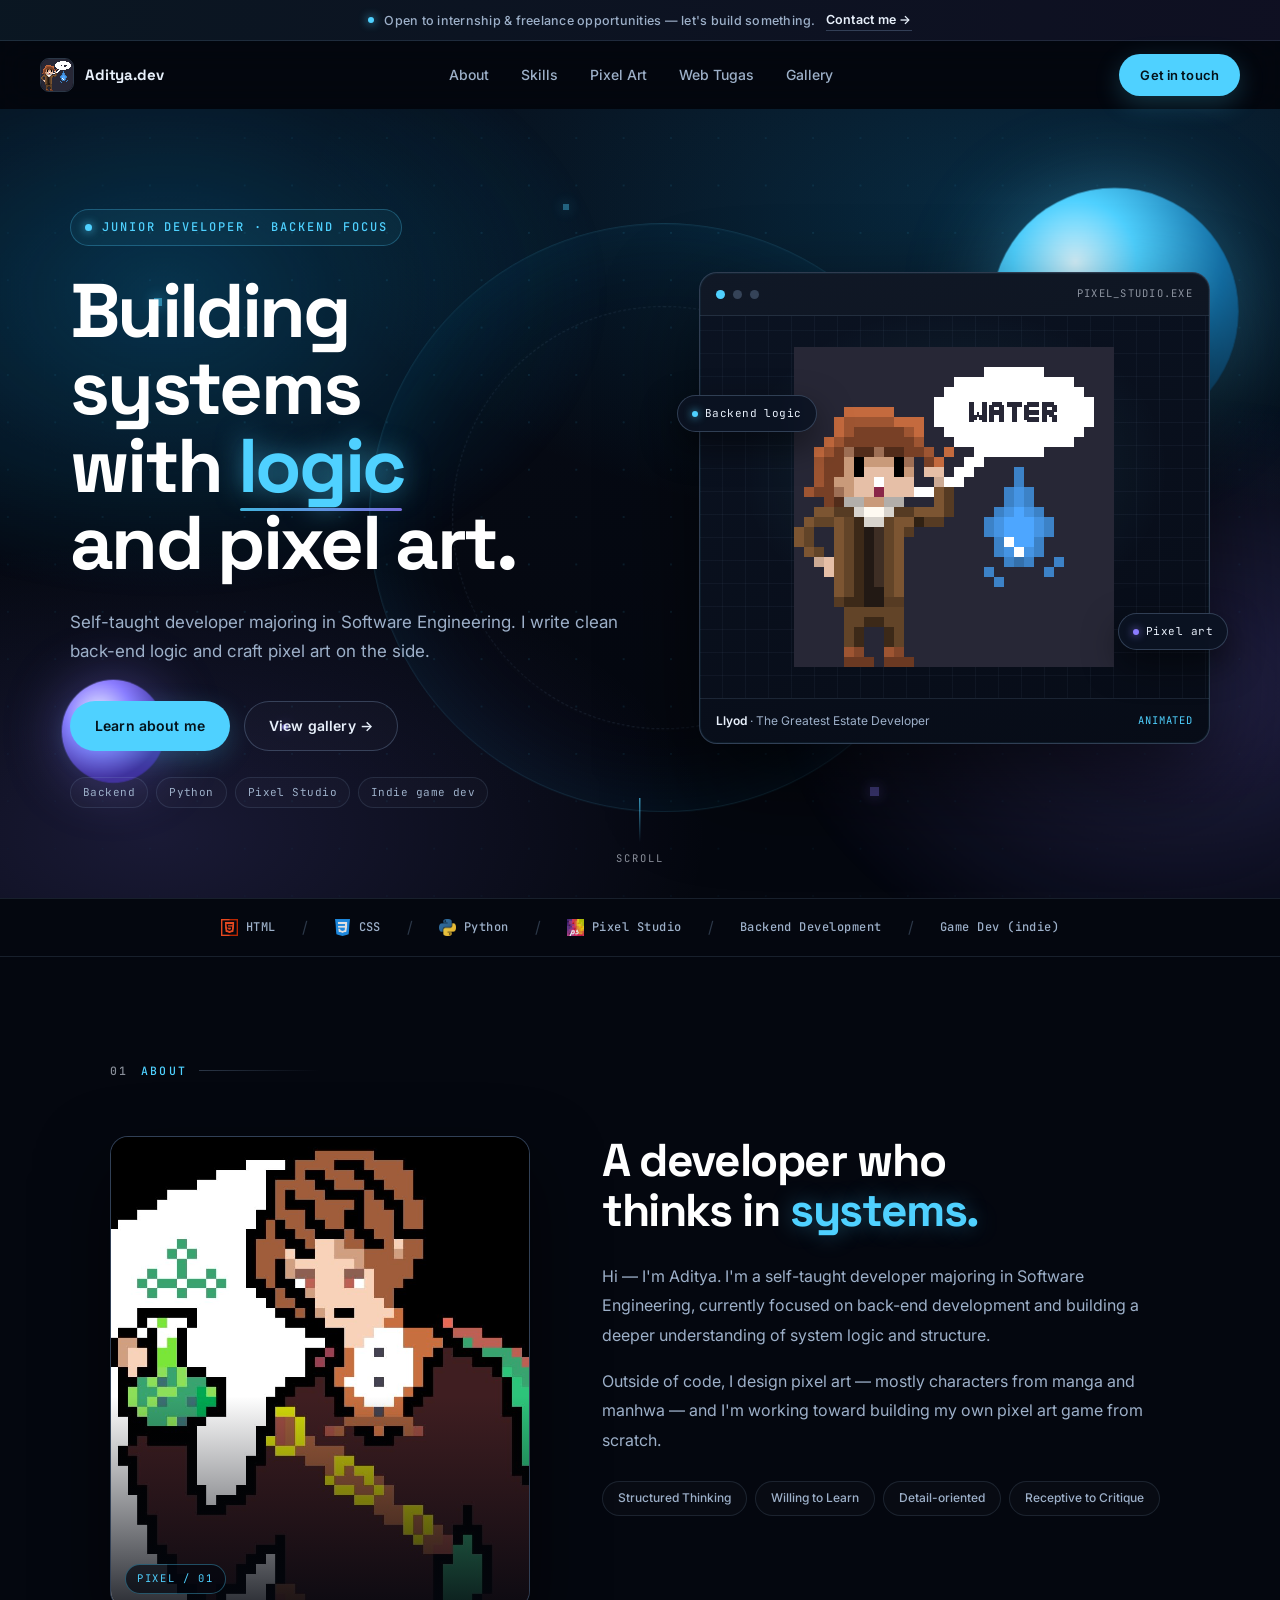
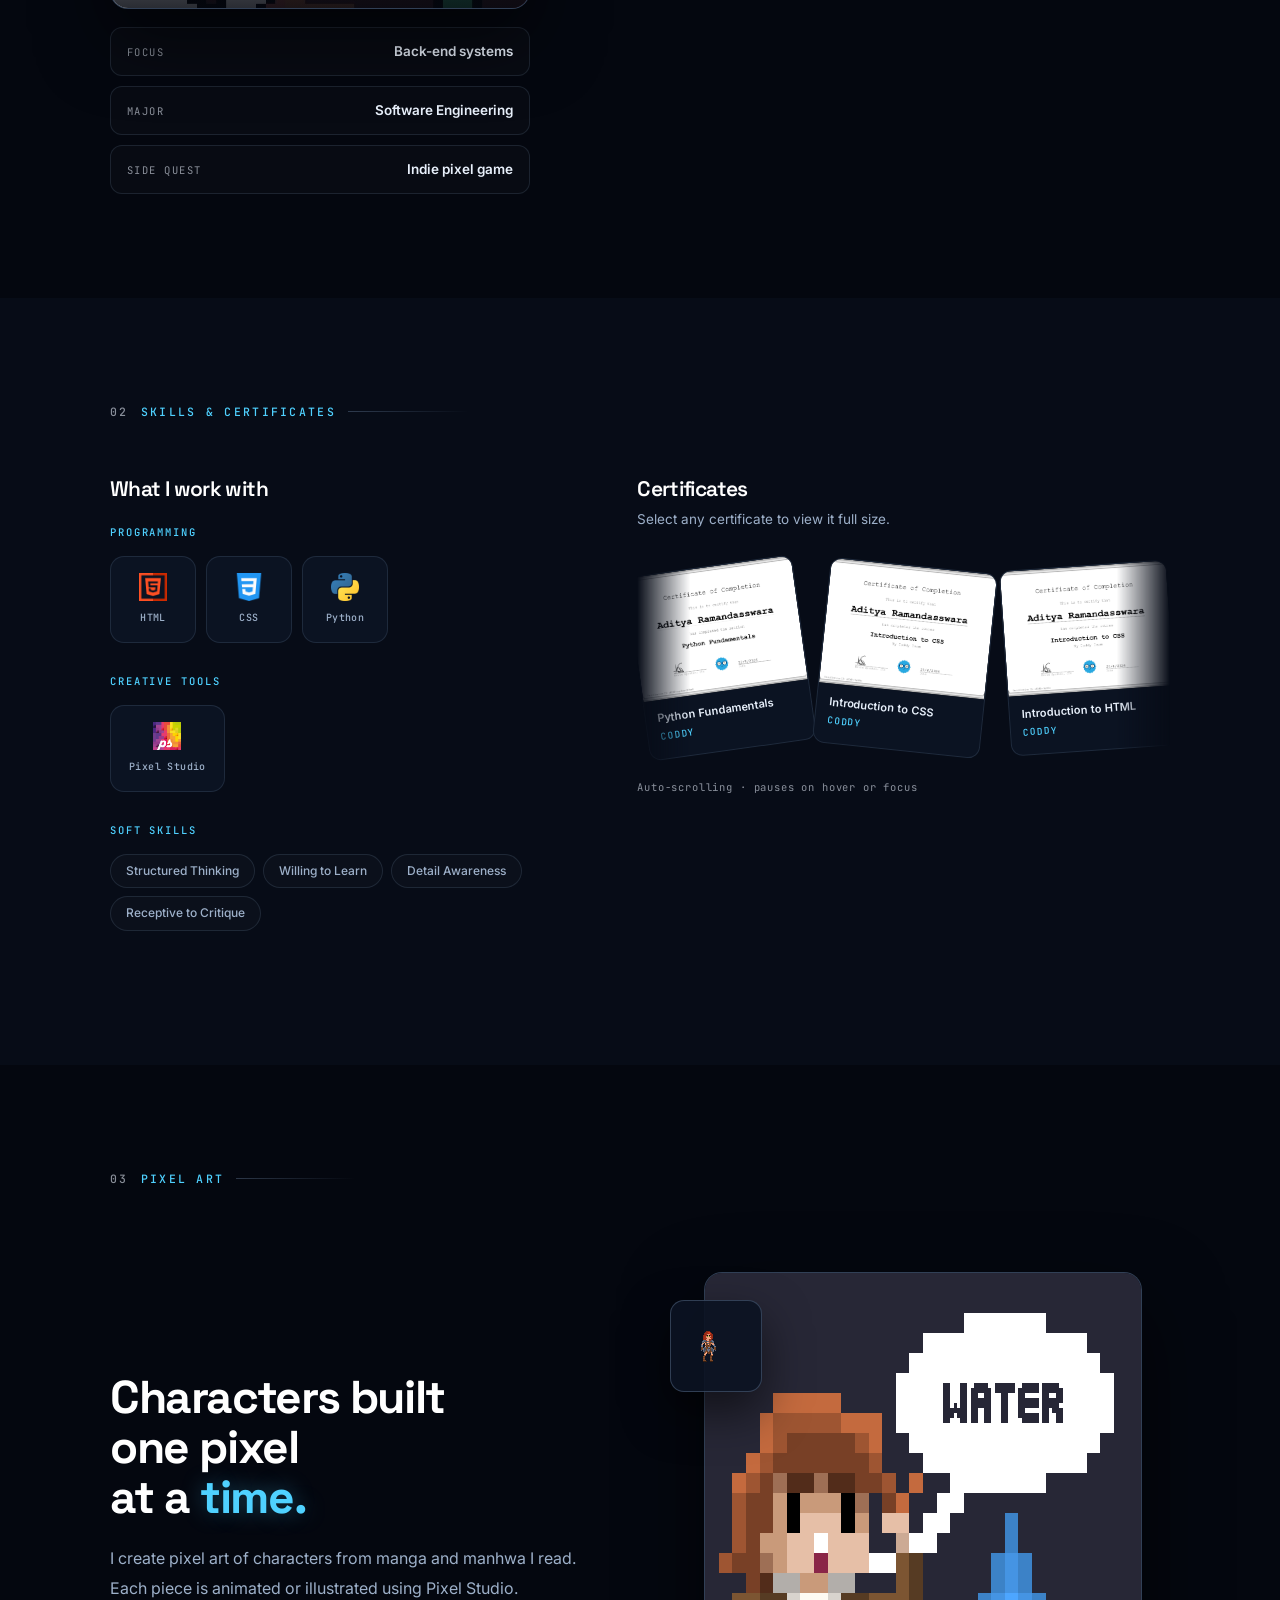
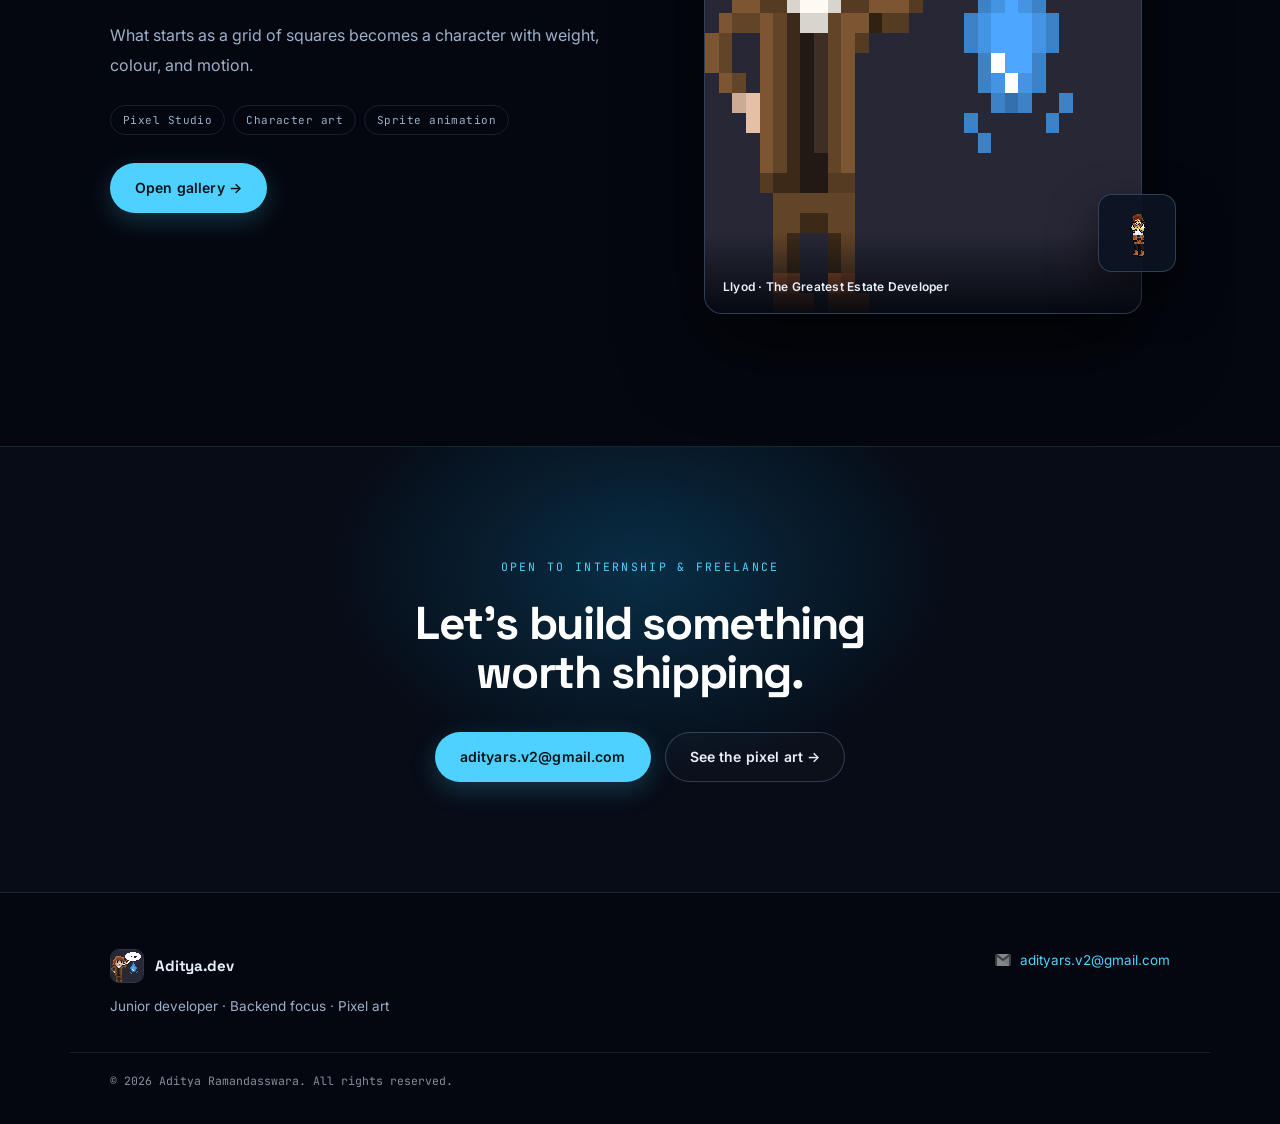
==== commit 4ed65d7c: "Add link to Web Tugas in navigation menu" ====
--- a/index.html
+++ b/index.html
@@ -34,6 +34,7 @@
       <li><a href="#about">About</a></li>
       <li><a href="#skills">Skills</a></li>
       <li><a href="#pixel">Pixel Art</a></li>
+      <li><a href="webTugas/login.html">Web Tugas</a></li>
       <li><a href="Pixel_art.html" target="_blank" rel="noopener">Gallery</a></li>
       <li class="mobile-cta"><a href="mailto:adityars.v2@gmail.com">Get in touch →</a></li>
     </ul>
